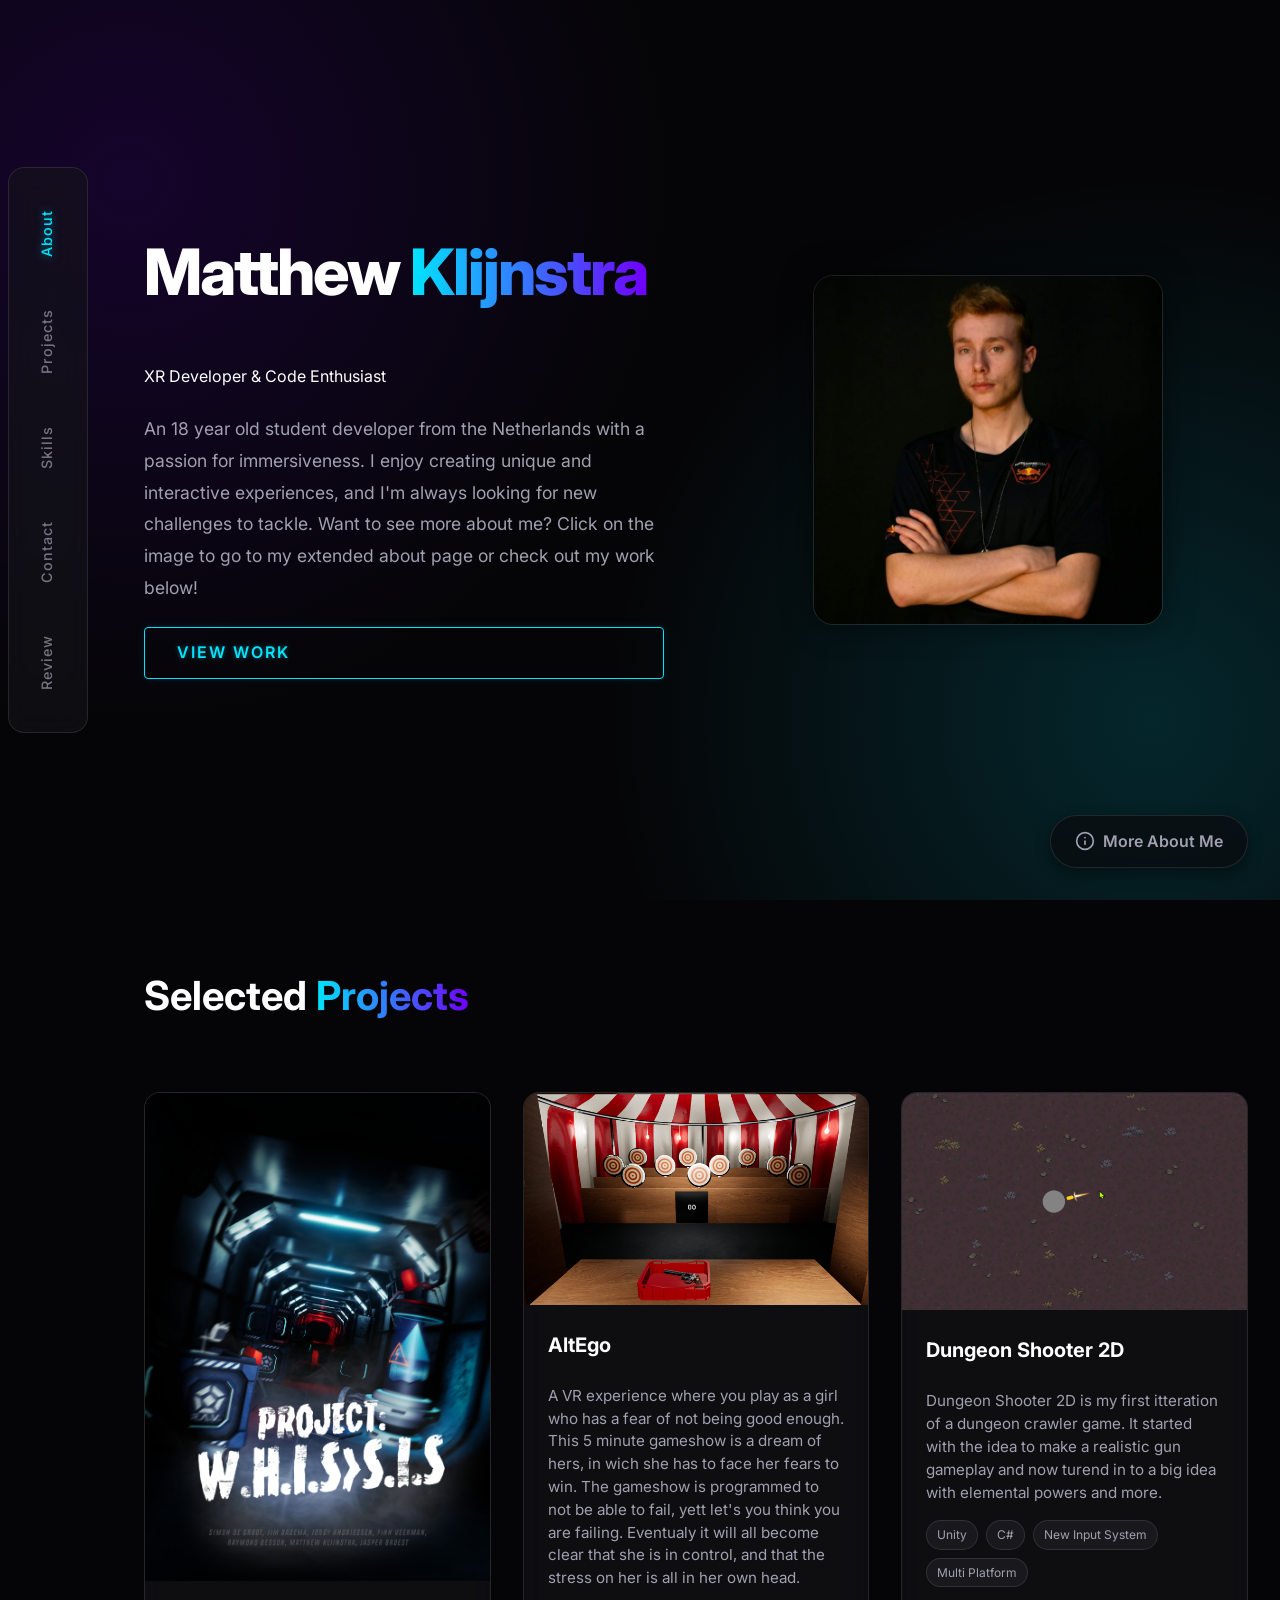
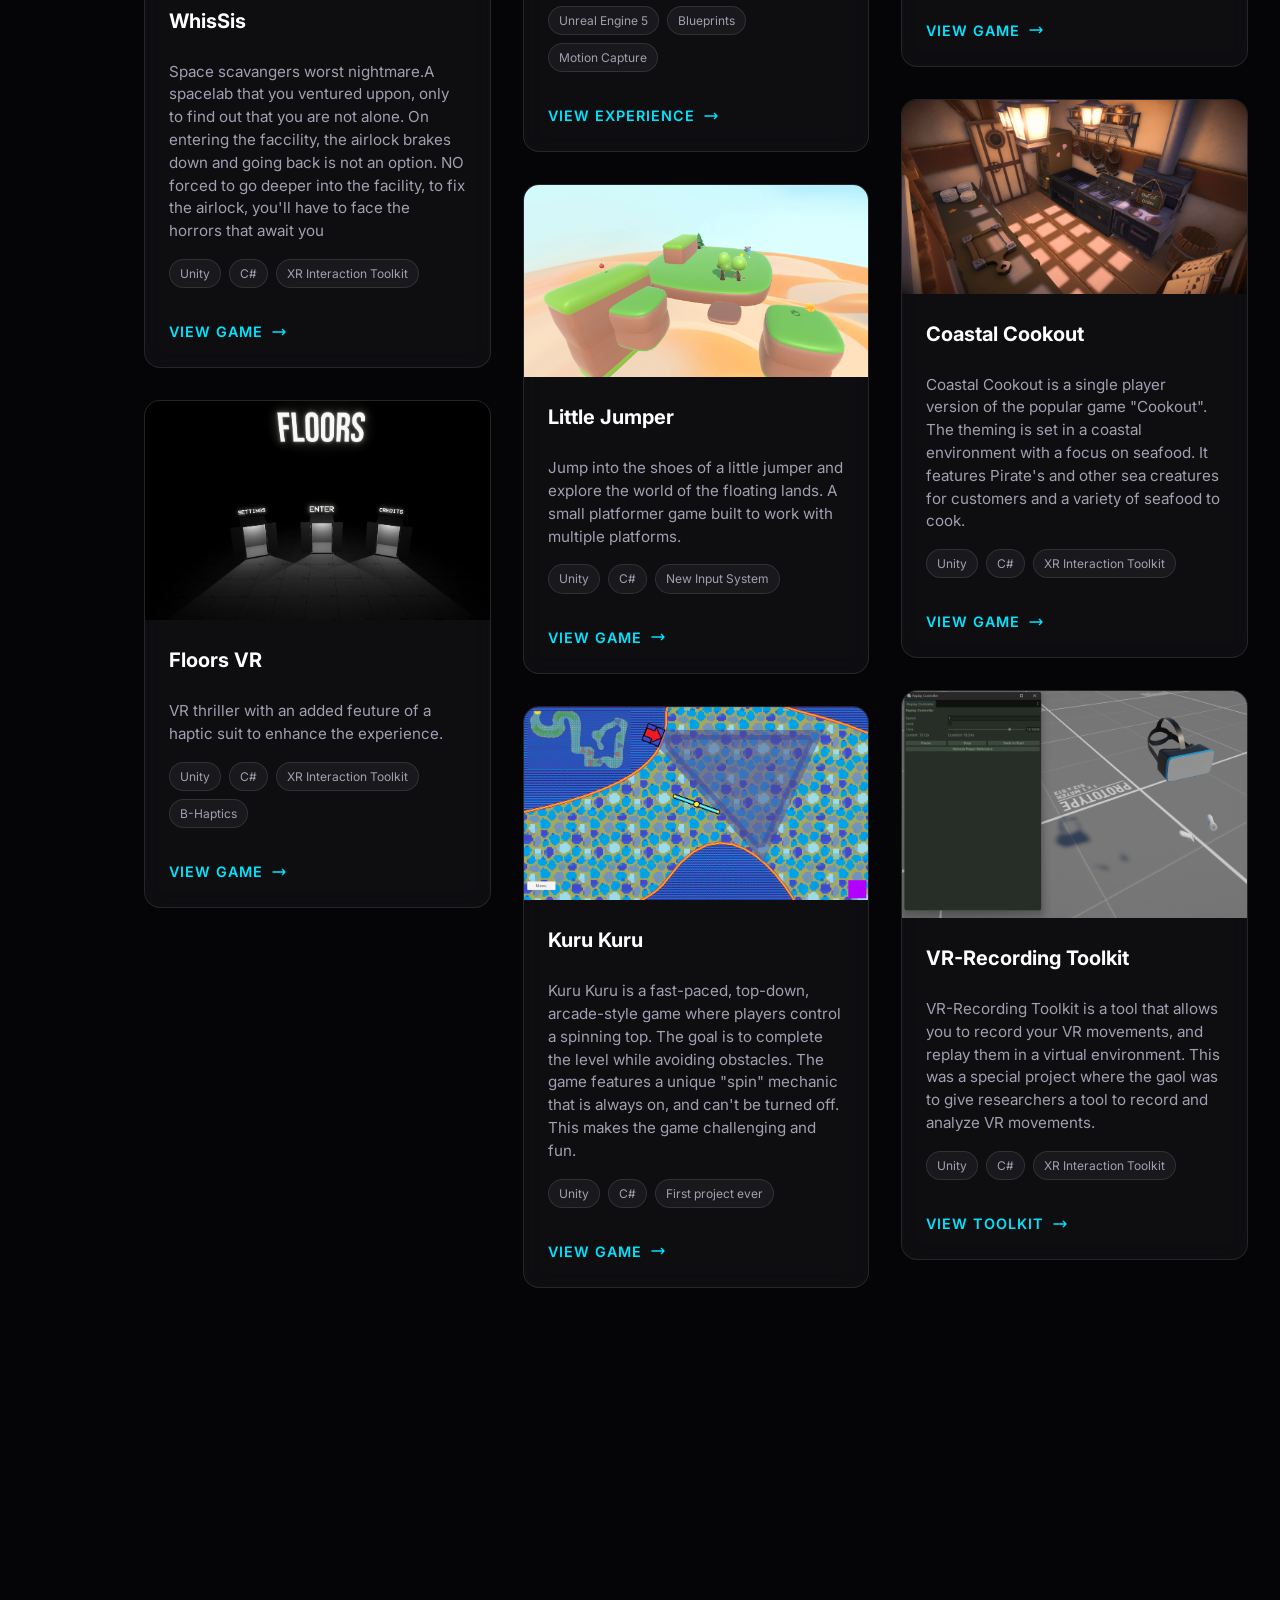
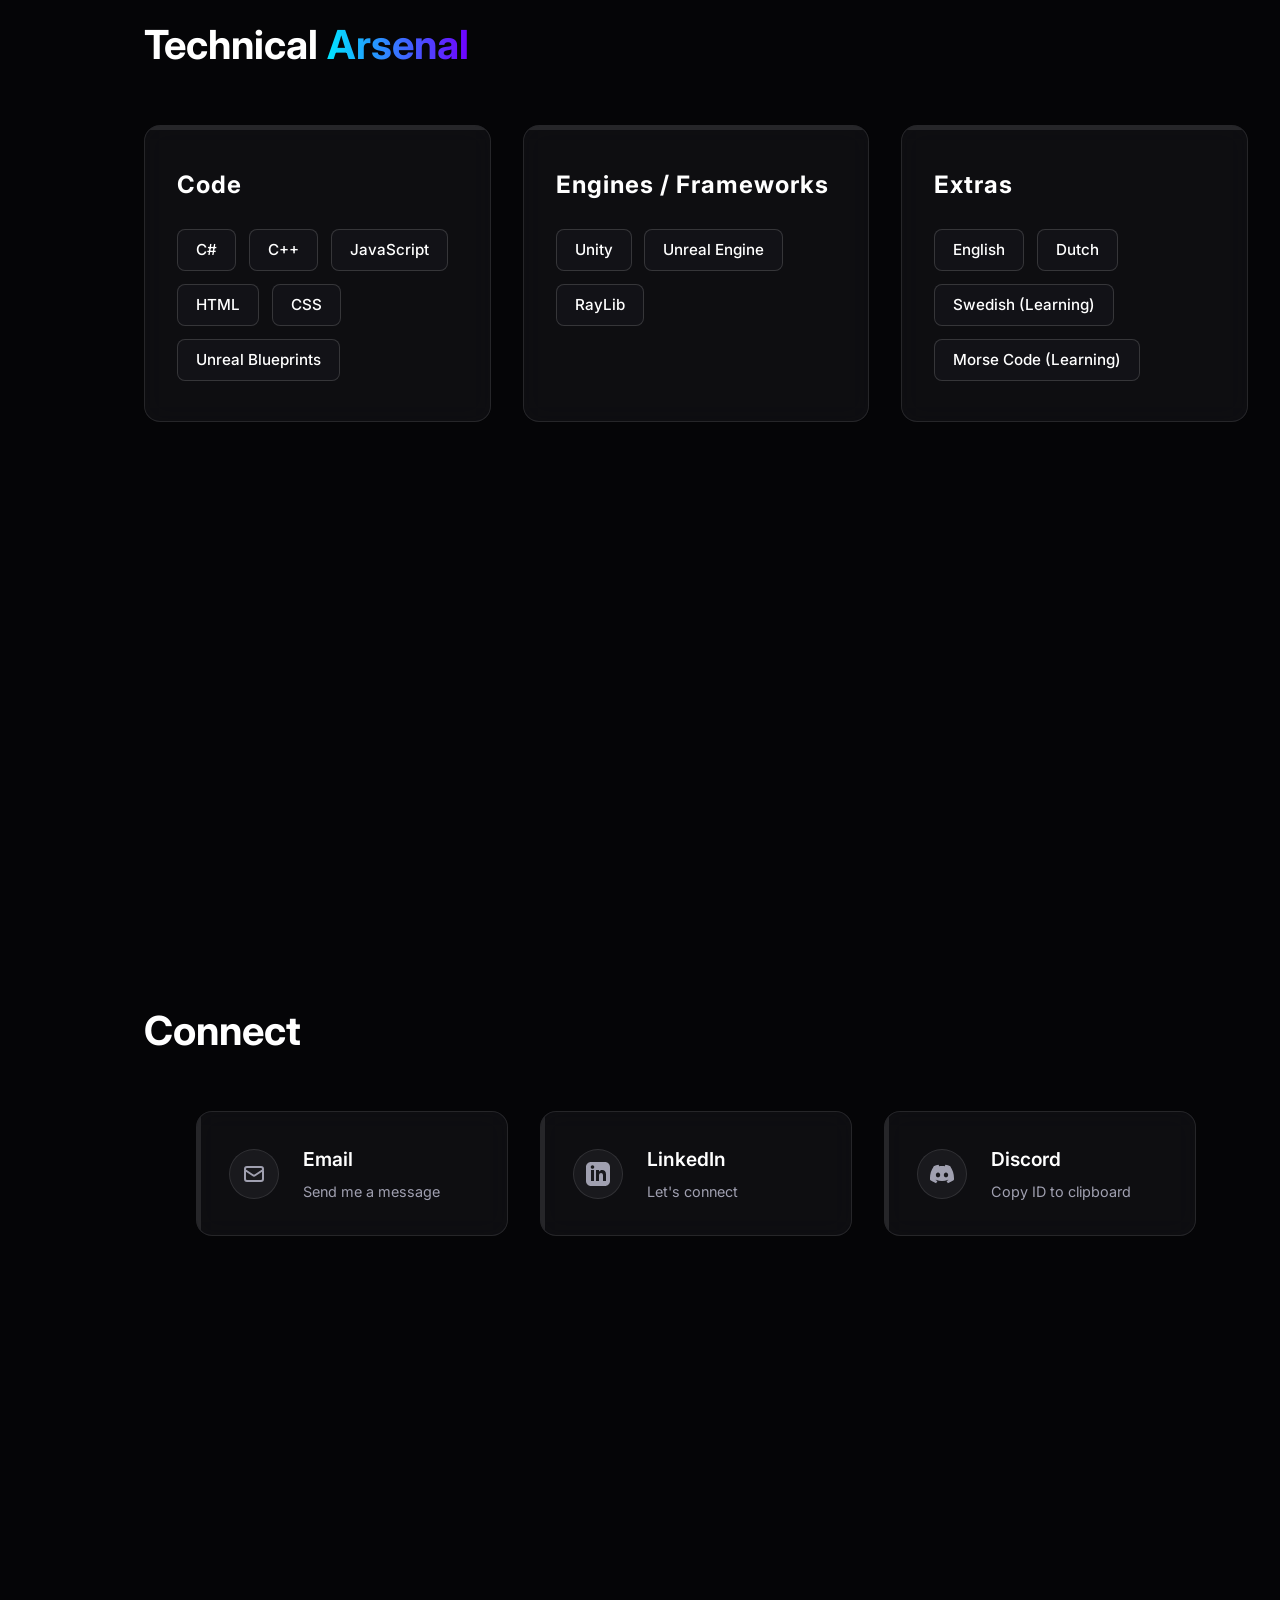
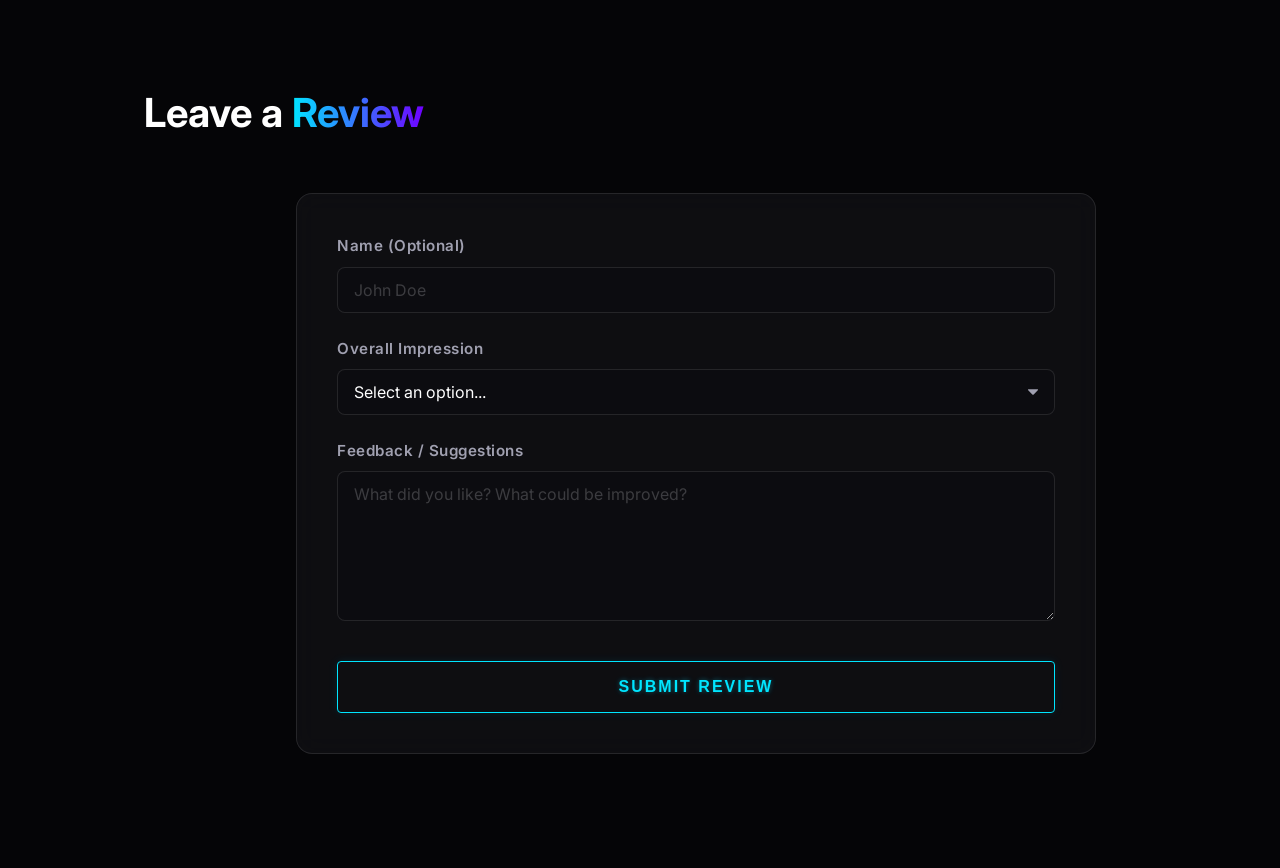
==== index.html @ 8e86050c "Selfdefense work and readme feature added Done:  - added some things for the more about me page  - a" ====
<!DOCTYPE html>
<html lang="en">

<head>
  <meta charset="UTF-8">
  <meta name="viewport" content="width=device-width, initial-scale=1.0">
  <title>Portfolio | XR Developer</title>
  <link rel="stylesheet" href="Assets/CSS/Global.CSS">
  <link rel="stylesheet" href="Assets/CSS/About.CSS">
  <link rel="stylesheet" href="Assets/CSS/Projects.CSS">
  <link rel="stylesheet" href="Assets/CSS/Skills.CSS">
  <link rel="stylesheet" href="Assets/CSS/Contact.CSS">
  <link rel="stylesheet" href="Assets/CSS/Review.CSS">
  <link rel="preconnect" href="https://fonts.googleapis.com">
  <link rel="preconnect" href="https://fonts.gstatic.com" crossorigin>
  <link href="https://fonts.googleapis.com/css2?family=Inter:wght@300;400;600;800&display=swap" rel="stylesheet">
</head>

<body>

  <!-- Side Navigation -->
  <nav id="side-nav" class="glass-panel">
    <ul class="nav-links">
      <li class="active"><a href="#about" data-section="about">About</a></li>
      <li><a href="#projects" data-section="projects">Projects</a></li>
      <li><a href="#skills" data-section="skills">Skills</a></li>
      <li><a href="#contact" data-section="contact">Contact</a></li>
      <li><a href="#review" data-section="review">Review</a></li>
    </ul>
    <div class="nav-indicator"></div>
  </nav>

  <!-- Main Content Wrapper -->
  <main id="main-content">

    <!-- Section: About Me -->
    <section id="about" class="section">
      <div class="content-container">
        <!-- Text Content -->
        <div class="about-content">
          <h1 class="hero-title">Matthew <span class="text-gradient">Klijnstra</span></h1>
          <p class="hero-subtitle">XR Developer & Code Enthusiast</p>
          <p class="about-description">
            An 18 year old student developer from the Netherlands with a passion for immersiveness.
            I enjoy creating unique and interactive experiences, and I'm always looking for new challenges to
            tackle. Want to see more about me? Click on the image to go to my extended about page or check out my work
            below!
          </p>
          <!-- Call to Action (Example) -->
          <a href="#projects" class="cta-button">View Work</a>
        </div>

        <!-- Visual Content (Profile Image with Hover Effect) -->
        <div class="about-visual">
          <a href="Assets/MoreAboutMe.html" class="profile-link" aria-label="Learn more about me">
            <div class="profile-wrapper">
              <img src="Assets/Images/profile-normal.png" alt="Professional Profile" class="profile-img normal-mode">
              <img src="Assets/Images/profile-xr.png" alt="XR Profile Version" class="profile-img xr-mode">
            </div>
          </a>
        </div>

      </div>
    </section>

    <!-- Section: Projects -->
    <section id="projects" class="section">
      <h2 class="section-title">Selected <span class="text-gradient">Projects</span></h2>

      <div class="projects-masonry">

        <!-- Project 1: WhisSis -->
        <article class="project-card">
          <div class="card-image-wrapper">
            <img src="Assets/Images/Projects/WhisSis/WhisSisMain.png" alt="WhisSis" class="card-image">
          </div>
          <div class="card-content">
            <div class="card-header">
              <h3 class="card-title">WhisSis</h3>
            </div>
            <p class="card-description">
              Space scavangers worst nightmare.A spacelab that you ventured uppon, only to find out that you
              are not alone. On entering the faccility, the airlock brakes down and going back is not an option.
              NO forced to go deeper into the facility, to fix the airlock, you'll have to face the horrors that
              await you
            </p>
            <div class="card-tags">
              <span class="tech-tag">Unity</span>
              <span class="tech-tag">C#</span>
              <span class="tech-tag">XR Interaction Toolkit</span>
            </div>
            <a href="Assets/SubPage.html?project=WhisSis" class="card-link">View Game
              <svg xmlns="http://www.w3.org/2000/svg" fill="none" viewBox="0 0 24 24" stroke="currentColor">
                <path stroke-linecap="round" stroke-linejoin="round" stroke-width="2" d="M17 8l4 4m0 0l-4 4m4-4H3" />
              </svg>
            </a>
          </div>
        </article>


        <!-- Project 2: Floors VR -->
        <article class="project-card">
          <div class="card-image-wrapper">
            <!-- Using the placeholder image -->
            <img src="Assets/Images/Projects/Floors/FloorsMain.png" alt="Floors VR" class="card-image">
          </div>
          <div class="card-content">
            <div class="card-header">
              <h3 class="card-title">Floors VR</h3>
            </div>
            <p class="card-description">
              VR thriller with an added feuture of a haptic suit to enhance the experience.
            </p>
            <div class="card-tags">
              <span class="tech-tag">Unity</span>
              <span class="tech-tag">C#</span>
              <span class="tech-tag">XR Interaction Toolkit</span>
              <span class="tech-tag">B-Haptics</span>
            </div>
            <a href="Assets/SubPage.html?project=FloorsVR" class="card-link">View Game
              <svg xmlns="http://www.w3.org/2000/svg" fill="none" viewBox="0 0 24 24" stroke="currentColor">
                <path stroke-linecap="round" stroke-linejoin="round" stroke-width="2" d="M17 8l4 4m0 0l-4 4m4-4H3" />
              </svg>
            </a>
          </div>
        </article>

        <!-- Project 3: AltEgo -->
        <article class="project-card">
          <div class="card-image-wrapper">
            <!-- Using the placeholder image -->
            <img src="Assets/Images/Projects/AltEgo/AltEgoMain.png" alt="AltEgo" class="card-image">
          </div>
          <div class="card-content">
            <div class="card-header">
              <h3 class="card-title">AltEgo</h3>
            </div>
            <p class="card-description">
              A VR experience where you play as a girl who has a fear of not being good enough. This 5 minute gameshow
              is a dream of hers, in wich she has to face her fears to win. The gameshow is programmed to not be able to
              fail, yett let's you think you are failing.
              Eventualy it will all become clear that she is in control, and that the stress on her is all in her own
              head.
            </p>
            <div class="card-tags">
              <span class="tech-tag">Unreal Engine 5</span>
              <span class="tech-tag">Blueprints</span>
              <span class="tech-tag">Motion Capture</span>
            </div>
            <a href="Assets/SubPage.html?project=AltEgo" class="card-link">View Experience
              <svg xmlns="http://www.w3.org/2000/svg" fill="none" viewBox="0 0 24 24" stroke="currentColor">
                <path stroke-linecap="round" stroke-linejoin="round" stroke-width="2" d="M17 8l4 4m0 0l-4 4m4-4H3" />
              </svg>
            </a>
          </div>
        </article>

        <!-- Project 4: Little Jumper -->
        <article class="project-card">
          <div class="card-image-wrapper">
            <img src="Assets/Images/Projects/LittleJumper/LittleJumperMain.png" alt="Little Jumper" class="card-image">
          </div>
          <div class="card-content">
            <div class="card-header">
              <h3 class="card-title">Little Jumper</h3>
            </div>
            <p class="card-description">
              Jump into the shoes of a little jumper and explore the world of the floating lands. A small platformer
              game built to work with multiple platforms.
            </p>
            <div class="card-tags">
              <span class="tech-tag">Unity</span>
              <span class="tech-tag">C#</span>
              <span class="tech-tag">New Input System</span>
            </div>
            <a href="Assets/SubPage.html?project=LittleJumper" class="card-link">View Game
              <svg xmlns="http://www.w3.org/2000/svg" fill="none" viewBox="0 0 24 24" stroke="currentColor">
                <path stroke-linecap="round" stroke-linejoin="round" stroke-width="2" d="M17 8l4 4m0 0l-4 4m4-4H3" />
              </svg>
            </a>
          </div>
        </article>

        <!-- Project 5: Kuru Kuru -->
        <article class="project-card">
          <div class="card-image-wrapper">
            <img src="Assets/Images/Projects/KuruKuru/KuruKuruMain.png" alt="Kuru Kuru" class="card-image">
          </div>
          <div class="card-content">
            <div class="card-header">
              <h3 class="card-title">Kuru Kuru</h3>
            </div>
            <p class="card-description">
              Kuru Kuru is a fast-paced, top-down, arcade-style game where players control a spinning top. The goal is
              to complete the level while avoiding obstacles. The game features a unique "spin" mechanic that is always
              on, and can't be turned off. This makes the game challenging and fun.
            </p>
            <div class="card-tags">
              <span class="tech-tag">Unity</span>
              <span class="tech-tag">C#</span>
              <span class="tech-tag">First project ever</span>
            </div>
            <a href="Assets/SubPage.html?project=KuruKuru" class="card-link">View Game
              <svg xmlns="http://www.w3.org/2000/svg" fill="none" viewBox="0 0 24 24" stroke="currentColor">
                <path stroke-linecap="round" stroke-linejoin="round" stroke-width="2" d="M17 8l4 4m0 0l-4 4m4-4H3" />
              </svg>
            </a>
          </div>
        </article>

        <!-- Project 6: Dungeon Shooter 2D -->
        <article class="project-card">
          <div class="card-image-wrapper">
            <img src="Assets/Images/Projects/DungeonShooter/DungeonShooterMain.png" alt="Dungeon Shooter 2D"
              class="card-image">
          </div>
          <div class="card-content">
            <div class="card-header">
              <h3 class="card-title">Dungeon Shooter 2D</h3>
            </div>
            <p class="card-description">
              Dungeon Shooter 2D is my first itteration of a dungeon crawler game. It started with the idea to make a
              realistic gun gameplay and now turend in to a big idea with elemental powers and more.
            </p>
            <div class="card-tags">
              <span class="tech-tag">Unity</span>
              <span class="tech-tag">C#</span>
              <span class="tech-tag">New Input System</span>
              <span class="tech-tag">Multi Platform</span>
            </div>
            <a href="Assets/SubPage.html?project=DungeonShooter" class="card-link">View Game
              <svg xmlns="http://www.w3.org/2000/svg" fill="none" viewBox="0 0 24 24" stroke="currentColor">
                <path stroke-linecap="round" stroke-linejoin="round" stroke-width="2" d="M17 8l4 4m0 0l-4 4m4-4H3" />
              </svg>
            </a>
          </div>
        </article>

        <!-- Project 7: Coastal Cookout -->
        <article class="project-card">
          <div class="card-image-wrapper">
            <img src="Assets/Images/Projects/CoastalCookout/CoastalCookoutMain.png" alt="Coastal Cookout"
              class="card-image">
          </div>
          <div class="card-content">
            <div class="card-header">
              <h3 class="card-title">Coastal Cookout</h3>
            </div>
            <p class="card-description">
              Coastal Cookout is a single player version of the popular game "Cookout". The theming is set in a
              coastal environment with a focus on seafood. It features Pirate's and other sea creatures for customers
              and a variety of seafood to cook.
            </p>
            <div class="card-tags">
              <span class="tech-tag">Unity</span>
              <span class="tech-tag">C#</span>
              <span class="tech-tag">XR Interaction Toolkit</span>
            </div>
            <a href="Assets/SubPage.html?project=CoastalCookout" class="card-link">View Game
              <svg xmlns="http://www.w3.org/2000/svg" fill="none" viewBox="0 0 24 24" stroke="currentColor">
                <path stroke-linecap="round" stroke-linejoin="round" stroke-width="2" d="M17 8l4 4m0 0l-4 4m4-4H3" />
              </svg>
            </a>
          </div>
        </article>

        <!-- Project 8: VR-Recording Toolkit -->
        <article class="project-card">
          <div class="card-image-wrapper">
            <img src="Assets/Images/Projects/VRRecording/VRRecordingMain.png" alt="VR-Recording Toolkit"
              class="card-image">
          </div>
          <div class="card-content">
            <div class="card-header">
              <h3 class="card-title">VR-Recording Toolkit</h3>
            </div>
            <p class="card-description">
              VR-Recording Toolkit is a tool that allows you to record your VR movements, and replay them in a
              virtual environment. This was a special project where the gaol was to give researchers a tool to record
              and analyze VR movements.
            </p>
            <div class="card-tags">
              <span class="tech-tag">Unity</span>
              <span class="tech-tag">C#</span>
              <span class="tech-tag">XR Interaction Toolkit</span>
            </div>
            <a href="Assets/SubPage.html?project=VRRecording" class="card-link">View Toolkit
              <svg xmlns="http://www.w3.org/2000/svg" fill="none" viewBox="0 0 24 24" stroke="currentColor">
                <path stroke-linecap="round" stroke-linejoin="round" stroke-width="2" d="M17 8l4 4m0 0l-4 4m4-4H3" />
              </svg>
            </a>
          </div>
        </article>

      </div>
    </section>

    <!-- Section: Skills -->
    <section id="skills" class="section">
      <h2 class="section-title">Technical <span class="text-gradient">Arsenal</span></h2>

      <div class="skills-grid">

        <!-- Category: Code -->
        <div class="skill-category glass-panel">
          <h3 class="category-title">Code</h3>
          <div class="skill-tags">
            <span class="tech-tag tag-code" data-skill-name="C#"
              data-skill-desc="Experienced with C# for game logic, data models, and tool development.">C#</span>
            <span class="tech-tag tag-code" data-skill-name="C++"
              data-skill-desc="Used C++ for a breath-first-search algorithm combined with RayLib.">C++</span>
            <span class="tech-tag tag-code" data-skill-name="JavaScript"
              data-skill-desc="A basic skill picked up for web development with a part from p5.js.">JavaScript</span>
            <span class="tech-tag tag-code" data-skill-name="HTML"
              data-skill-desc="A basic skill picked up for web development with AI.">HTML</span>
            <span class="tech-tag tag-code" data-skill-name="CSS"
              data-skill-desc="A basic skill picked up for web development with AI.">CSS</span>
            <span class="tech-tag tag-code" data-skill-name="Unreal Blueprints"
              data-skill-desc="Visual scripting, orginized and I understud it quickly.">Unreal
              Blueprints</span>
          </div>
        </div>

        <!-- Category: Engines & Frameworks -->
        <div class="skill-category glass-panel">
          <h3 class="category-title">Engines / Frameworks</h3>
          <div class="skill-tags">
            <span class="tech-tag tag-engine" data-skill-name="Unity"
              data-skill-desc="Primary engine of choice. Deep knowledge of the Unity ecosystem, C# scripting, and the XR Interaction Toolkit.">Unity</span>
            <span class="tech-tag tag-engine" data-skill-name="Unreal Engine"
              data-skill-desc="Experienced with Unreal Engine 5, focused on the basics with blueprints and VR optimization.">Unreal
              Engine</span>
            <span class="tech-tag tag-engine" data-skill-name="RayLib"
              data-skill-desc="Utilized RayLib for a simple c++ program learning AI behavior in the form of Breath First Search.">RayLib</span>
          </div>
        </div>

        <!-- Category: Extras -->
        <div class="skill-category glass-panel">
          <h3 class="category-title">Extras</h3>
          <div class="skill-tags">
            <span class="tech-tag tag-extra" data-skill-name="English"
              data-skill-desc="Fluent in spoken and written English, used extensively for technical documentation and communication.">English</span>
            <span class="tech-tag tag-extra" data-skill-name="Dutch" data-skill-desc="Native language.">Dutch</span>
            <span class="tech-tag tag-extra" data-skill-name="Swedish (Learning)"
              data-skill-desc="Currently learning Swedish in my free time to expand my linguistic abilities.">Swedish
              (Learning)</span>
            <span class="tech-tag tag-extra" data-skill-name="Morse Code (Learning)"
              data-skill-desc="Fascinated by communication methods, learning Morse Code as a hobby.">Morse Code
              (Learning)</span>
          </div>
        </div>

      </div>
    </section>

    <!-- Section: Contact -->
    <section id="contact" class="section">
      <h2 class="section-title">Connect</h2>

      <div class="contact-grid">

        <!-- Email -->
        <a href="mailto:matthewklijnstra@gmail.com" class="contact-card glass-panel">
          <div class="contact-icon">
            <svg xmlns="http://www.w3.org/2000/svg" fill="none" viewBox="0 0 24 24" stroke="currentColor">
              <path stroke-linecap="round" stroke-linejoin="round" stroke-width="2"
                d="M3 8l7.89 5.26a2 2 0 002.22 0L21 8M5 19h14a2 2 0 002-2V7a2 2 0 00-2-2H5a2 2 0 00-2 2v10a2 2 0 002 2z" />
            </svg>
          </div>
          <div class="contact-info">
            <h3>Email</h3>
            <p>Send me a message</p>
          </div>
        </a>

        <!-- LinkedIn -->
        <a href="https://www.linkedin.com/in/matthew-klijnstra-113734357/" target="_blank" rel="noopener noreferrer"
          class="contact-card glass-panel">
          <div class="contact-icon">
            <svg xmlns="http://www.w3.org/2000/svg" fill="currentColor" viewBox="0 0 24 24">
              <path
                d="M19 0h-14c-2.761 0-5 2.239-5 5v14c0 2.761 2.239 5 5 5h14c2.762 0 5-2.239 5-5v-14c0-2.761-2.238-5-5-5zm-11 19h-3v-11h3v11zm-1.5-12.268c-.966 0-1.75-.79-1.75-1.764s.784-1.764 1.75-1.764 1.75.79 1.75 1.764-.783 1.764-1.75 1.764zm13.5 12.268h-3v-5.604c0-3.368-4-3.113-4 0v5.604h-3v-11h3v1.765c1.396-2.586 7-2.777 7 2.476v6.759z" />
            </svg>
          </div>
          <div class="contact-info">
            <h3>LinkedIn</h3>
            <p>Let's connect</p>
          </div>
        </a>

        <!-- Discord -->
        <div class="contact-card glass-panel discord-card" data-discord-id="mattgames2667">
          <div class="contact-icon">
            <svg xmlns="http://www.w3.org/2000/svg" fill="currentColor" viewBox="0 0 24 24">
              <path
                d="M20.317 4.3698a19.7913 19.7913 0 00-4.8851-1.5152.0741.0741 0 00-.0785.0371c-.211.3753-.4447.8648-.6083 1.2495-1.8447-.2762-3.68-.2762-5.4868 0-.1636-.3933-.4058-.8742-.6177-1.2495a.077.077 0 00-.0785-.037 19.7363 19.7363 0 00-4.8852 1.515.0699.0699 0 00-.0321.0277C.5334 9.0458-.319 13.5799.0992 18.0578a.0824.0824 0 00.0312.0561c2.0528 1.5076 4.0413 2.4228 5.9929 3.0294a.0777.0777 0 00.0842-.0276c.4616-.6304.8731-1.2952 1.226-1.9942a.076.076 0 00-.0416-.1057c-.6528-.2476-1.2743-.5495-1.8722-.8923a.077.077 0 01-.0076-.1277c.1258-.0943.2517-.1923.3718-.2914a.0743.0743 0 01.0776-.0105c3.9278 1.7933 8.18 1.7933 12.0614 0a.0739.0739 0 01.0785.0095c.1202.099.246.1981.3728.2924a.077.077 0 01-.0066.1276 12.2986 12.2986 0 01-1.873.8914.0766.0766 0 00-.0407.1067c.3604.698.7719 1.3628 1.225 1.9932a.076.076 0 00.0842.0286c1.961-.6067 3.9495-1.5219 6.0023-3.0294a.077.077 0 00.0313-.0552c.5004-5.177-.8382-9.6739-3.5485-13.6604a.061.061 0 00-.0312-.0286zM8.02 15.3312c-1.1825 0-2.1569-1.0857-2.1569-2.419 0-1.3332.9555-2.4189 2.157-2.4189 1.2108 0 2.1757 1.0952 2.1568 2.419 0 1.3332-.9555 2.4189-2.1569 2.4189zm7.9748 0c-1.1825 0-2.1569-1.0857-2.1569-2.419 0-1.3332.9554-2.4189 2.1569-2.4189 1.2108 0 2.1757 1.0952 2.1568 2.419 0 1.3332-.946 2.4189-2.1568 2.4189z" />
            </svg>
          </div>
          <div class="contact-info">
            <h3>Discord</h3>
            <p class="discord-tag">Copy ID to clipboard</p>
          </div>
        </div>

      </div>
    </section>

    <!-- Section: Review -->
    <section id="review" class="section">
      <h2 class="section-title">Leave a <span class="text-gradient">Review</span></h2>

      <div class="review-container">
        <form action="https://formspree.io/f/xreylwgn" method="POST" class="review-form glass-panel">

          <div class="form-group">
            <label for="review-name">Name (Optional)</label>
            <input type="text" id="review-name" name="name" class="form-control" placeholder="John Doe">
          </div>

          <div class="form-group">
            <label for="review-rating">Overall Impression</label>
            <select id="review-rating" name="rating" class="form-control" required>
              <option value="" disabled selected>Select an option...</option>
              <option value="5">⭐⭐⭐⭐⭐ - Exceptional</option>
              <option value="4">⭐⭐⭐⭐ - Great</option>
              <option value="3">⭐⭐⭐ - Good, but needs work</option>
              <option value="2">⭐⭐ - Not quite there</option>
              <option value="1">⭐ - Poor</option>
            </select>
          </div>

          <div class="form-group">
            <label for="review-message">Feedback / Suggestions</label>
            <textarea id="review-message" name="message" class="form-control"
              placeholder="What did you like? What could be improved?" required></textarea>
          </div>

          <button type="submit" class="cta-button">Submit Review</button>
        </form>
      </div>
    </section>

  </main>

  <!-- Floating 'More About Me' Button -->
  <a href="Assets/MoreAboutMe.html" class="floating-btn" aria-label="More About Me">
    <svg xmlns="http://www.w3.org/2000/svg" viewBox="0 0 24 24" fill="none" stroke="currentColor" stroke-width="2"
      stroke-linecap="round" stroke-linejoin="round">
      <circle cx="12" cy="12" r="10"></circle>
      <path d="M12 16v-4"></path>
      <path d="M12 8h.01"></path>
    </svg>
    <span class="btn-text">More About Me</span>
  </a>

  <!-- Skill Info Modal -->
  <div id="skill-modal" class="skill-modal-overlay">
    <div class="skill-modal-content glass-panel">
      <button class="skill-modal-close" aria-label="Close Modal">
        <svg xmlns="http://www.w3.org/2000/svg" fill="none" viewBox="0 0 24 24" stroke="currentColor">
          <path stroke-linecap="round" stroke-linejoin="round" stroke-width="2" d="M6 18L18 6M6 6l12 12" />
        </svg>
      </button>
      <div class="skill-modal-header">
        <h3 id="skill-modal-title" class="text-gradient">Skill Name</h3>
      </div>
      <div class="skill-modal-body">
        <p id="skill-modal-desc">Skill description goes here.</p>
      </div>
    </div>
  </div>

  <script src="Assets/JS/Global.JS" defer></script>
</body>

</html>
---- Assets/CSS/Global.CSS ----
/* Global.CSS - Design System & Base Styles */
/* Core Identity: Modern, Sleek, Tech-forward, XR-inspired */

:root {
    /* -- Color Palette -- */
    /* Base Colors */
    --color-bg-deep: #050507;
    /* Deepest black/navy */
    --color-bg-panel: rgba(20, 20, 25, 0.6);
    /* Glassy panel background */

    /* Text Colors */
    --color-text-primary: #ffffff;
    --color-text-secondary: #a0a0b0;
    --color-text-muted: #505060;

    /* Accents - Neon Gradients */
    --color-accent-primary: #7000ff;
    /* Electric Purple */
    --color-accent-secondary: #00e5ff;
    /* Cyan */
    --color-accent-tertiary: #ff0055;
    /* Neon Pink */

    /* Gradients */
    --gradient-main: linear-gradient(135deg, var(--color-bg-deep) 0%, #0a0a12 100%);
    --gradient-neon-mesh: radial-gradient(circle at 10% 20%, rgba(112, 0, 255, 0.15) 0%, transparent 40%),
        radial-gradient(circle at 90% 80%, rgba(0, 229, 255, 0.15) 0%, transparent 40%);
    --gradient-glass: linear-gradient(180deg, rgba(255, 255, 255, 0.05) 0%, rgba(255, 255, 255, 0.01) 100%);

    /* -- Typography -- */
    --font-family-main: 'Inter', system-ui, -apple-system, sans-serif;
    --font-size-base: 16px;
    --font-size-h1: 4rem;
    --font-size-h2: 2.5rem;
    --font-size-h3: 1.5rem;

    /* -- Spacing & Layout -- */
    --spacing-unit: 8px;
    --nav-width: 80px;
    /* Minimal side nav width */

    /* -- Effects -- */
    --blur-glass: 12px;
    --border-glass: 1px solid rgba(255, 255, 255, 0.1);
    --shadow-glow: 0 0 20px rgba(112, 0, 255, 0.2);
    --transition-smooth: all 0.4s cubic-bezier(0.16, 1, 0.3, 1);
}

/* -- Reset & Base -- */
* {
    box-sizing: border-box;
    margin: 0;
    padding: 0;
}

html {
    scroll-behavior: smooth;
}

body {
    font-family: var(--font-family-main);
    background-color: var(--color-bg-deep);
    background-image: var(--gradient-neon-mesh);
    background-attachment: fixed;
    /* Parallax-like fixed background */
    color: var(--color-text-primary);
    line-height: 1.6;
    font-size: var(--font-size-base);
    overflow-x: hidden;
    min-height: 100vh;
}

a {
    text-decoration: none;
    color: inherit;
    transition: var(--transition-smooth);
}

ul {
    list-style: none;
}

/* -- Utilities -- */
.glass-panel {
    background: var(--color-bg-panel);
    backdrop-filter: blur(var(--blur-glass));
    -webkit-backdrop-filter: blur(var(--blur-glass));
    border: var(--border-glass);
    border-radius: 16px;
}

.text-gradient {
    background: linear-gradient(90deg, var(--color-accent-secondary), var(--color-accent-primary));
    -webkit-background-clip: text;
    -webkit-text-fill-color: transparent;
    background-clip: text;
}

/* -- Layout & Navigation -- */
#side-nav {
    position: fixed;
    top: 50%;
    left: var(--spacing-unit);
    transform: translateY(-50%);
    width: var(--nav-width);
    height: auto;
    padding: 2rem 0;
    display: flex;
    flex-direction: column;
    align-items: center;
    z-index: 100;
}

.nav-links {
    display: flex;
    flex-direction: column;
    gap: 2rem;
    position: relative;
}

.nav-links li {
    writing-mode: vertical-rl;
    text-orientation: mixed;
    transform: rotate(180deg);
}

.nav-links a {
    font-size: 0.9rem;
    color: var(--color-text-secondary);
    font-weight: 500;
    padding: 10px 5px;
    letter-spacing: 1px;
    opacity: 0.7;
    transition: all 0.3s ease;
}

.nav-links a:hover,
.nav-links li.active a {
    color: var(--color-accent-secondary);
    opacity: 1;
    text-shadow: 0 0 10px rgba(0, 229, 255, 0.5);
}

#main-content {
    margin-left: calc(var(--nav-width) + 2rem);
    padding: 0 2rem;
    min-height: 100vh;
}

.section {
    min-height: 100vh;
    display: flex;
    flex-direction: column;
    justify-content: center;
    padding: 4rem 0;
}

.hero-title {
    font-size: var(--font-size-h1);
    font-weight: 800;
    letter-spacing: -2px;
    margin-bottom: 1rem;
}

.section-title {
    font-size: var(--font-size-h2);
    font-weight: 700;
    margin-bottom: 3rem;
}

/* -- Buttons & Interactive Elements -- */
.cta-button {
    display: inline-block;
    padding: 12px 32px;
    background: transparent;
    border: 1px solid var(--color-accent-secondary);
    color: var(--color-accent-secondary);
    font-weight: 600;
    text-transform: uppercase;
    letter-spacing: 2px;
    border-radius: 4px;
    position: relative;
    overflow: hidden;
    transition: all 0.3s ease;
    text-shadow: 0 0 5px rgba(0, 229, 255, 0.4);
    box-shadow: 0 0 10px rgba(0, 229, 255, 0.1);
    text-decoration: none;
}

.cta-button:hover {
    background: rgba(0, 229, 255, 0.1);
    box-shadow: 0 0 20px rgba(0, 229, 255, 0.4);
    border-color: var(--color-accent-secondary);
    color: #fff;
    text-shadow: 0 0 8px rgba(255, 255, 255, 0.8);
    transform: translateY(-2px);
}

/* -- Minimal Back Nav (Shared) -- */
#back-nav {
    position: fixed;
    top: 2rem;
    left: 2rem;
    padding: 10px 20px;
    z-index: 100;
    transition: var(--transition-smooth);
}

.back-link {
    display: inline-flex;
    align-items: center;
    gap: 0.5rem;
    font-size: 0.9rem;
    font-weight: 600;
    color: var(--color-text-secondary);
    text-transform: uppercase;
    letter-spacing: 1px;
}

.back-link svg {
    width: 20px;
    height: 20px;
    transition: transform 0.3s ease;
}

#back-nav:hover {
    border-color: rgba(112, 0, 255, 0.4);
    box-shadow: 0 0 15px rgba(112, 0, 255, 0.2);
}

.back-link:hover {
    color: var(--color-accent-secondary);
    text-shadow: 0 0 8px rgba(0, 229, 255, 0.5);
}

.back-link:hover svg {
    transform: translateX(-4px);
}

/* -- Floating Action Button -- */
.floating-btn {
    position: fixed;
    bottom: 2rem;
    right: 2rem;
    background: rgba(10, 10, 15, 0.7);
    backdrop-filter: blur(10px);
    -webkit-backdrop-filter: blur(10px);
    border: 1px solid rgba(255, 255, 255, 0.1);
    border-radius: 50px;
    padding: 0.8rem 1.5rem;
    display: flex;
    align-items: center;
    gap: 0.5rem;
    color: var(--color-text-secondary);
    font-weight: 600;
    text-decoration: none;
    z-index: 900;
    box-shadow: 0 5px 15px rgba(0, 0, 0, 0.4);
    transition: all 0.3s cubic-bezier(0.175, 0.885, 0.32, 1.275);
}

.floating-btn svg {
    width: 20px;
    height: 20px;
    transition: transform 0.3s ease;
}

.floating-btn:hover {
    background: rgba(112, 0, 255, 0.1);
    border-color: rgba(112, 0, 255, 0.5);
    color: #fff;
    transform: translateY(-5px);
    box-shadow: 0 10px 25px rgba(112, 0, 255, 0.3);
}

.floating-btn:hover svg {
    color: var(--color-accent-primary);
    transform: rotate(360deg);
}
---- Assets/CSS/About.CSS ----
/* About.CSS - Specific Styles for the About Section */

/* Container for split layout */
#about .content-container {
    display: grid;
    grid-template-columns: 1fr 1fr;
    gap: 4rem;
    align-items: center;
    max-width: 1200px;
    margin: 0 auto;
    position: relative;
    z-index: 1;
    /* Ensure content is above background */
}

/* Text Content Area */
.about-content {
    display: flex;
    flex-direction: column;
    gap: 1.5rem;
}

.about-description {
    font-size: 1.1rem;
    color: var(--color-text-secondary);
    line-height: 1.8;
    max-width: 600px;
}

/* Visual Area (Profile Picture) */
.about-visual {
    display: flex;
    justify-content: center;
    align-items: center;
    position: relative;
}

/* Profile Picture Wrapper */
.profile-wrapper {
    position: relative;
    width: 350px;
    height: 350px;
    border-radius: 20px;
    /* Slight rounded corners for modern look, or 50% for circle */
    overflow: hidden;
    box-shadow: 0 0 30px rgba(0, 0, 0, 0.5);
    border: 1px solid rgba(255, 255, 255, 0.1);
    transition: all 0.5s ease;
    cursor: pointer;
    /* Indicate interaction */
}

/* Hover Effect on Wrapper - Enhance Glow */
.profile-wrapper:hover {
    box-shadow: 0 0 40px rgba(112, 0, 255, 0.4), 0 0 80px rgba(0, 229, 255, 0.2);
    border-color: var(--color-accent-secondary);
    transform: scale(1.02);
}

/* Profile Images */
.profile-img {
    position: absolute;
    top: 0;
    left: 0;
    width: 100%;
    height: 100%;
    object-fit: cover;
    transition: opacity 0.6s cubic-bezier(0.4, 0, 0.2, 1);
}

/* Default Image (Professional) */
.profile-img.normal-mode {
    z-index: 1;
    opacity: 1;
}

/* XR Mode Image (Hidden by default) */
.profile-img.xr-mode {
    z-index: 2;
    opacity: 0;
    filter: contrast(1.1) brightness(1.1);
    /* Slight pop for the XR version */
}

/* Reveal XR Mode on Hover */
.profile-wrapper:hover .profile-img.xr-mode {
    opacity: 1;
}

/* Responsive Adjustments */
@media (max-width: 900px) {
    #about .content-container {
        grid-template-columns: 1fr;
        text-align: center;
        gap: 3rem;
    }

    .about-content {
        align-items: center;
        order: 2;
        /* Image on top on mobile? If desired. Let's keep text top for now or follow standard stacking. Usually image first is nice for personal branding. */
    }

    .about-visual {
        order: 1;
        margin-bottom: 1rem;
    }

    .profile-wrapper {
        width: 280px;
        height: 280px;
    }

    .hero-title {
        font-size: 2.5rem;
        /* Adjust specific to this section if needed, though global h1 is 4rem */
    }
}
---- Assets/CSS/Projects.CSS ----
/* Projects.CSS - Styles for Variable Height Project Cards */

/* -- Masonry Layout Wrapper -- */
.projects-masonry {
    column-count: 3;
    column-gap: 2rem;
    padding: 1rem 0;
    width: 100%;
    max-width: 1400px;
    /* Allow wider spread */
    margin: 0 auto;
}

/* -- Project Card Component -- */
.project-card {
    background: var(--color-bg-panel);
    backdrop-filter: blur(var(--blur-glass));
    -webkit-backdrop-filter: blur(var(--blur-glass));
    border: var(--border-glass);
    border-radius: 16px;
    overflow: hidden;
    margin-bottom: 2rem;
    /* Spacing between vertical items */
    break-inside: avoid;
    /* Prevent card from splitting across columns */
    transition: all 0.4s cubic-bezier(0.175, 0.885, 0.32, 1.275);
    position: relative;
    display: flex;
    /* Ensure internal layout is solid */
    flex-direction: column;
}

.project-card:hover {
    transform: translateY(-8px);
    box-shadow: 0 15px 30px rgba(0, 0, 0, 0.5), 0 0 20px rgba(112, 0, 255, 0.15);
    border-color: rgba(112, 0, 255, 0.5);
}

/* -- Card Image -- */
.card-image-wrapper {
    width: 100%;
    position: relative;
    overflow: hidden;
    /* Height is determined by the image content (variable) */
}

.card-image {
    width: 100%;
    height: auto;
    display: block;
    transition: transform 0.6s ease;
}

.project-card:hover .card-image {
    transform: scale(1.05);
}

/* -- Card Content -- */
.card-content {
    padding: 1.5rem;
    display: flex;
    flex-direction: column;
    gap: 1rem;
}

.card-header {
    display: flex;
    justify-content: space-between;
    align-items: flex-start;
}

.card-title {
    font-size: 1.25rem;
    font-weight: 700;
    color: #fff;
    margin-bottom: 0.5rem;
}

.card-description {
    font-size: 0.95rem;
    color: var(--color-text-secondary);
    line-height: 1.5;
}

/* -- Tags -- */
.card-tags {
    display: flex;
    flex-wrap: wrap;
    gap: 0.5rem;
    margin-top: auto;
    /* Push to bottom if content varies */
}

.tech-tag {
    font-size: 0.75rem;
    padding: 4px 10px;
    border-radius: 20px;
    background: rgba(255, 255, 255, 0.05);
    color: var(--color-text-secondary);
    border: 1px solid rgba(255, 255, 255, 0.1);
    transition: var(--transition-smooth);
}

.project-card:hover .tech-tag {
    background: rgba(112, 0, 255, 0.1);
    color: var(--color-accent-secondary);
    border-color: rgba(112, 0, 255, 0.3);
}

/* -- Links/Overlay -- */
/* Optional: Make the whole card clickable or add a button */
.card-link {
    display: inline-flex;
    align-items: center;
    gap: 0.5rem;
    margin-top: 1rem;
    font-size: 0.9rem;
    font-weight: 600;
    color: var(--color-accent-secondary);
    text-transform: uppercase;
    letter-spacing: 1px;
}

.card-link svg {
    width: 16px;
    height: 16px;
    transition: transform 0.3s ease;
}

.card-link:hover svg {
    transform: translateX(4px);
}

/* -- Responsive Breakpoints -- */
@media (max-width: 1100px) {
    .projects-masonry {
        column-count: 2;
    }
}

@media (max-width: 700px) {
    .projects-masonry {
        column-count: 1;
    }
}
---- Assets/CSS/Skills.CSS ----
/* Skills.CSS - Styles for the Skills Section */

.skills-grid {
    display: grid;
    grid-template-columns: repeat(auto-fit, minmax(300px, 1fr));
    gap: 2rem;
    width: 100%;
    max-width: 1200px;
    margin: 0 auto;
}

.skill-category {
    padding: 2.5rem 2rem;
    display: flex;
    flex-direction: column;
    gap: 1rem;
    transition: var(--transition-smooth);
    position: relative;
    overflow: hidden;
}

.skill-category::before {
    content: '';
    position: absolute;
    top: 0;
    left: 0;
    width: 100%;
    height: 4px;
    background: rgba(255, 255, 255, 0.1);
    transition: var(--transition-smooth);
}

.skill-category:hover {
    transform: translateY(-5px);
    box-shadow: 0 15px 30px rgba(0, 0, 0, 0.5), 0 0 20px rgba(112, 0, 255, 0.15);
    border-color: rgba(112, 0, 255, 0.4);
}

.skill-category:hover::before {
    background: linear-gradient(90deg, var(--color-accent-secondary), var(--color-accent-primary));
    box-shadow: 0 0 15px var(--color-accent-secondary);
}

.category-title {
    font-size: 1.5rem;
    font-weight: 700;
    color: #fff;
    margin-bottom: 0.5rem;
    letter-spacing: 1px;
}

.skill-tags {
    display: flex;
    flex-wrap: wrap;
    gap: 0.8rem;
}

/* Overriding global tech-tag for the skills grid */
.skills-grid .tech-tag {
    font-size: 0.95rem;
    /* Slightly larger */
    padding: 8px 18px;
    background: rgba(20, 20, 25, 0.8);
    border: 1px solid rgba(255, 255, 255, 0.15);
    border-radius: 8px;
    /* Slightly squarer than pill shape for a more sturdy look */
    cursor: pointer;
    transition: all 0.3s cubic-bezier(0.175, 0.885, 0.32, 1.275);
    font-weight: 500;
    color: var(--color-text-primary);
}

/* Custom Hover Colors for Different Categories */

/* Code - Cyan/Blue tint */
.skills-grid .tag-code:hover {
    background: rgba(0, 229, 255, 0.1);
    color: #fff;
    border-color: var(--color-accent-secondary);
    box-shadow: 0 5px 15px rgba(0, 229, 255, 0.3);
    transform: translateY(-3px);
}

/* Engines & Frameworks - Purple tint */
.skills-grid .tag-engine:hover {
    background: rgba(112, 0, 255, 0.15);
    color: #fff;
    border-color: #9d4edd;
    /* Lighter Purple */
    box-shadow: 0 5px 15px rgba(112, 0, 255, 0.4);
    transform: translateY(-3px);
}

/* Extras - Pink tint */
.skills-grid .tag-extra:hover {
    background: rgba(255, 0, 85, 0.1);
    color: #fff;
    border-color: var(--color-accent-tertiary);
    box-shadow: 0 5px 15px rgba(255, 0, 85, 0.3);
    transform: translateY(-3px);
}

/* Responsive */
@media (max-width: 768px) {
    .skills-grid {
        grid-template-columns: 1fr;
    }
}

/* -- Skill Info Modal -- */
.skill-modal-overlay {
    position: fixed;
    top: 0;
    left: 0;
    width: 100vw;
    height: 100vh;
    background: rgba(5, 5, 7, 0.8);
    backdrop-filter: blur(8px);
    -webkit-backdrop-filter: blur(8px);
    display: flex;
    justify-content: center;
    align-items: center;
    z-index: 1000;
    opacity: 0;
    visibility: hidden;
    transition: opacity 0.3s ease, visibility 0.3s ease;
}

.skill-modal-overlay.active {
    opacity: 1;
    visibility: visible;
}

.skill-modal-content {
    width: 90%;
    max-width: 500px;
    padding: 2.5rem;
    position: relative;
    transform: scale(0.9) translateY(20px);
    transition: transform 0.4s cubic-bezier(0.175, 0.885, 0.32, 1.275);
    border: 1px solid rgba(255, 255, 255, 0.2);
    box-shadow: 0 20px 50px rgba(0, 0, 0, 0.6), 0 0 30px rgba(112, 0, 255, 0.2);
}

.skill-modal-overlay.active .skill-modal-content {
    transform: scale(1) translateY(0);
}

.skill-modal-close {
    position: absolute;
    top: 1rem;
    right: 1rem;
    background: transparent;
    border: none;
    color: var(--color-text-secondary);
    cursor: pointer;
    transition: var(--transition-smooth);
    display: flex;
    justify-content: center;
    align-items: center;
    padding: 0.5rem;
    border-radius: 50%;
}

.skill-modal-close svg {
    width: 24px;
    height: 24px;
}

.skill-modal-close:hover {
    color: var(--color-accent-tertiary);
    background: rgba(255, 0, 85, 0.1);
    transform: rotate(90deg);
}

.skill-modal-header {
    margin-bottom: 1.5rem;
}

.skill-modal-header h3 {
    font-size: 1.8rem;
    font-weight: 700;
    margin: 0;
}

.skill-modal-body p {
    color: var(--color-text-primary);
    line-height: 1.6;
    font-size: 1.05rem;
    margin: 0;
}
---- Assets/CSS/Contact.CSS ----
/* Contact.CSS - Styles for the Connect Section */

.contact-grid {
    display: grid;
    grid-template-columns: repeat(auto-fit, minmax(280px, 1fr));
    gap: 2rem;
    width: 100%;
    max-width: 1000px;
    margin: 0 auto;
}

.contact-card {
    display: flex;
    align-items: center;
    gap: 1.5rem;
    padding: 2rem;
    text-decoration: none;
    color: var(--color-text-primary);
    transition: var(--transition-smooth);
    position: relative;
    overflow: hidden;
    cursor: pointer;
}

.contact-card::before {
    content: '';
    position: absolute;
    top: 0;
    left: 0;
    width: 4px;
    height: 100%;
    background: rgba(255, 255, 255, 0.1);
    transition: var(--transition-smooth);
}

.contact-card:hover {
    transform: translateY(-5px);
    box-shadow: 0 15px 30px rgba(0, 0, 0, 0.4), 0 0 20px rgba(112, 0, 255, 0.15);
    border-color: rgba(112, 0, 255, 0.4);
}

.contact-card:hover::before {
    background: linear-gradient(180deg, var(--color-accent-secondary), var(--color-accent-primary));
    box-shadow: 0 0 15px var(--color-accent-secondary);
}

.contact-icon {
    display: flex;
    justify-content: center;
    align-items: center;
    width: 50px;
    height: 50px;
    background: rgba(255, 255, 255, 0.05);
    border-radius: 50%;
    border: 1px solid rgba(255, 255, 255, 0.1);
    transition: var(--transition-smooth);
    color: var(--color-text-secondary);
}

.contact-card:hover .contact-icon {
    background: rgba(112, 0, 255, 0.1);
    color: var(--color-accent-secondary);
    border-color: var(--color-accent-secondary);
    box-shadow: 0 0 15px rgba(0, 229, 255, 0.3);
}

.contact-icon svg {
    width: 24px;
    height: 24px;
}

.contact-info {
    display: flex;
    flex-direction: column;
    gap: 0.3rem;
}

.contact-info h3 {
    font-size: 1.2rem;
    font-weight: 600;
    margin: 0;
}

.contact-info p {
    font-size: 0.9rem;
    color: var(--color-text-secondary);
    margin: 0;
    transition: color 0.3s ease;
}

.contact-card:hover .contact-info p {
    color: var(--color-text-primary);
}

/* Specific styling for Discord interaction */
.discord-card.copied .contact-icon {
    background: rgba(0, 255, 136, 0.1);
    color: #00ff88;
    border-color: #00ff88;
}

.discord-card.copied::before {
    background: #00ff88;
    box-shadow: 0 0 15px #00ff88;
}

@media (max-width: 768px) {
    .contact-grid {
        grid-template-columns: 1fr;
    }
}
---- Assets/CSS/Review.CSS ----
/* Review.CSS - Styles for the Review Form Section */

.review-container {
    max-width: 800px;
    margin: 0 auto;
    width: 100%;
}

.review-form {
    display: flex;
    flex-direction: column;
    gap: 1.5rem;
    padding: 2.5rem;
}

.form-group {
    display: flex;
    flex-direction: column;
    gap: 0.5rem;
}

.form-group label {
    font-size: 0.95rem;
    font-weight: 600;
    color: var(--color-text-secondary);
    letter-spacing: 0.5px;
}

.form-control {
    width: 100%;
    background: rgba(10, 10, 15, 0.4);
    border: 1px solid rgba(255, 255, 255, 0.1);
    border-radius: 8px;
    padding: 12px 16px;
    color: var(--color-text-primary);
    font-family: inherit;
    font-size: 1rem;
    transition: var(--transition-smooth);
}

.form-control:focus {
    outline: none;
    background: rgba(20, 20, 25, 0.6);
    border-color: var(--color-accent-secondary);
    box-shadow: 0 0 15px rgba(0, 229, 255, 0.2);
}

.form-control::placeholder {
    color: rgba(255, 255, 255, 0.2);
}

textarea.form-control {
    resize: vertical;
    min-height: 150px;
}

/* Custom Select Dropdown Styling */
select.form-control {
    appearance: none;
    -webkit-appearance: none;
    -moz-appearance: none;
    background-image: url("data:image/svg+xml;charset=US-ASCII,%3Csvg%20xmlns%3D%22http%3A%2F%2Fwww.w3.org%2F2000%2Fsvg%22%20width%3D%22292.4%22%20height%3D%22292.4%22%3E%3Cpath%20fill%3D%22%23a0a0b0%22%20d%3D%22M287%2069.4a17.6%2017.6%200%200%200-13-5.4H18.4c-5%200-9.3%201.8-12.9%205.4A17.6%2017.6%200%200%200%200%2082.2c0%205%201.8%209.3%205.4%2012.9l128%20127.9c3.6%203.6%207.8%205.4%2012.8%205.4s9.2-1.8%2012.8-5.4L287%2095c3.5-3.5%205.4-7.8%205.4-12.8%200-5-1.9-9.2-5.5-12.8z%22%2F%3E%3C%2Fsvg%3E");
    background-repeat: no-repeat;
    background-position: right 1rem top 50%;
    background-size: 0.65em auto;
    cursor: pointer;
}

select.form-control option {
    background-color: var(--color-bg-deep);
    color: var(--color-text-primary);
}

/* Submit Button Override */
.review-form .cta-button {
    margin-top: 1rem;
    width: 100%;
    text-align: center;
    cursor: pointer;
    font-size: 1rem;
    padding: 16px 32px;
}

.review-form .cta-button:active {
    transform: translateY(0);
}

@media (max-width: 768px) {
    .review-form {
        padding: 1.5rem;
    }
}
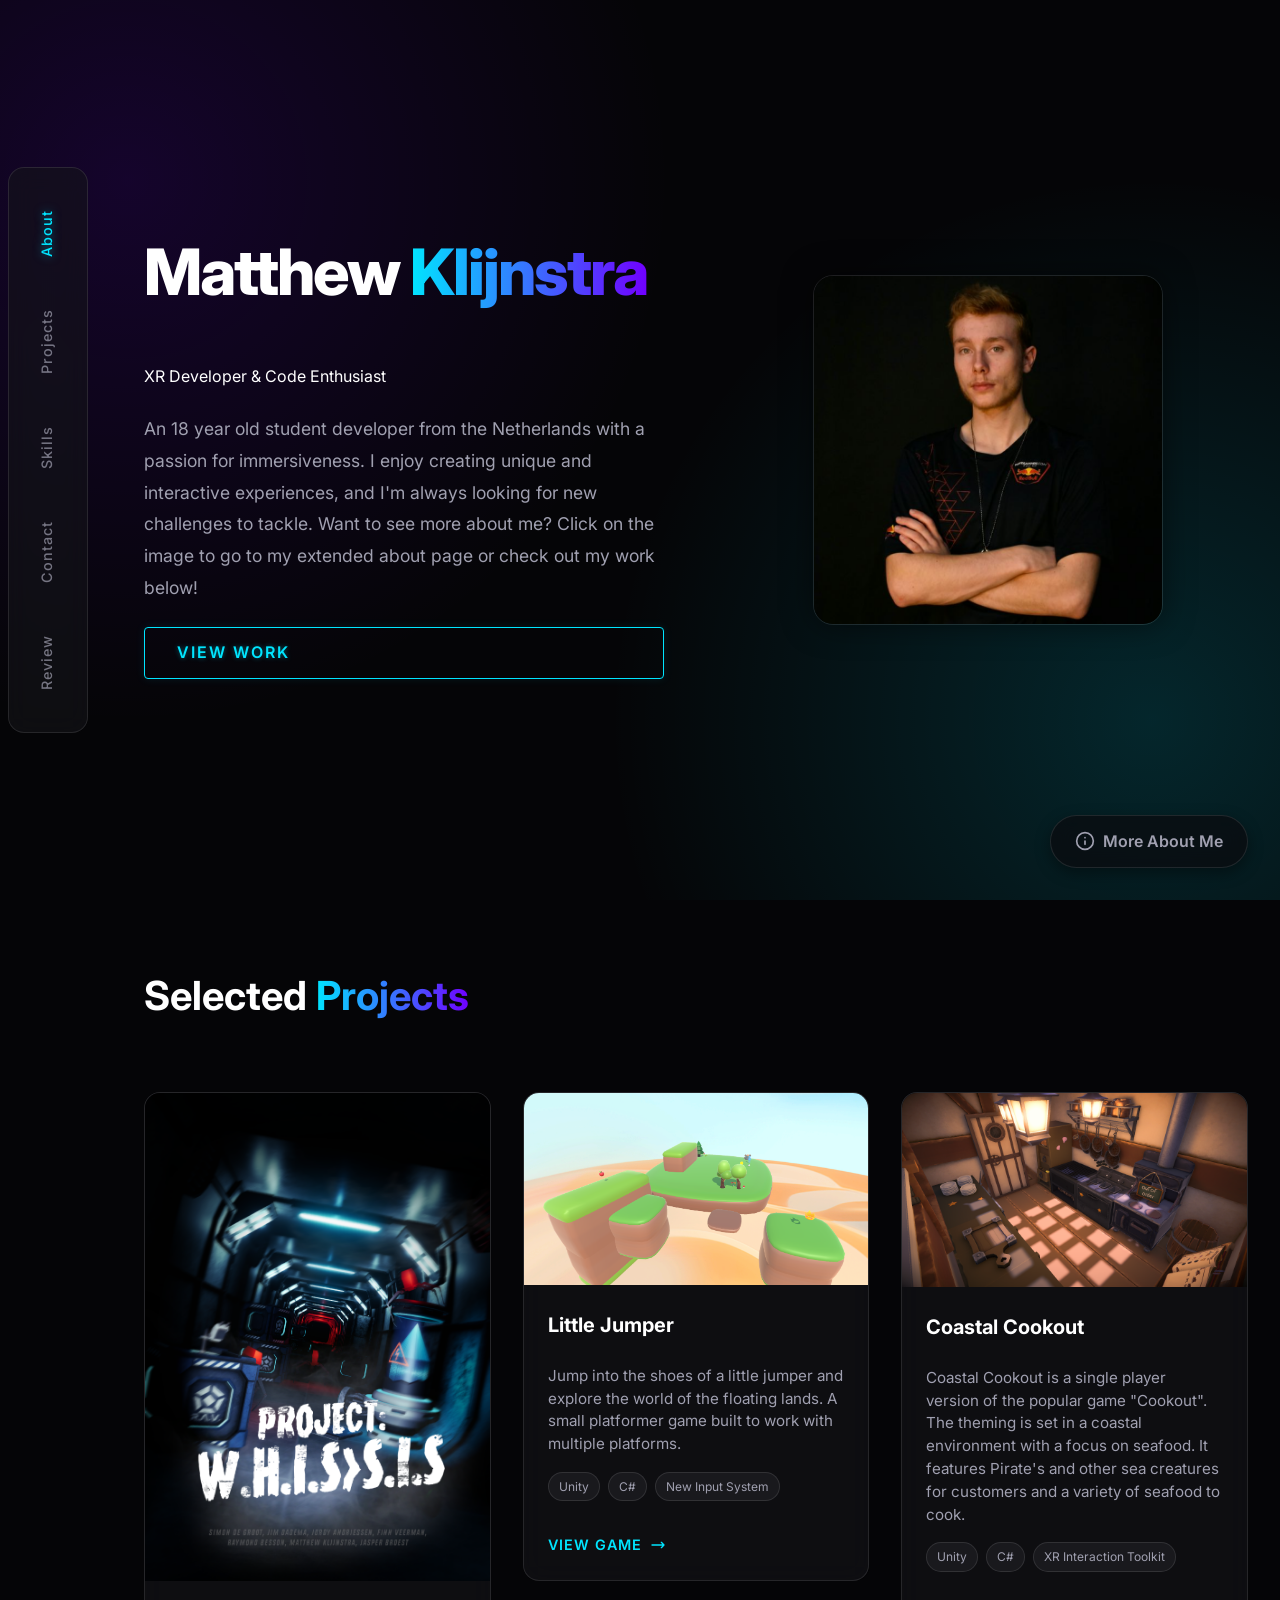
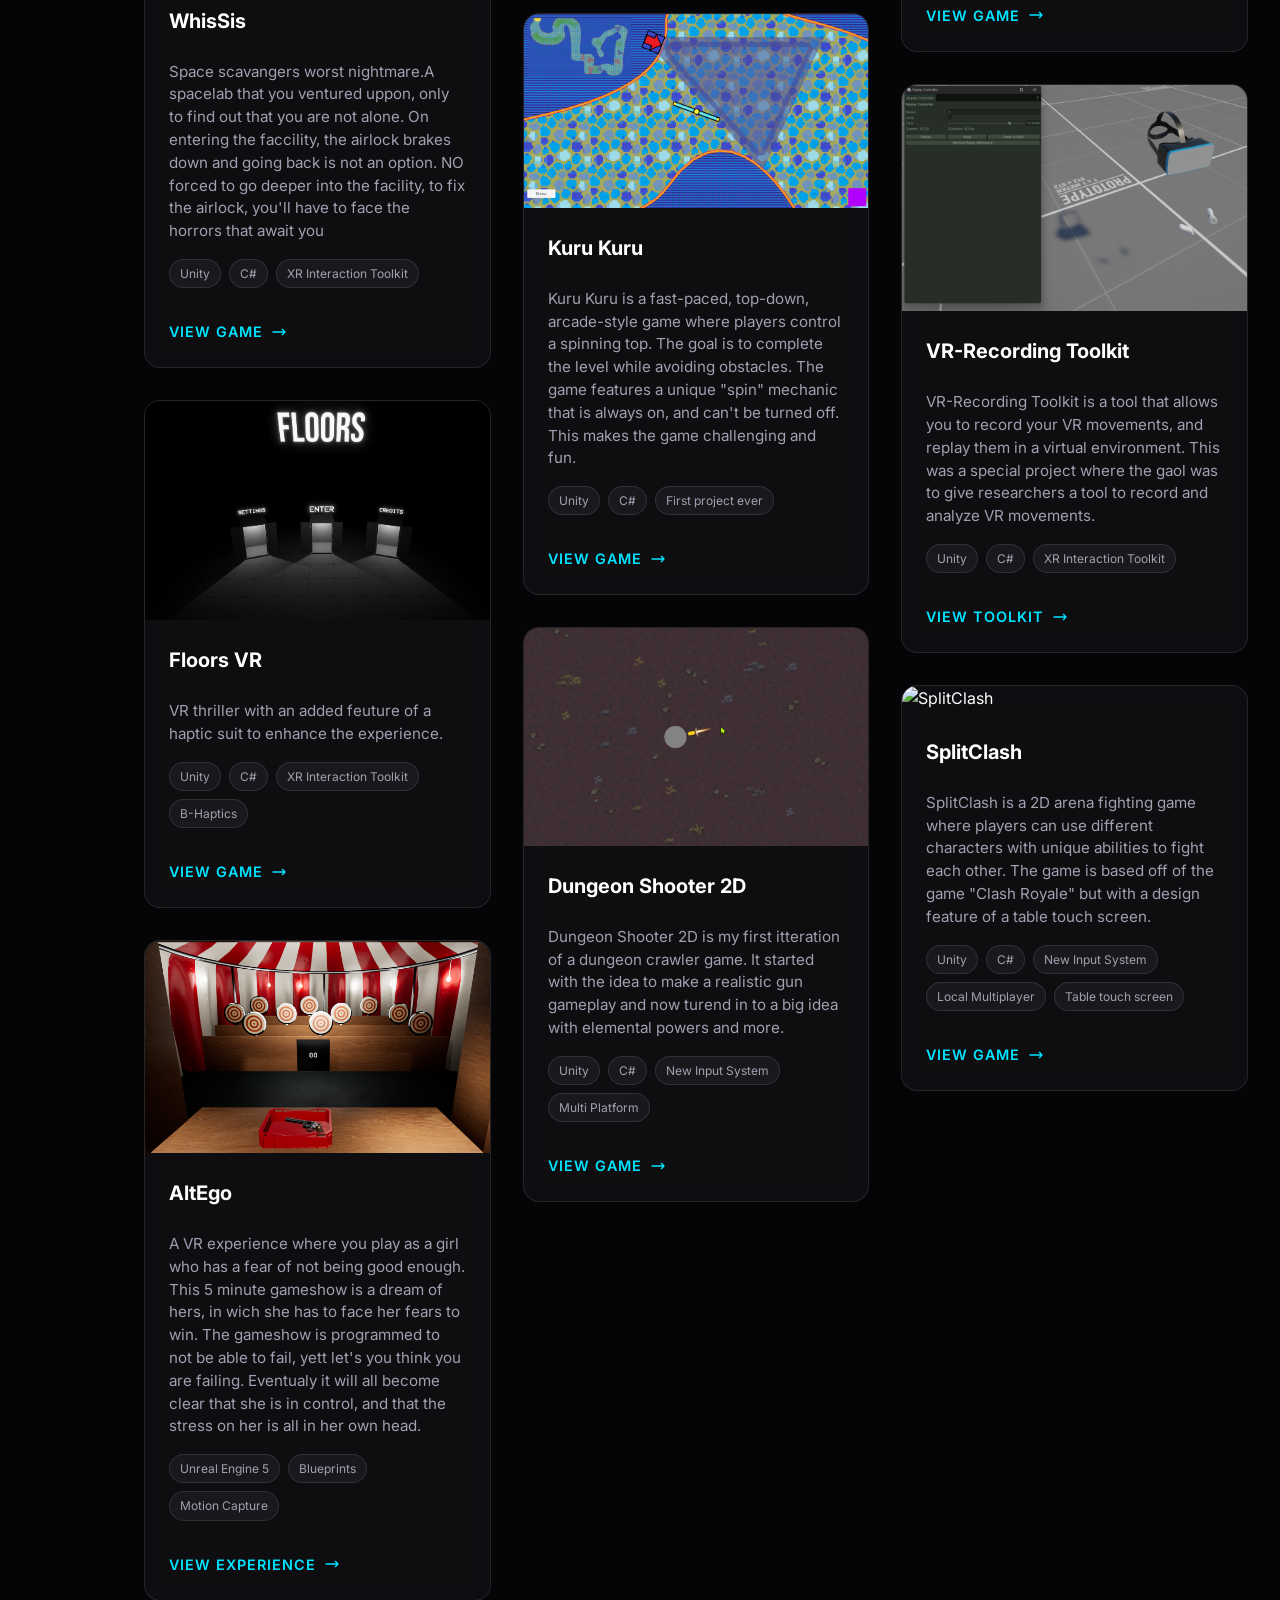
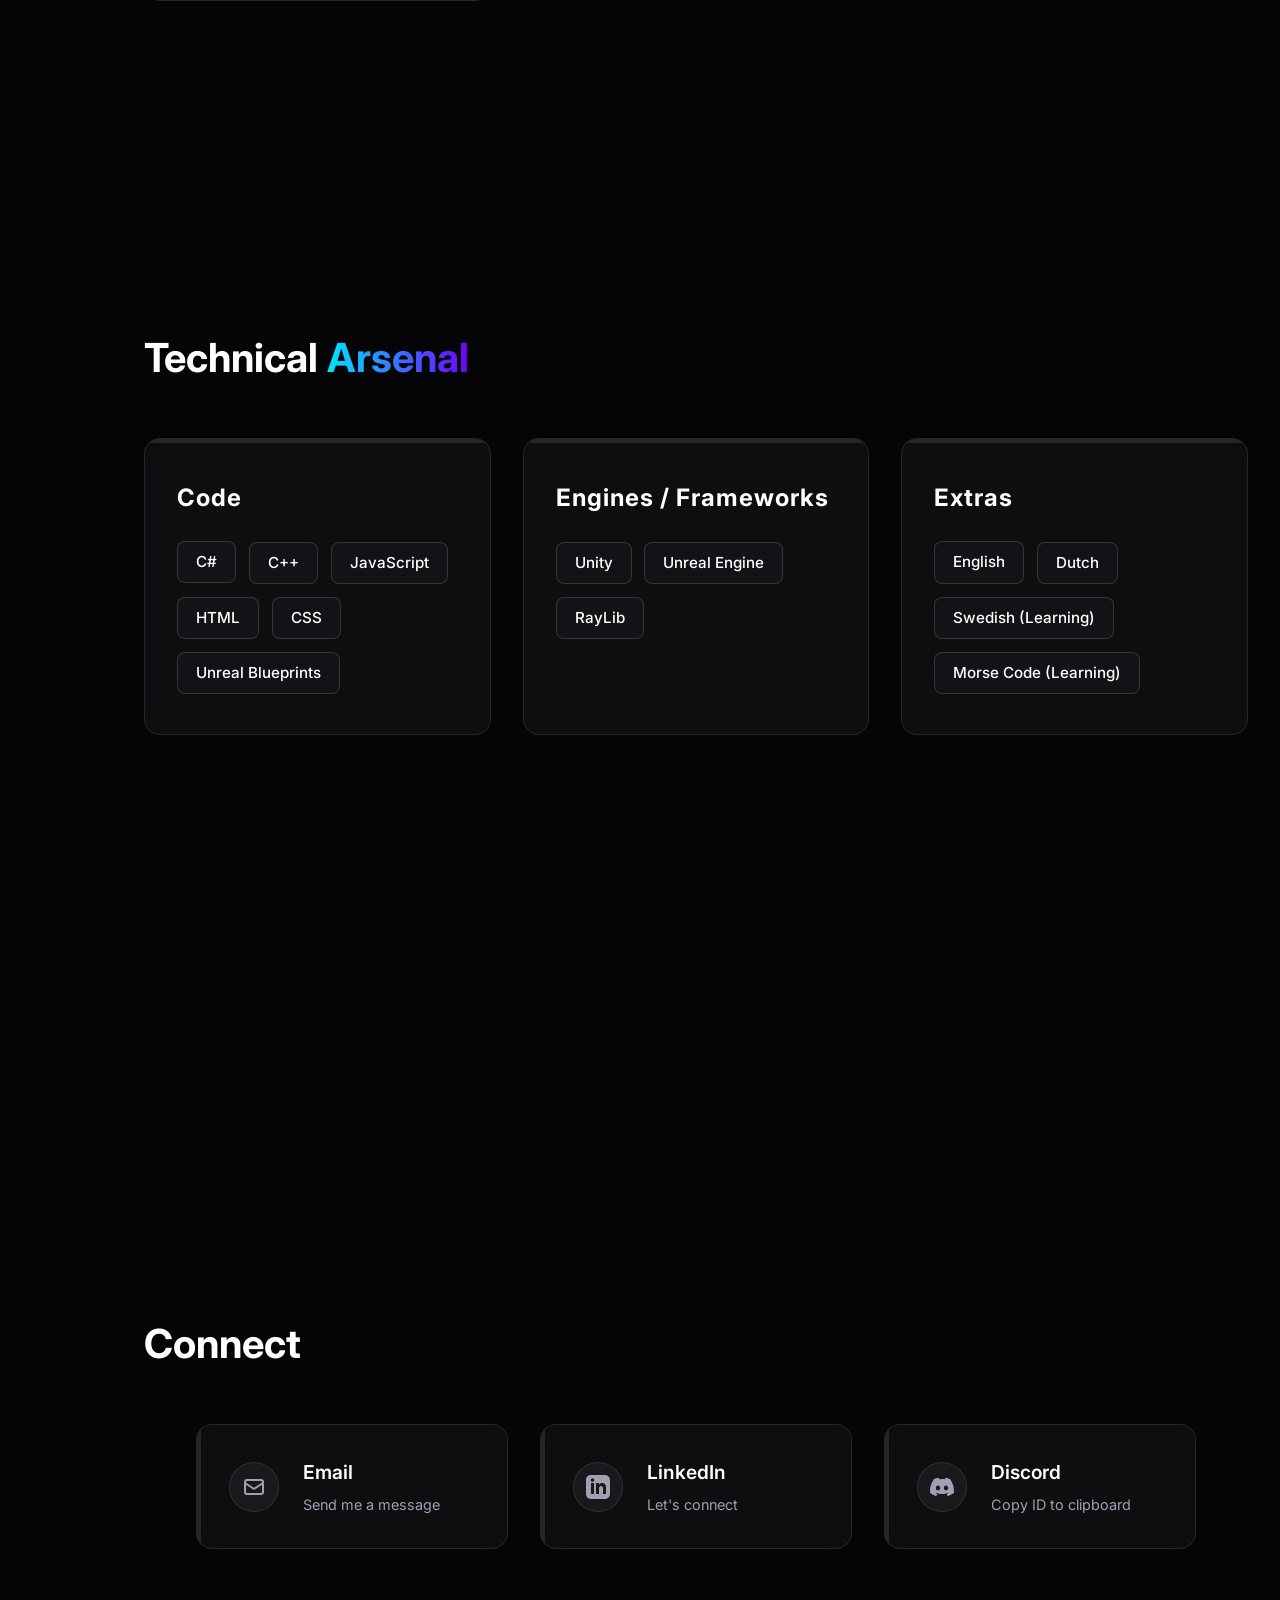
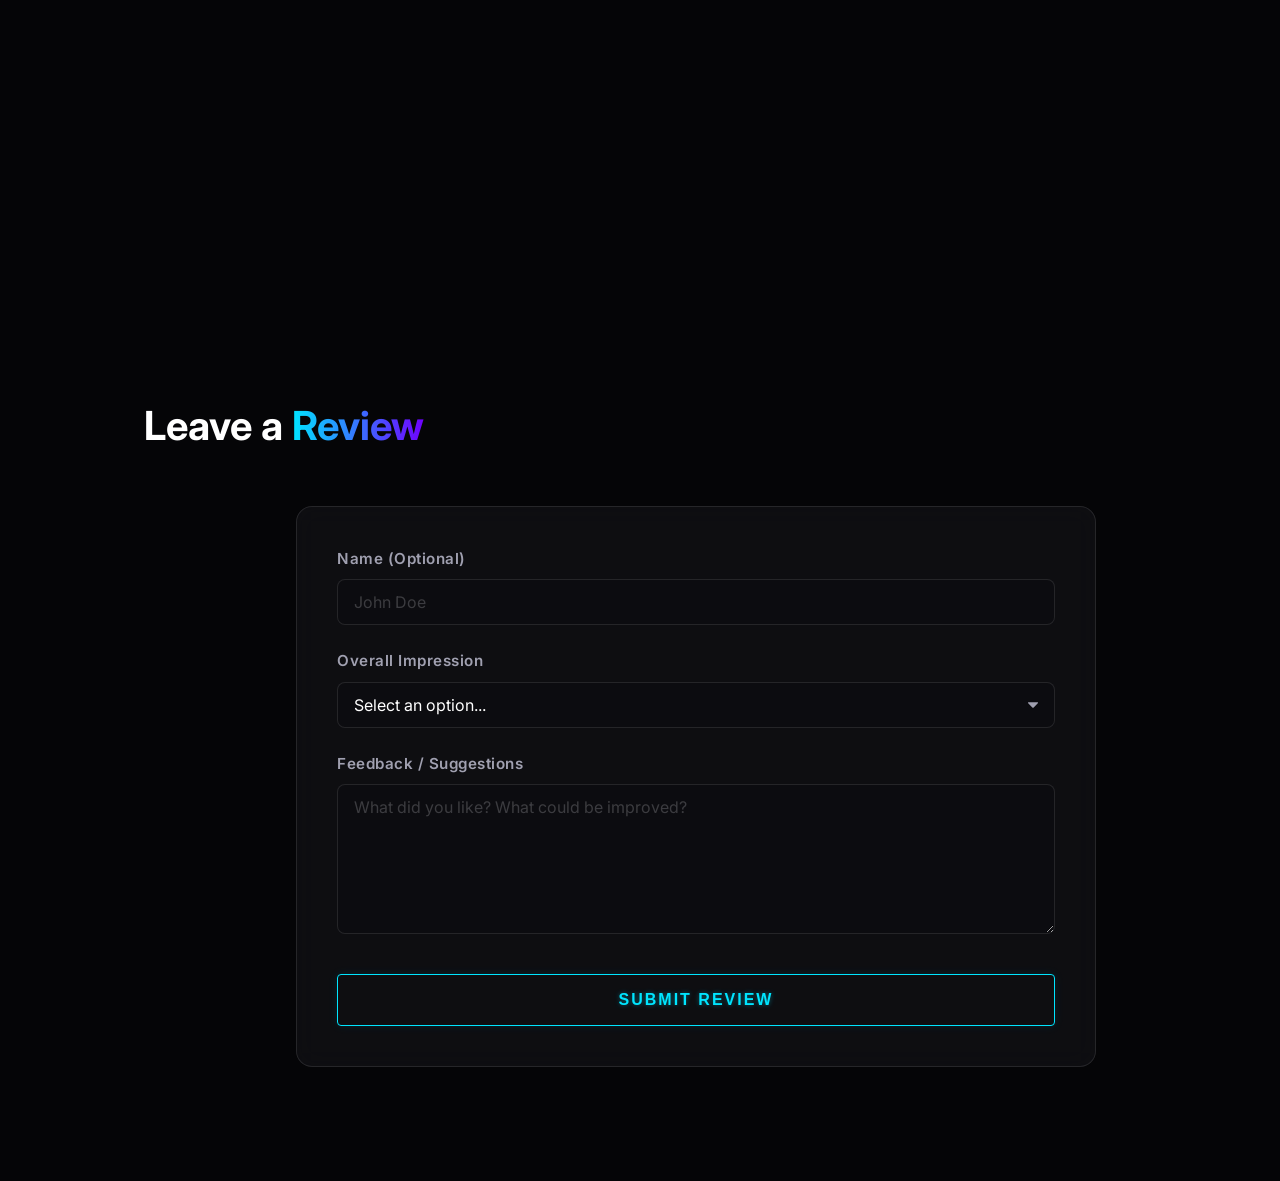
==== commit 25158a27: "More content and page work Done:  - got images for every project (not for splitclsh yett)  - got som" ====
--- a/index.html
+++ b/index.html
@@ -285,6 +285,35 @@
               <span class="tech-tag">XR Interaction Toolkit</span>
             </div>
             <a href="Assets/SubPage.html?project=VRRecording" class="card-link">View Toolkit
+              <svg xmlns="http://www.w3.org/2000/svg" fill="none" viewBox="0 0 24 24" stroke="currentColor">
+                <path stroke-linecap="round" stroke-linejoin="round" stroke-width="2" d="M17 8l4 4m0 0l-4 4m4-4H3" />
+              </svg>
+            </a>
+          </div>
+        </article>
+
+        <!-- Project 9: SplitClash -->
+        <article class="project-card">
+          <div class="card-image-wrapper">
+            <img src="Assets/Images/Projects/SplitClash/SplitClashMain.png" alt="SplitClash" class="card-image">
+          </div>
+          <div class="card-content">
+            <div class="card-header">
+              <h3 class="card-title">SplitClash</h3>
+            </div>
+            <p class="card-description">
+              SplitClash is a 2D arena fighting game where players can use different characters with unique abilities to
+              fight each other. The game is based off of the game "Clash Royale" but with a design feature of a table
+              touch screen.
+            </p>
+            <div class="card-tags">
+              <span class="tech-tag">Unity</span>
+              <span class="tech-tag">C#</span>
+              <span class="tech-tag">New Input System</span>
+              <span class="tech-tag">Local Multiplayer</span>
+              <span class="tech-tag">Table touch screen</span>
+            </div>
+            <a href="Assets/SubPage.html?project=SplitClash" class="card-link">View Game
               <svg xmlns="http://www.w3.org/2000/svg" fill="none" viewBox="0 0 24 24" stroke="currentColor">
                 <path stroke-linecap="round" stroke-linejoin="round" stroke-width="2" d="M17 8l4 4m0 0l-4 4m4-4H3" />
               </svg>
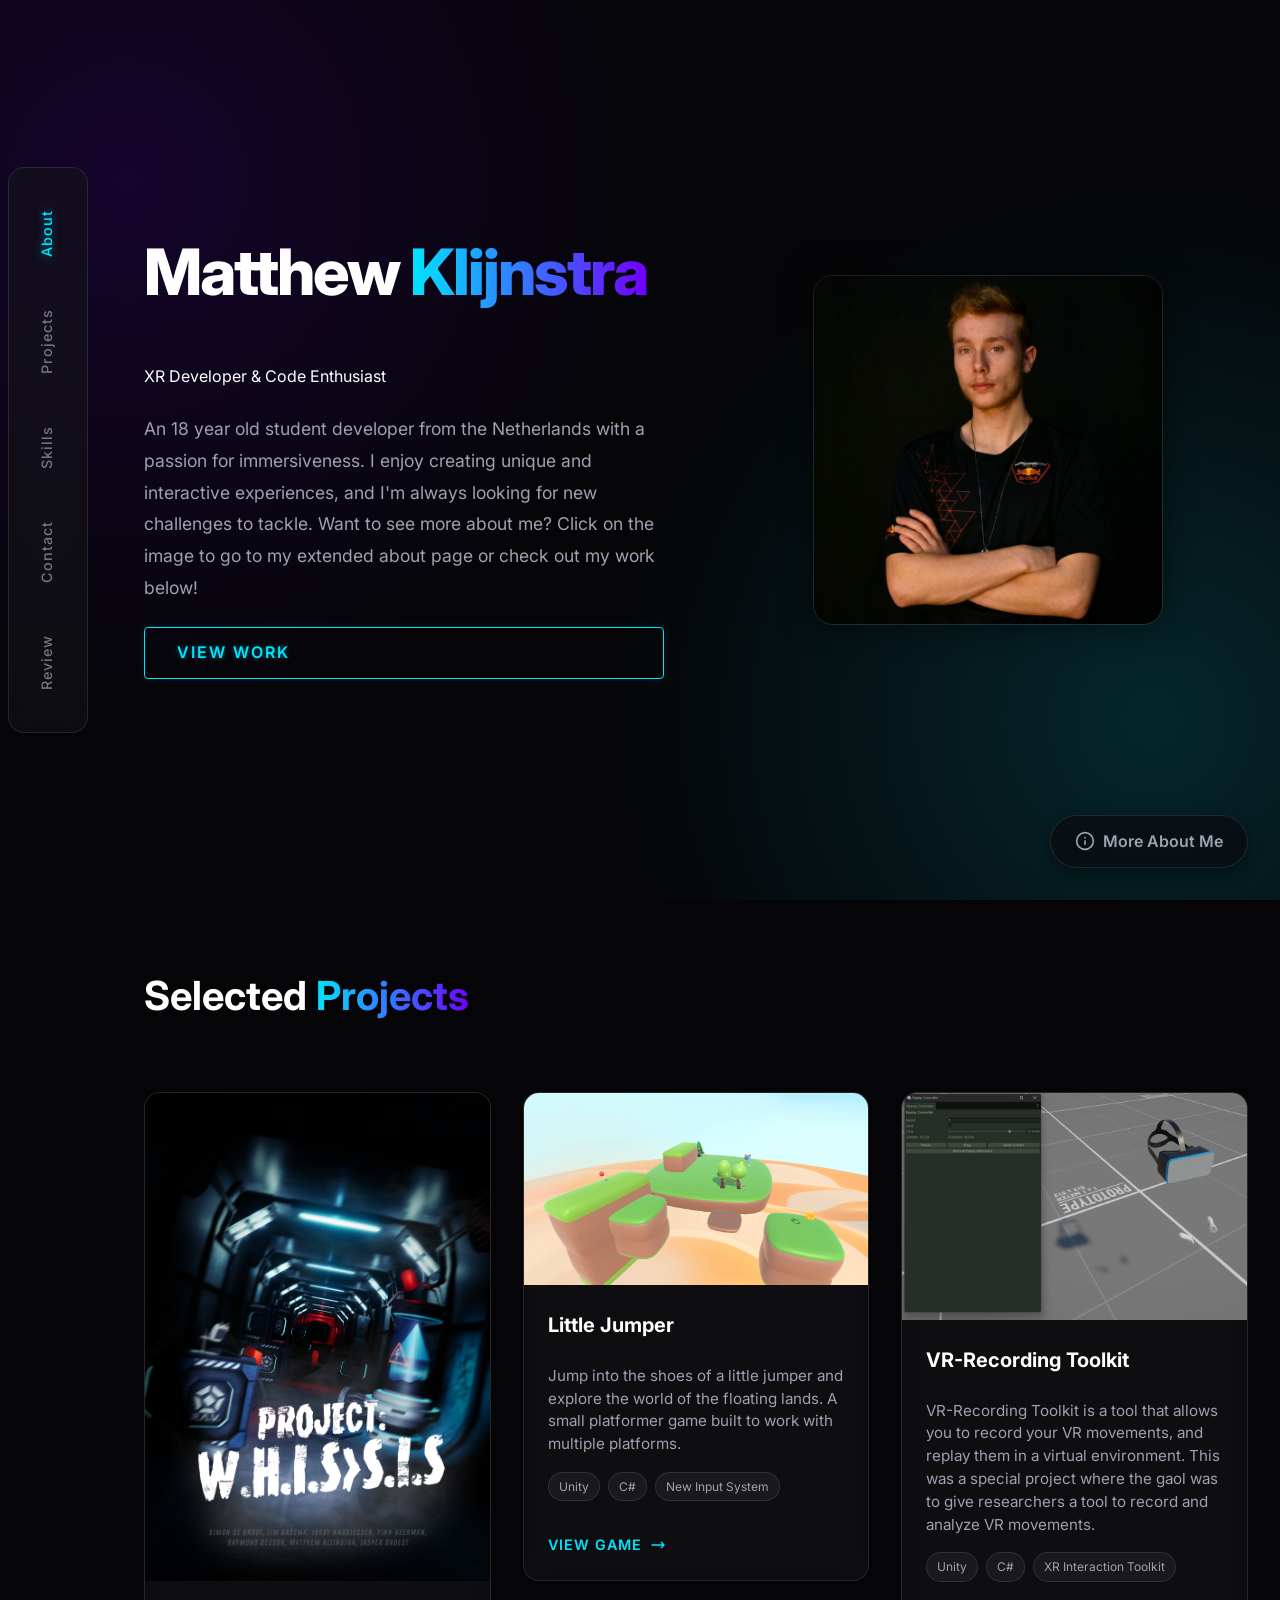
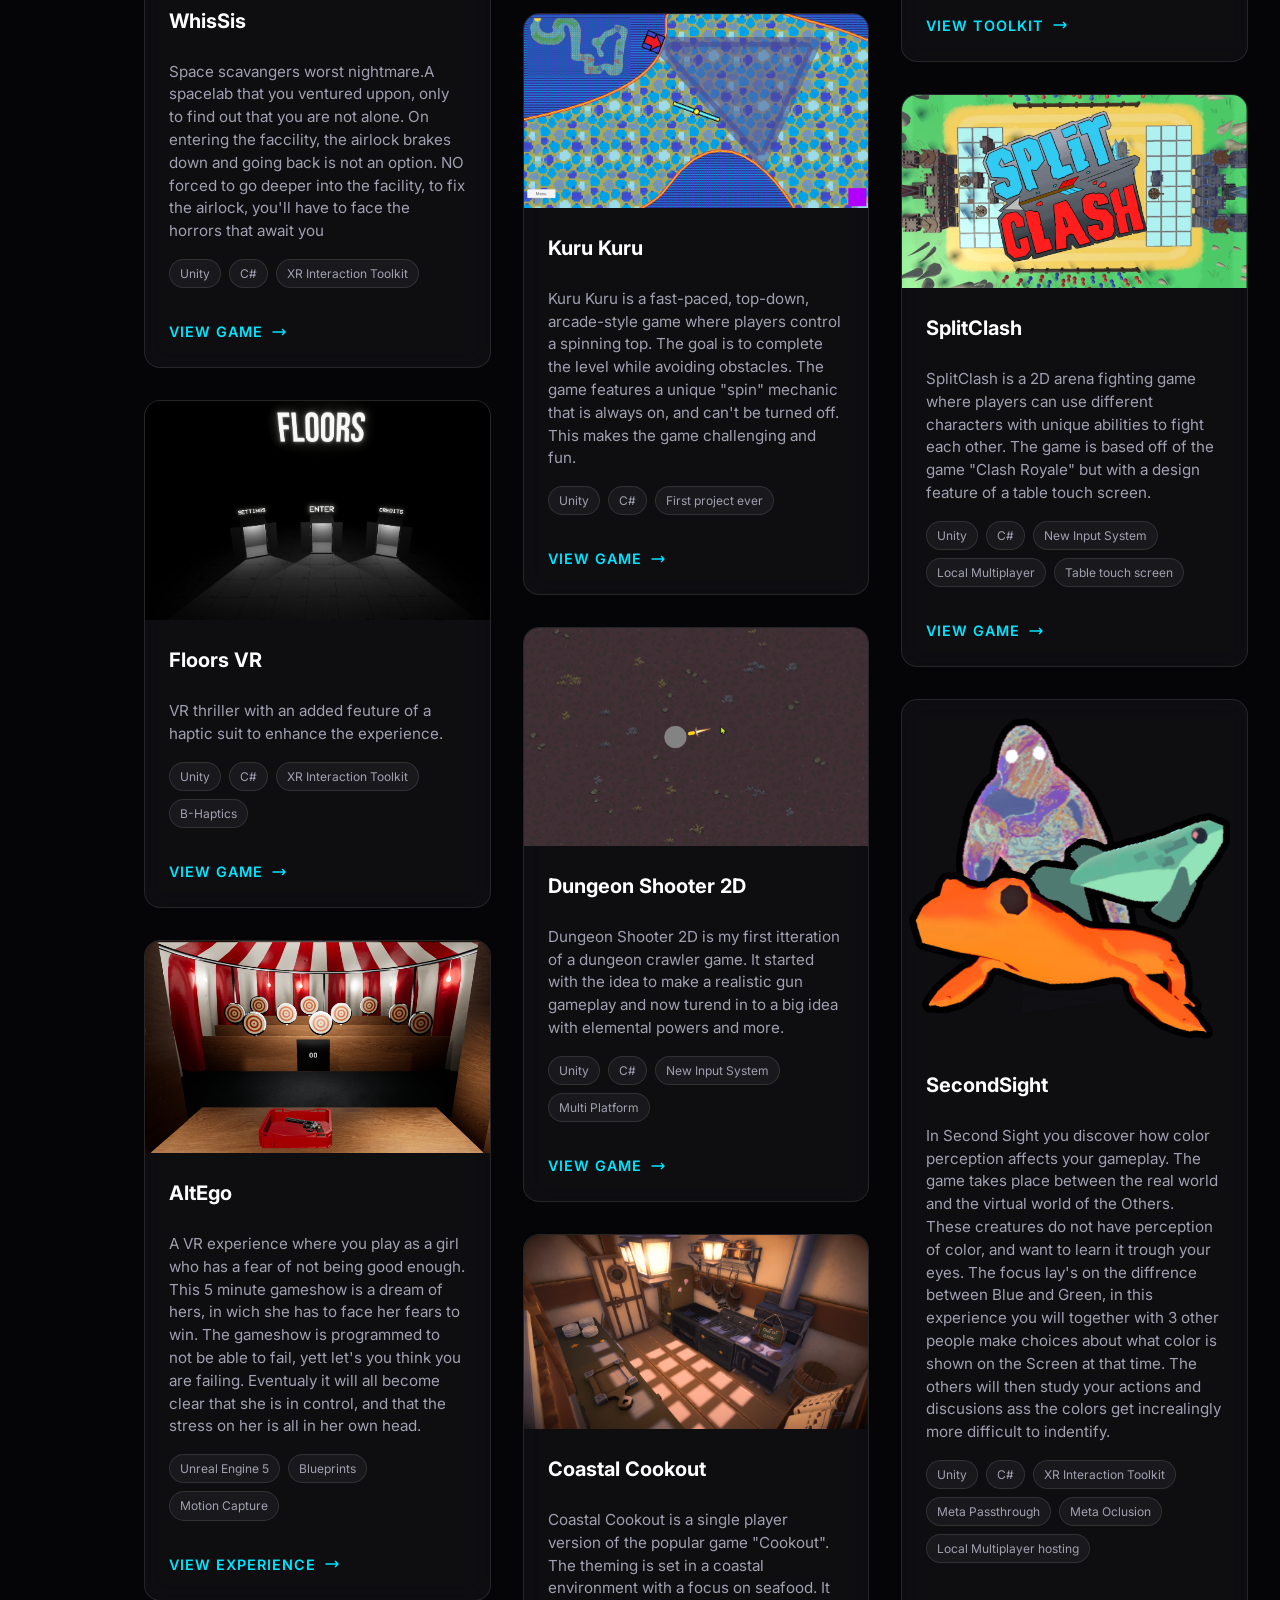
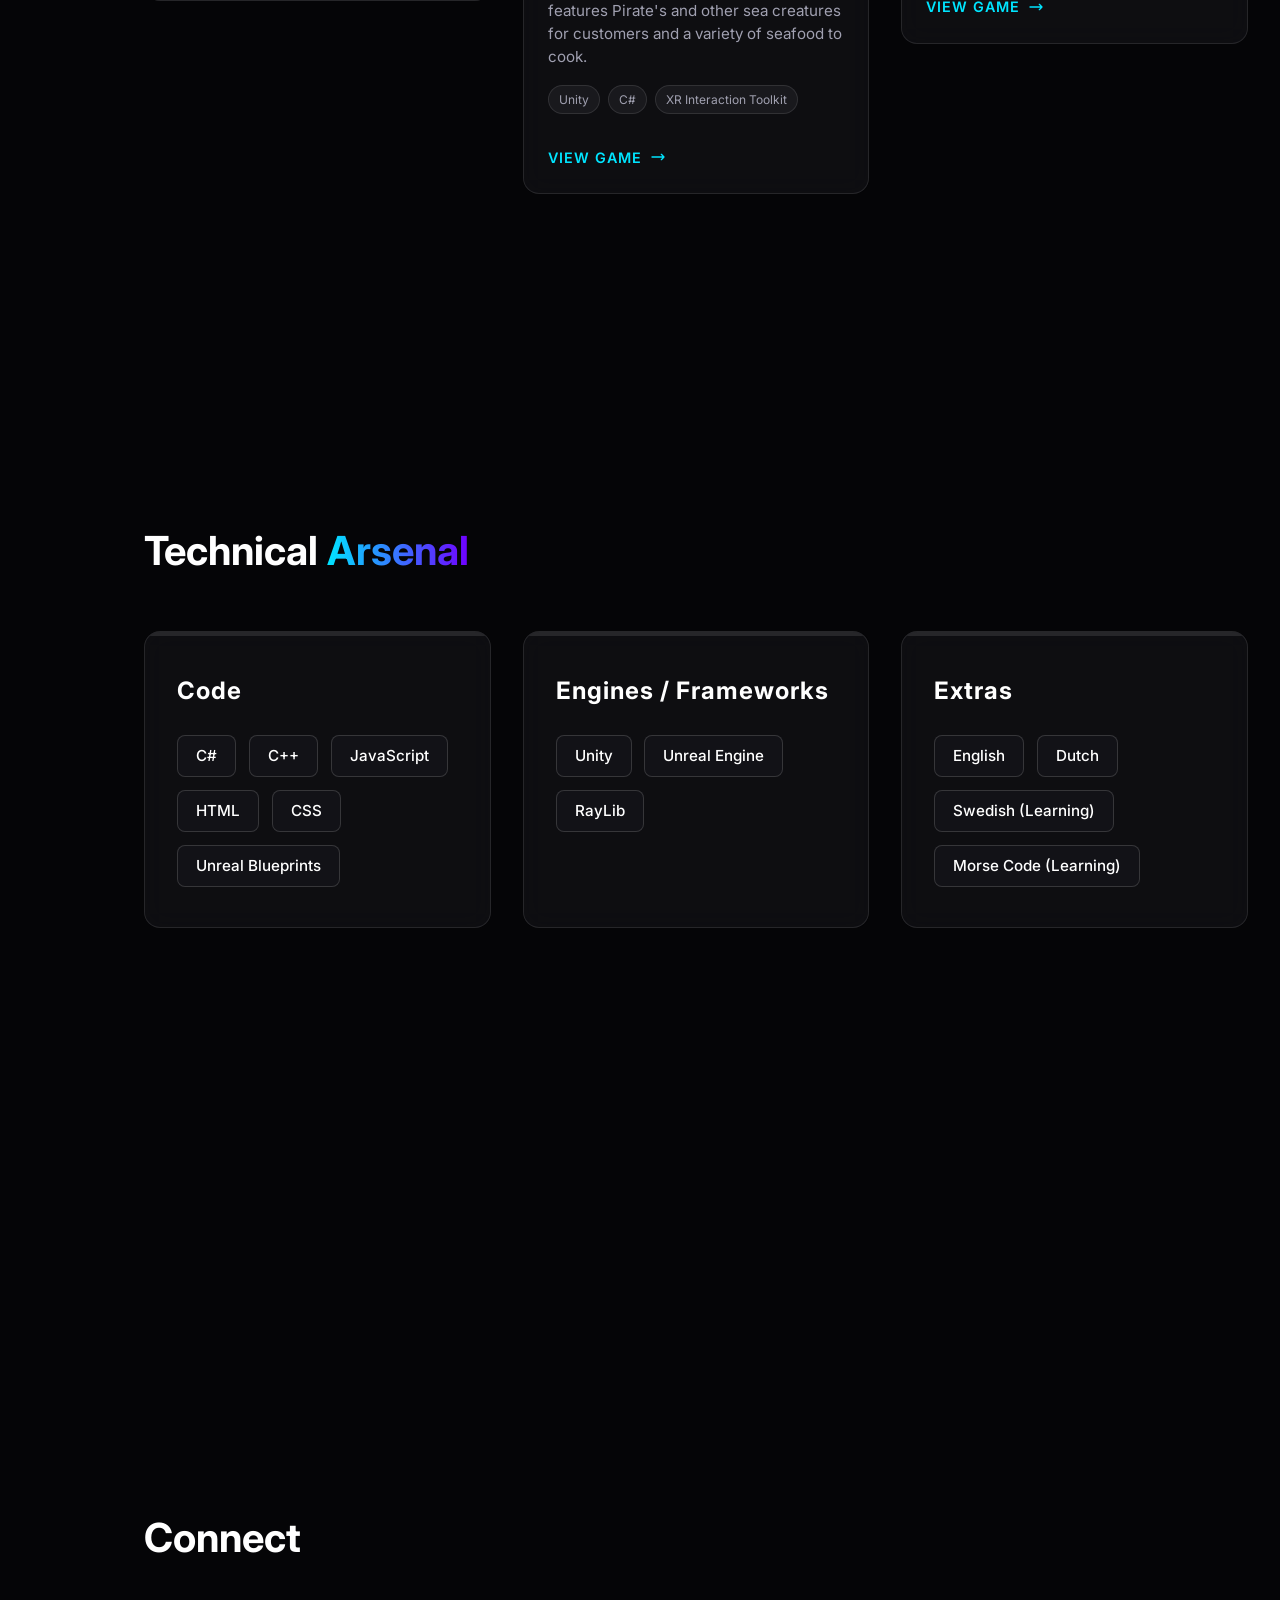
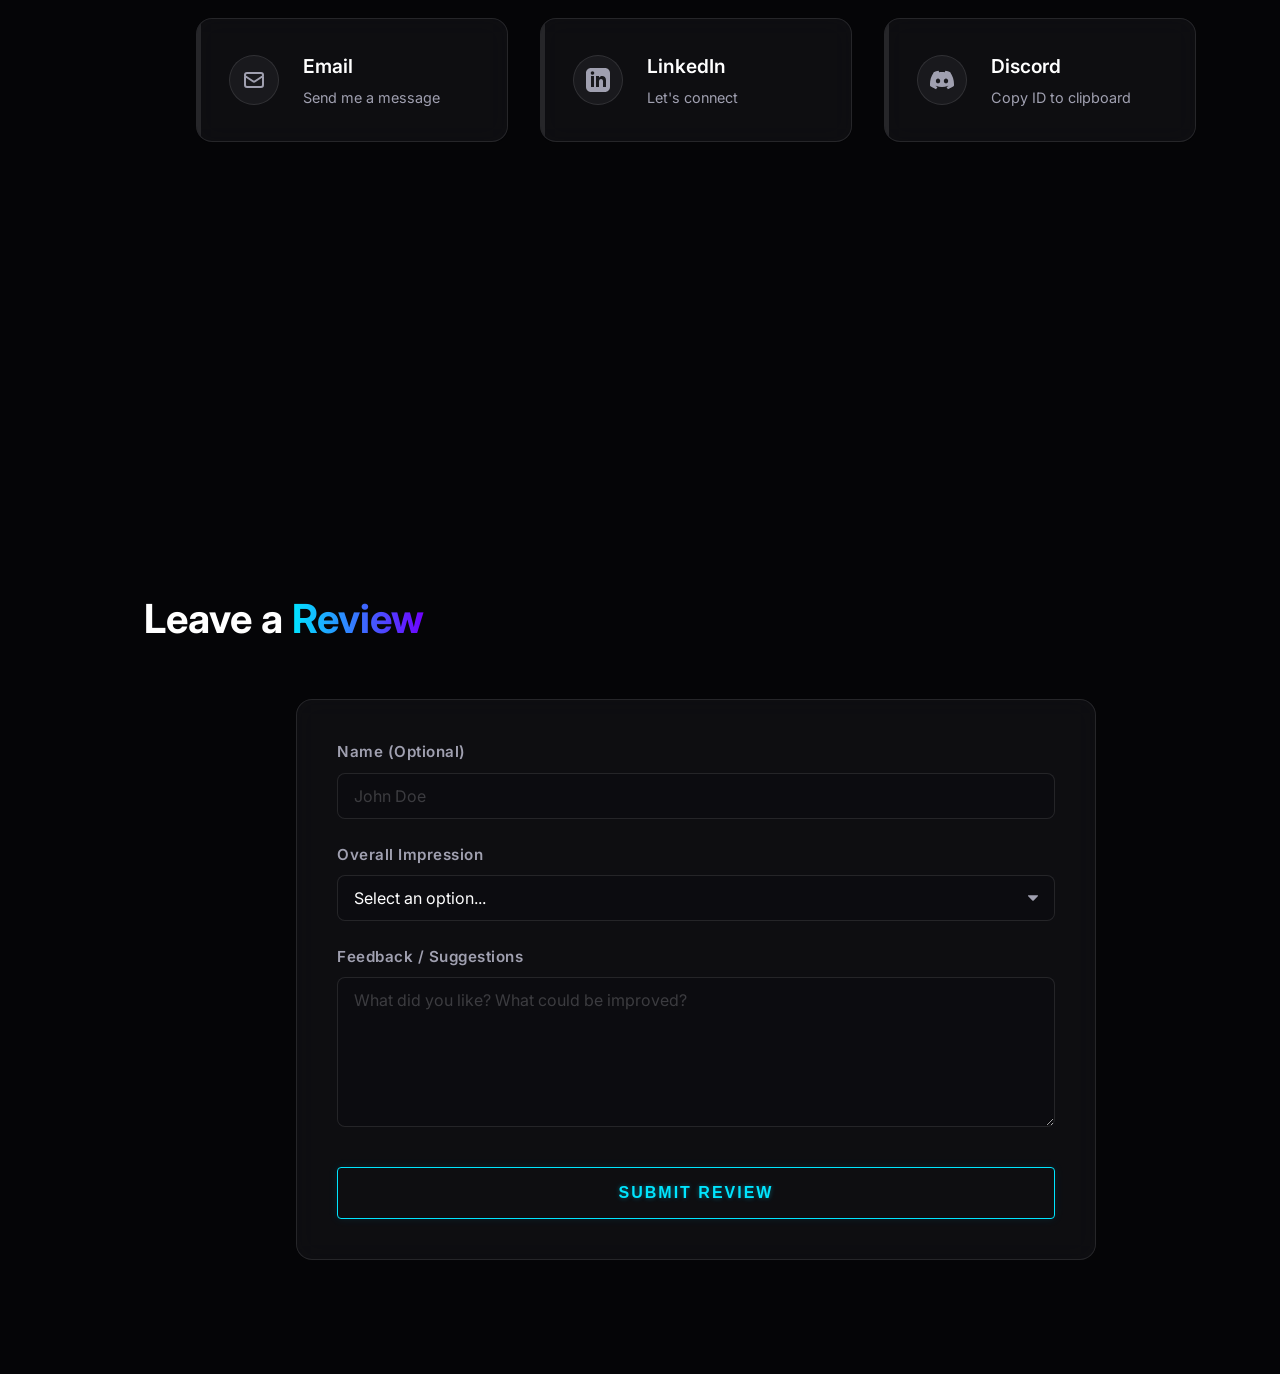
==== commit 8fced217: "New Project pages Done:  - SceondSight pages preps  - Splitclash pages preps" ====
--- a/index.html
+++ b/index.html
@@ -314,6 +314,39 @@
               <span class="tech-tag">Table touch screen</span>
             </div>
             <a href="Assets/SubPage.html?project=SplitClash" class="card-link">View Game
+              <svg xmlns="http://www.w3.org/2000/svg" fill="none" viewBox="0 0 24 24" stroke="currentColor">
+                <path stroke-linecap="round" stroke-linejoin="round" stroke-width="2" d="M17 8l4 4m0 0l-4 4m4-4H3" />
+              </svg>
+            </a>
+          </div>
+        </article>
+
+        <!-- Project 10: SecondSight -->
+        <article class="project-card">
+          <div class="card-image-wrapper">
+            <img src="Assets/Images/Projects/SecondSight/SecondSightMain.png" alt="SecondSight" class="card-image">
+          </div>
+          <div class="card-content">
+            <div class="card-header">
+              <h3 class="card-title">SecondSight</h3>
+            </div>
+            <p class="card-description">
+              In Second Sight you discover how color perception affects your gameplay. The game takes place between the
+              real world and the virtual world of the Others. These creatures do not have perception of color, and want
+              to learn it trough your eyes.
+              The focus lay's on the diffrence between Blue and Green, in this experience you will together with 3 other
+              people make choices about what color is shown on the Screen at that time. The others will then study your
+              actions and discusions ass the colors get increalingly more difficult to indentify.
+            </p>
+            <div class="card-tags">
+              <span class="tech-tag">Unity</span>
+              <span class="tech-tag">C#</span>
+              <span class="tech-tag">XR Interaction Toolkit</span>
+              <span class="tech-tag">Meta Passthrough</span>
+              <span class="tech-tag">Meta Oclusion</span>
+              <span class="tech-tag">Local Multiplayer hosting</span>
+            </div>
+            <a href="Assets/SubPage.html?project=SecondSight" class="card-link">View Game
               <svg xmlns="http://www.w3.org/2000/svg" fill="none" viewBox="0 0 24 24" stroke="currentColor">
                 <path stroke-linecap="round" stroke-linejoin="round" stroke-width="2" d="M17 8l4 4m0 0l-4 4m4-4H3" />
               </svg>
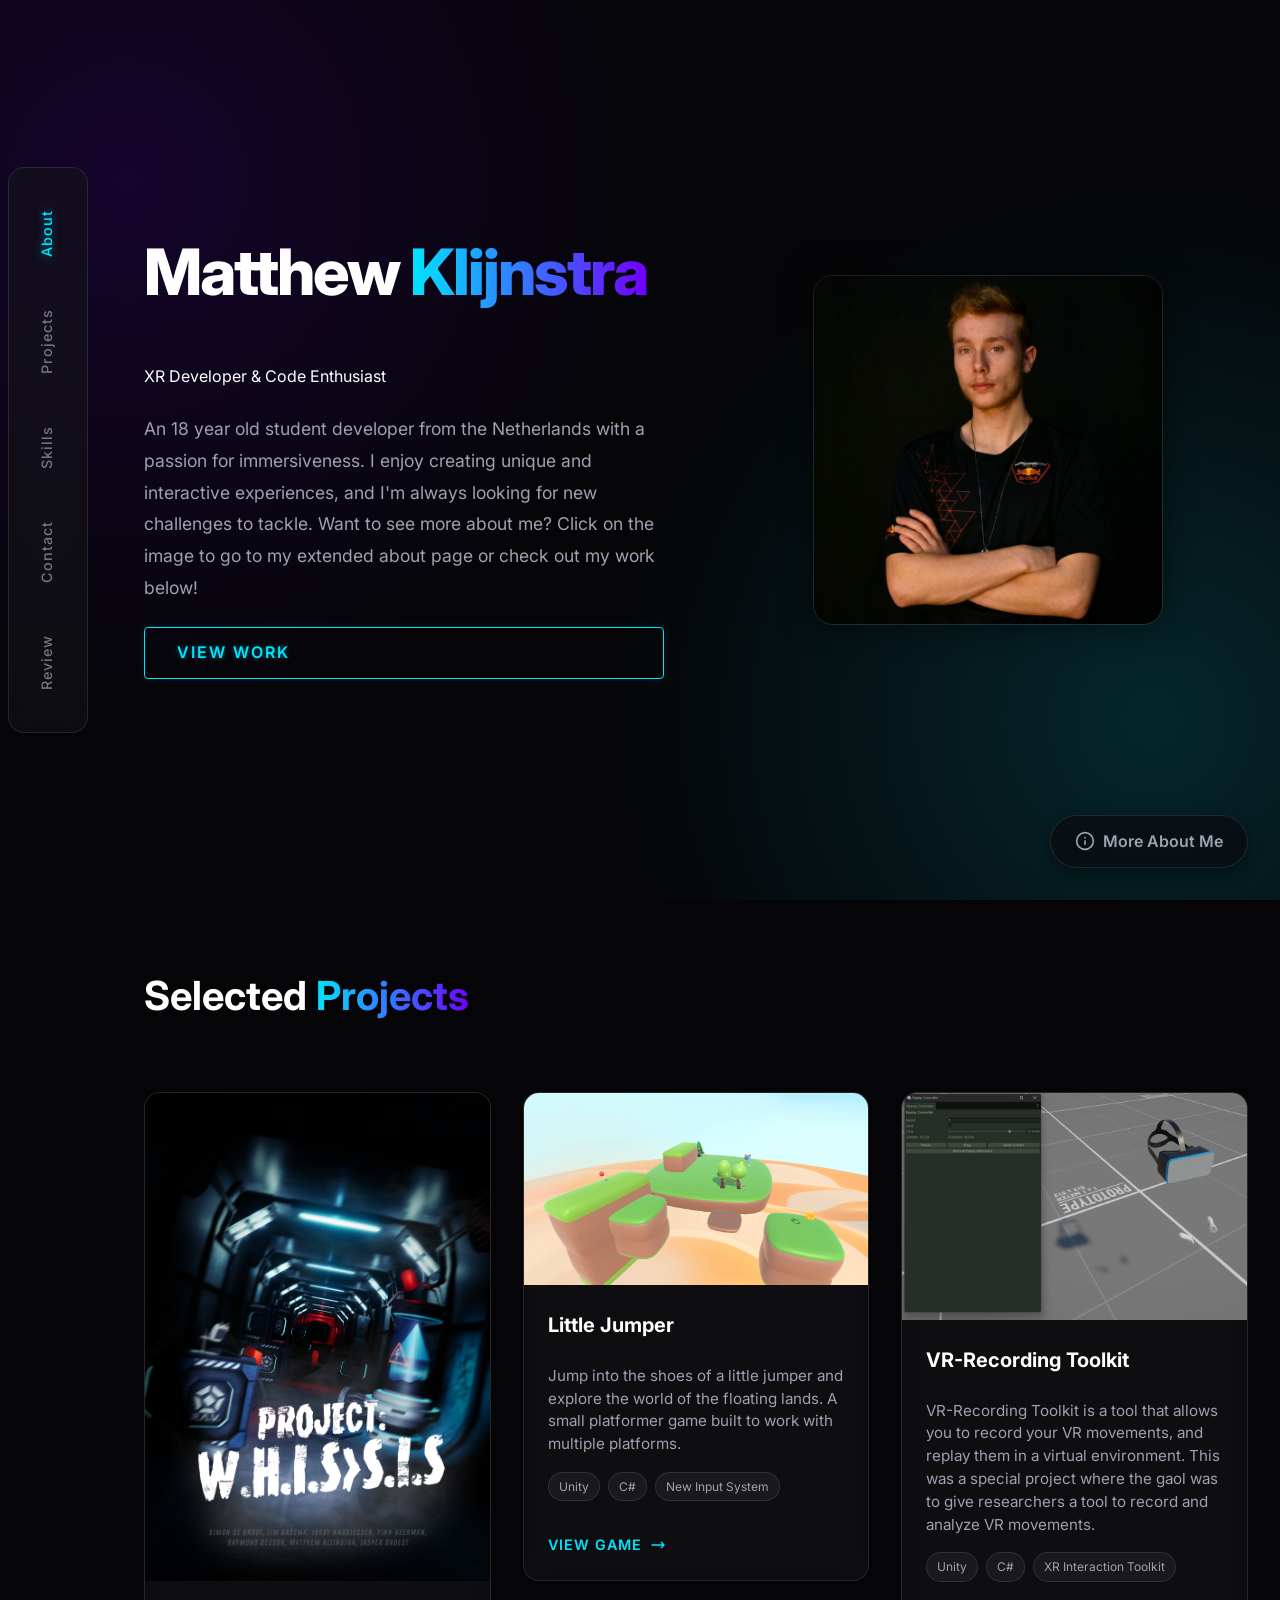
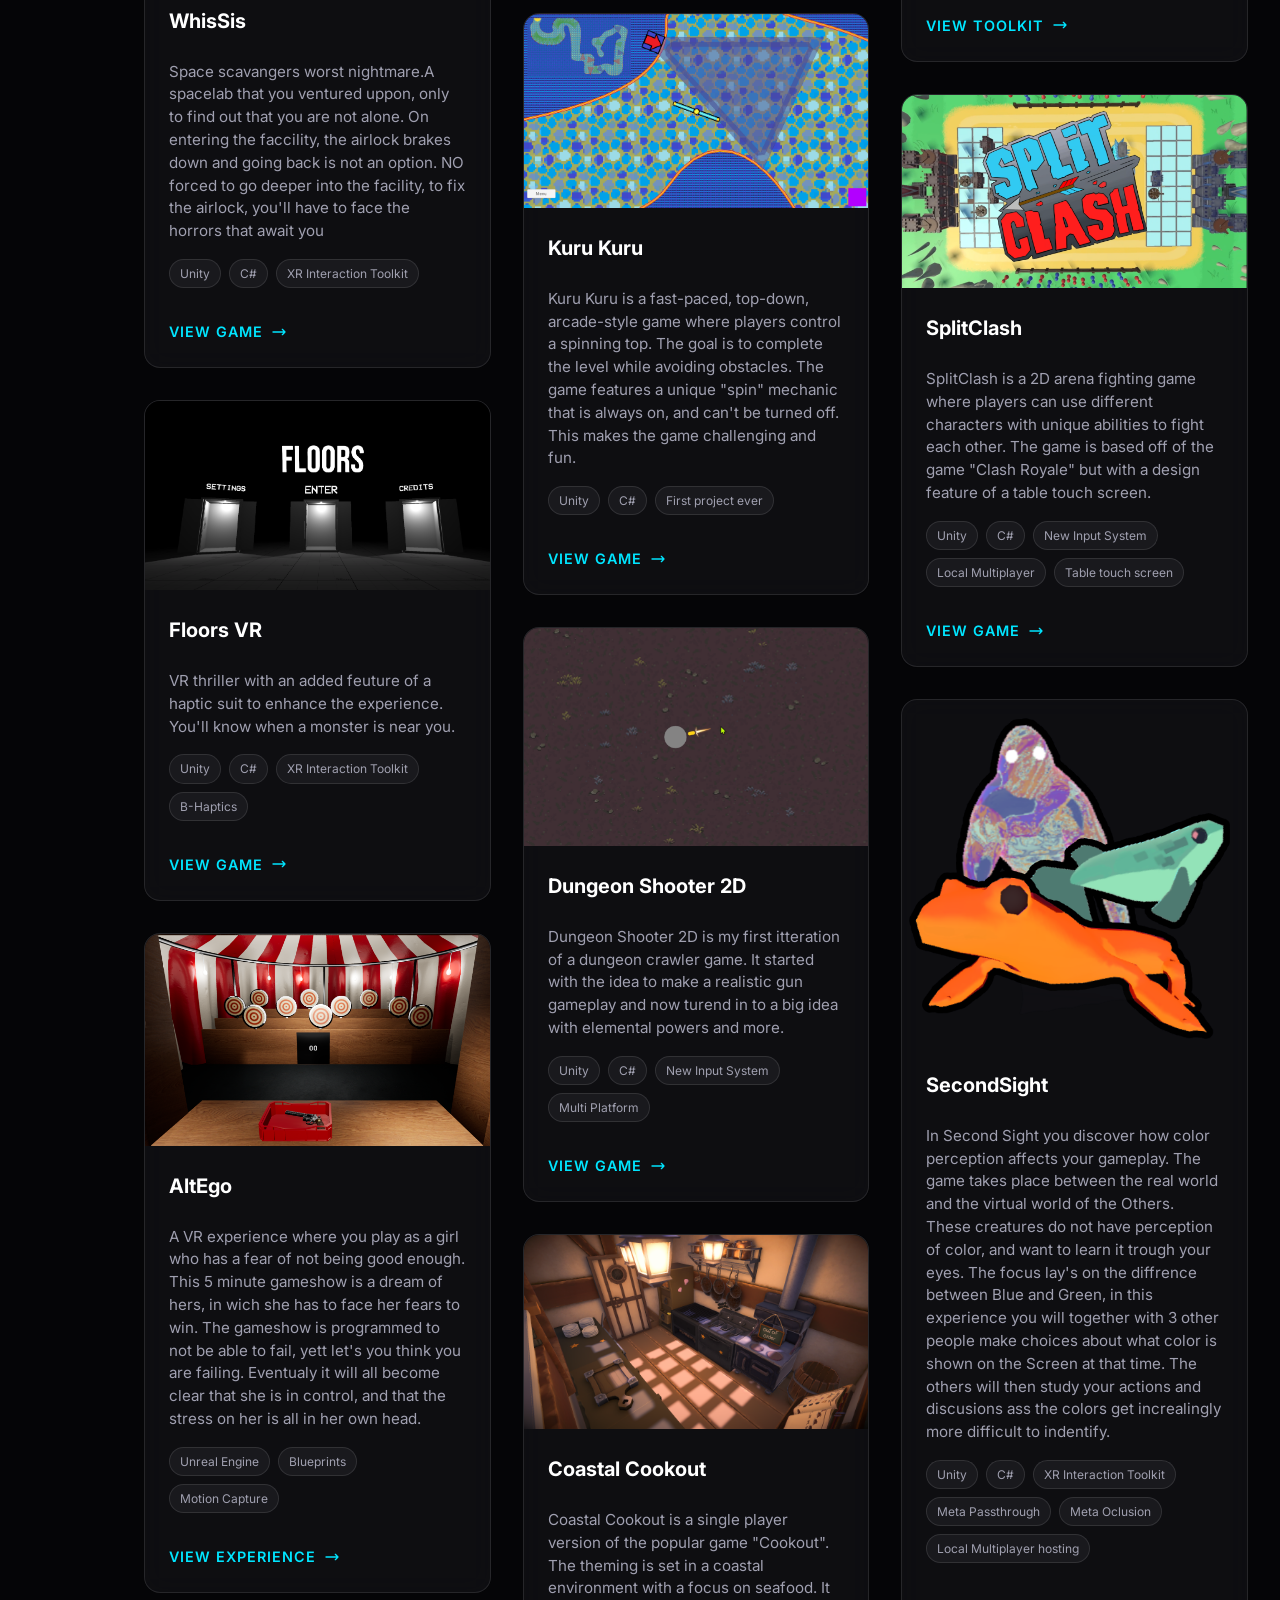
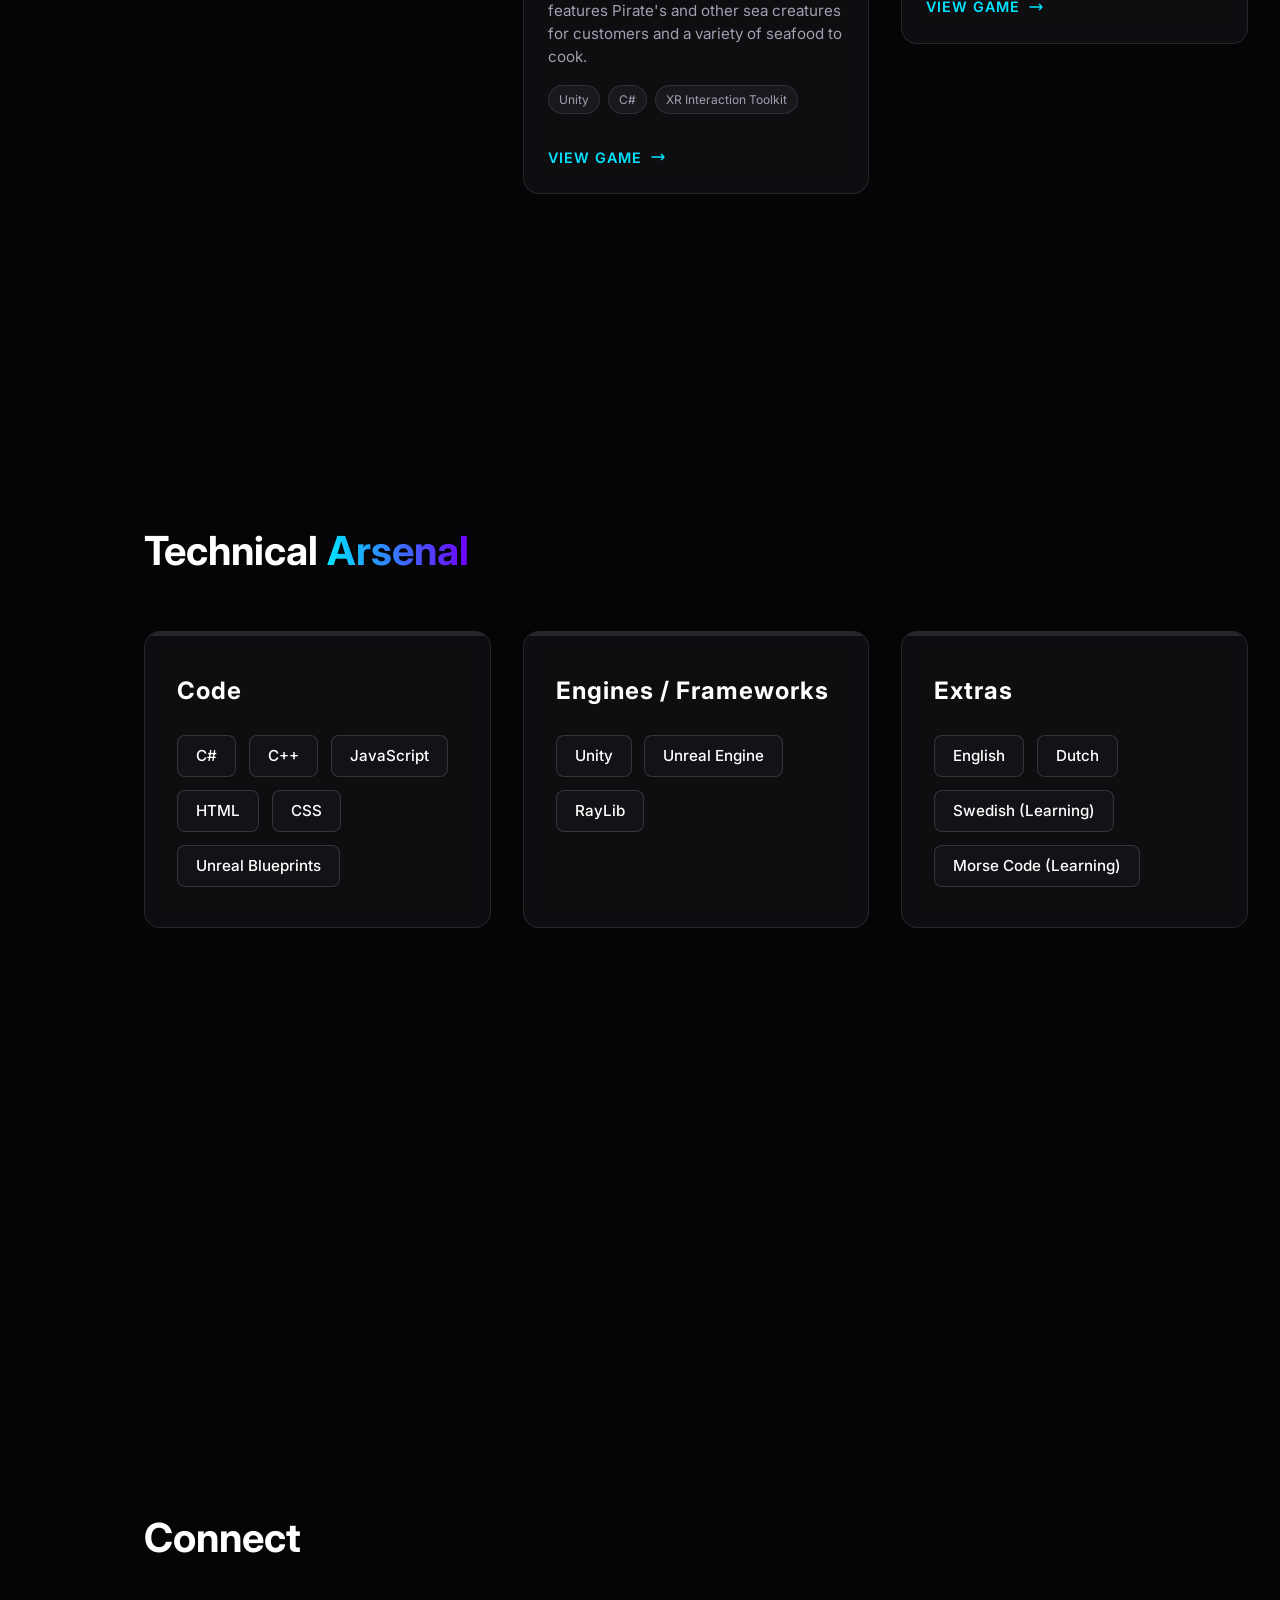
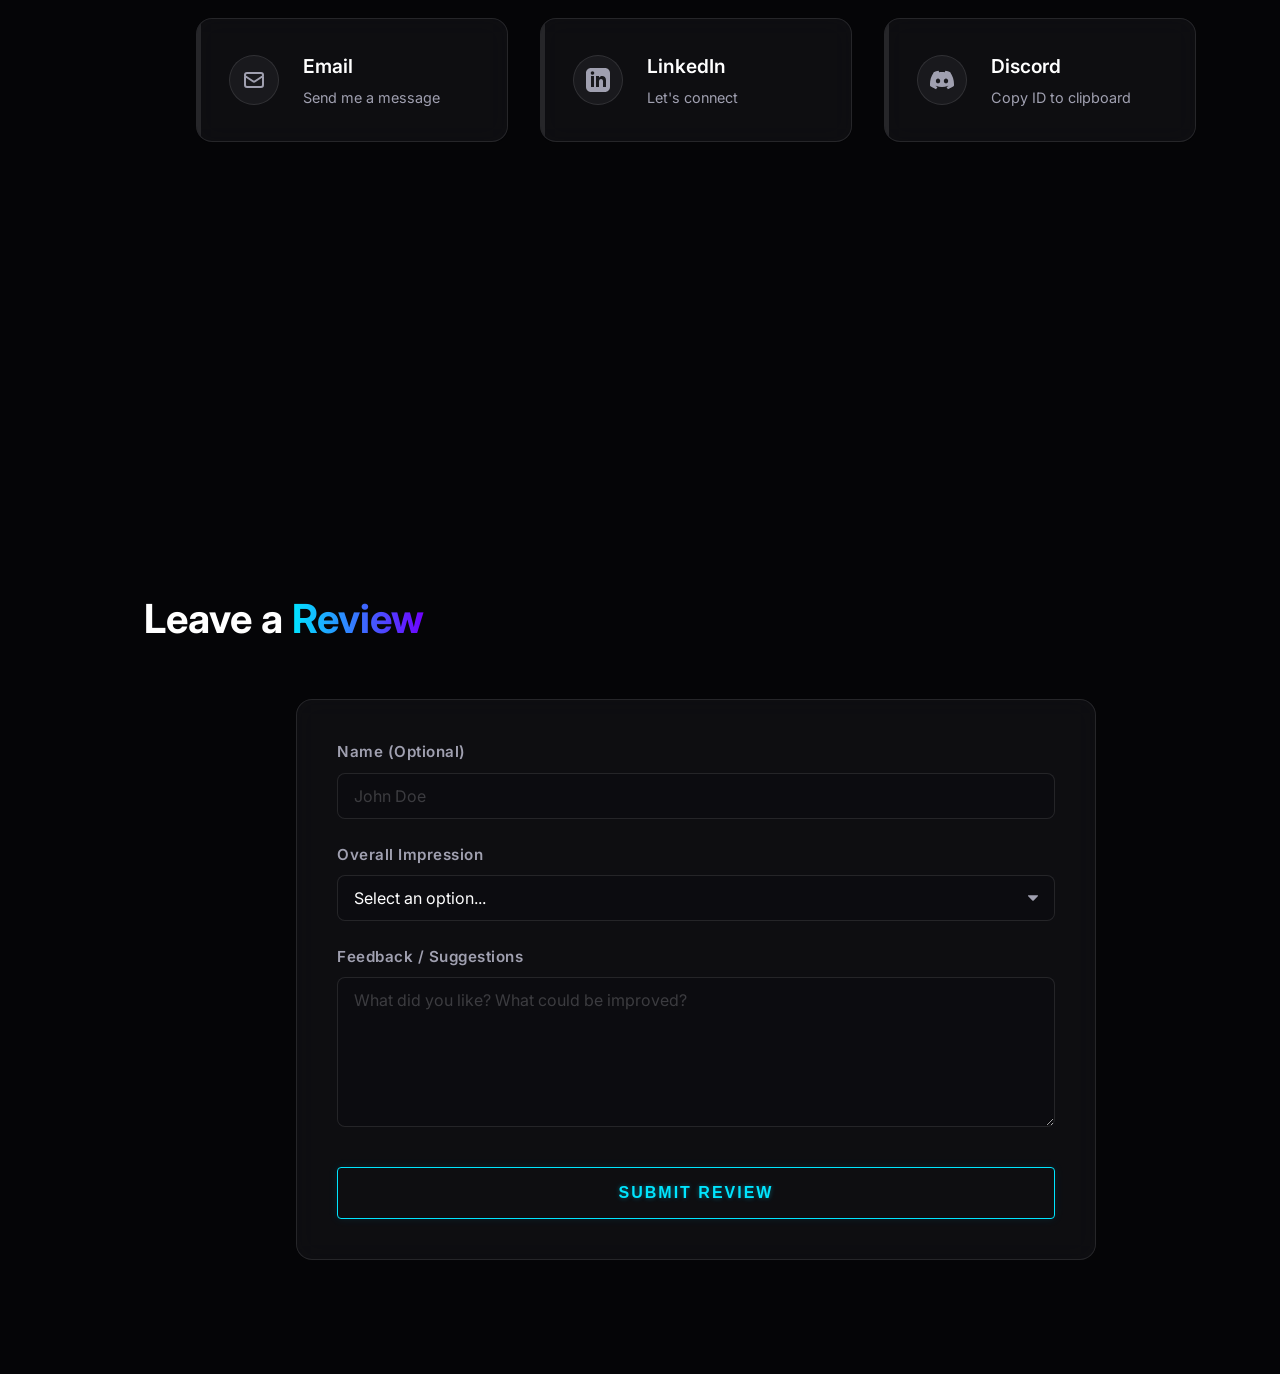
==== commit 971cfafd: "Project info Done:  - AltEgo, CoastalCookout, DungeonShooter, Floors info made.  - Littlejumper, spl" ====
--- a/index.html
+++ b/index.html
@@ -109,7 +109,9 @@
               <h3 class="card-title">Floors VR</h3>
             </div>
             <p class="card-description">
-              VR thriller with an added feuture of a haptic suit to enhance the experience.
+              VR thriller with an added feuture of a haptic suit to enhance the experience. You'll know when a monster
+              is
+              near you.
             </p>
             <div class="card-tags">
               <span class="tech-tag">Unity</span>
@@ -143,7 +145,7 @@
               head.
             </p>
             <div class="card-tags">
-              <span class="tech-tag">Unreal Engine 5</span>
+              <span class="tech-tag">Unreal Engine</span>
               <span class="tech-tag">Blueprints</span>
               <span class="tech-tag">Motion Capture</span>
             </div>
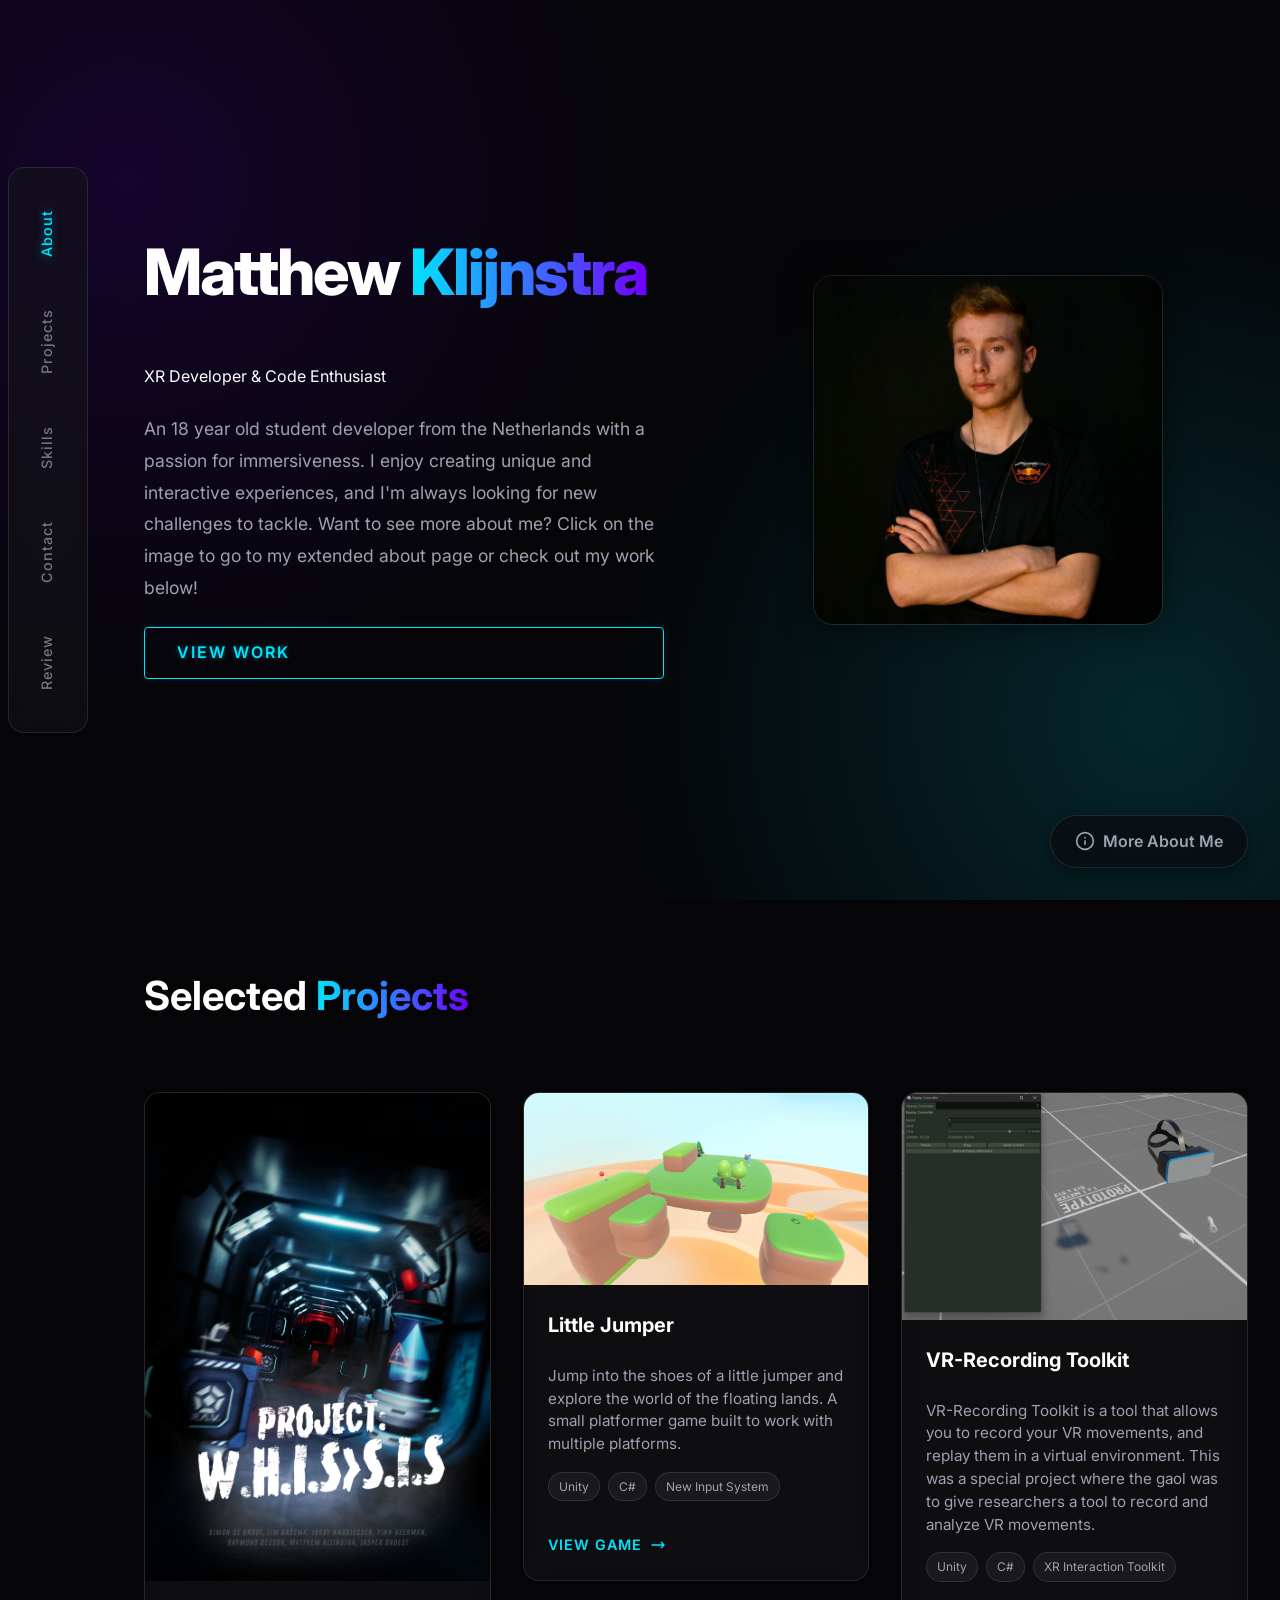
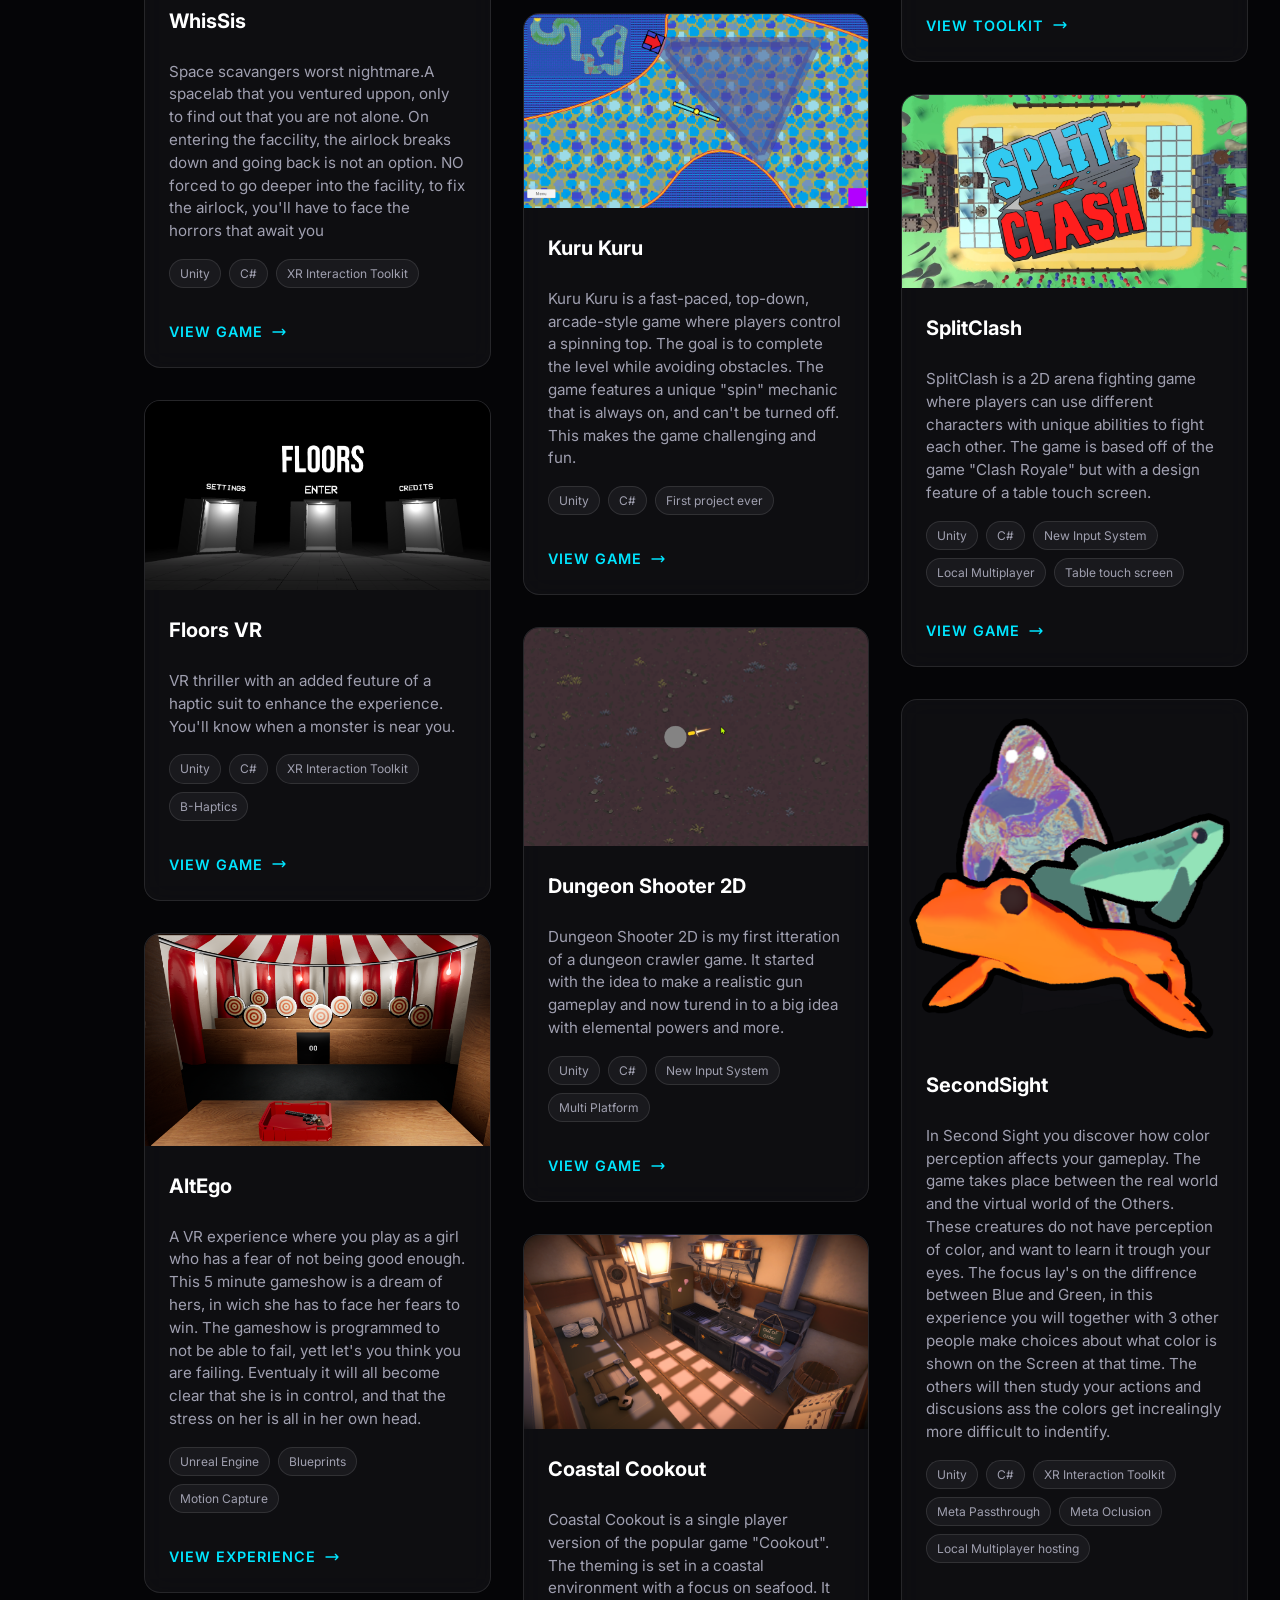
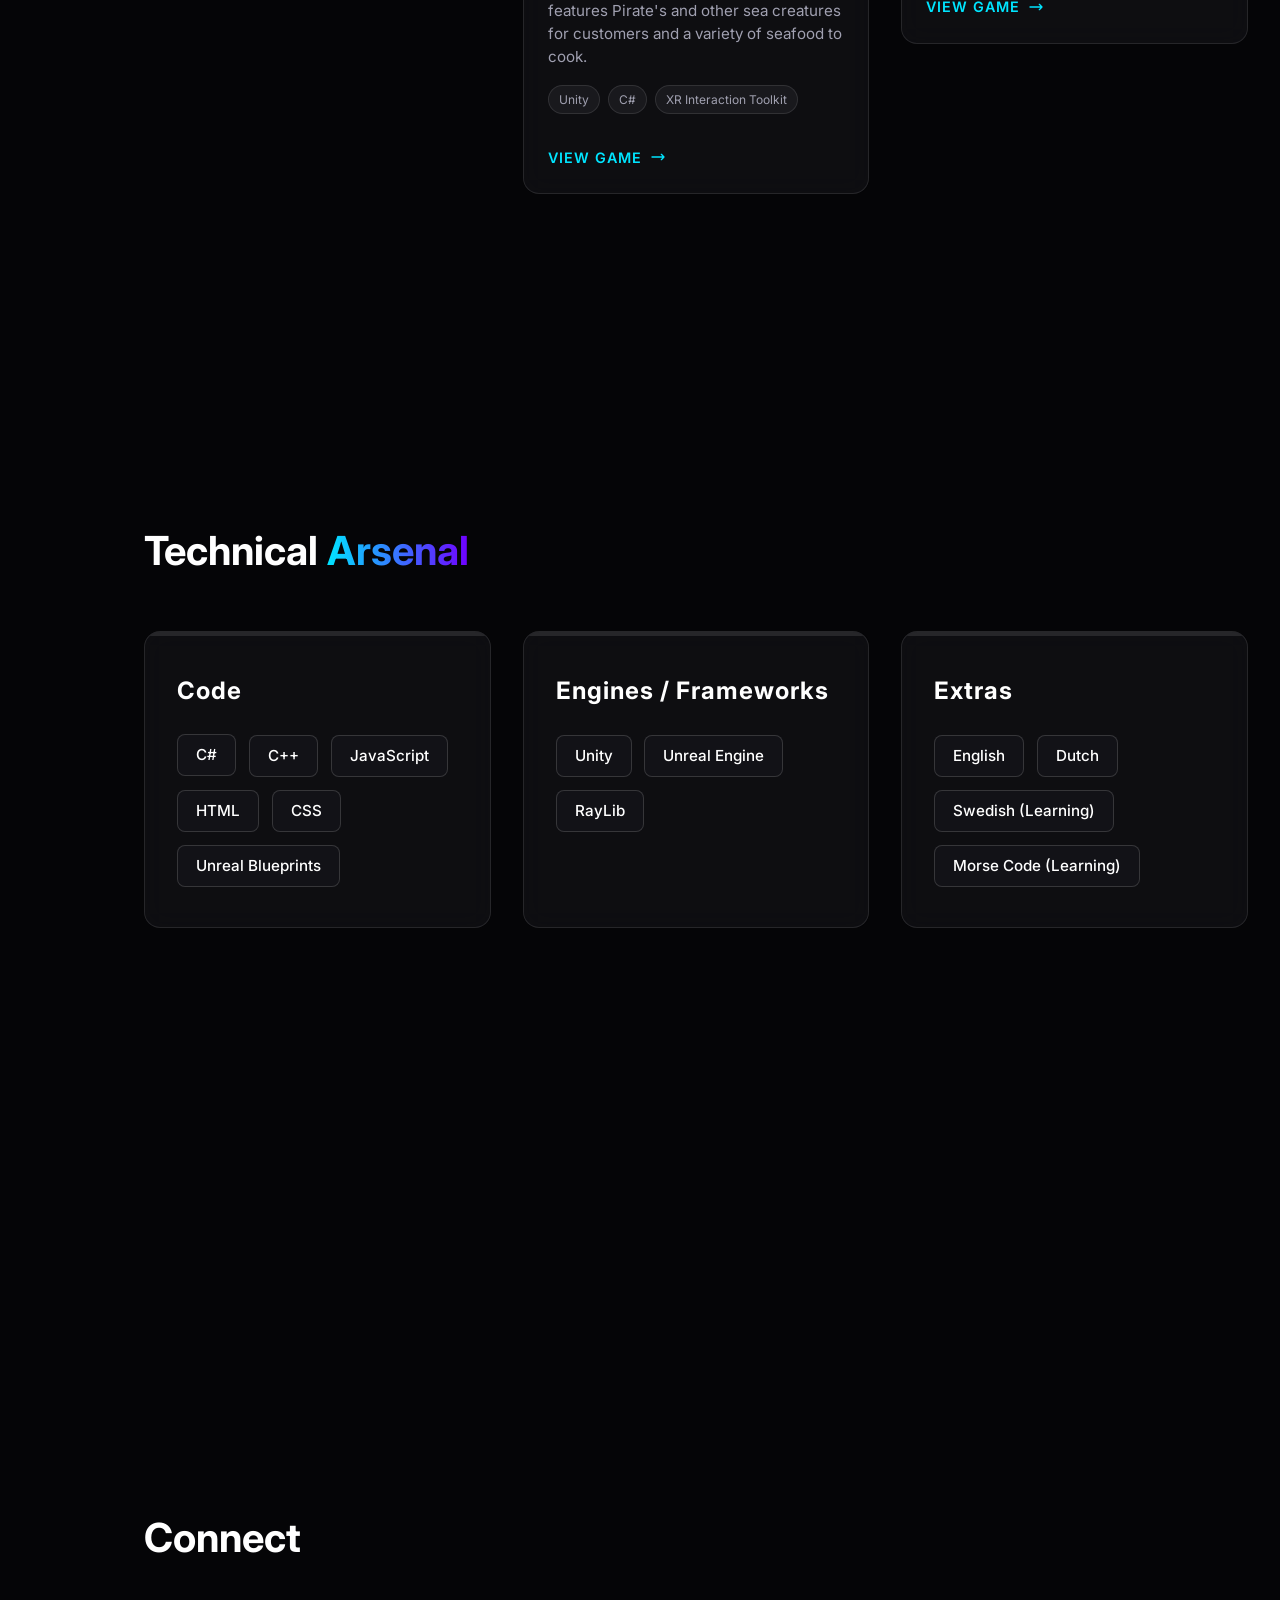
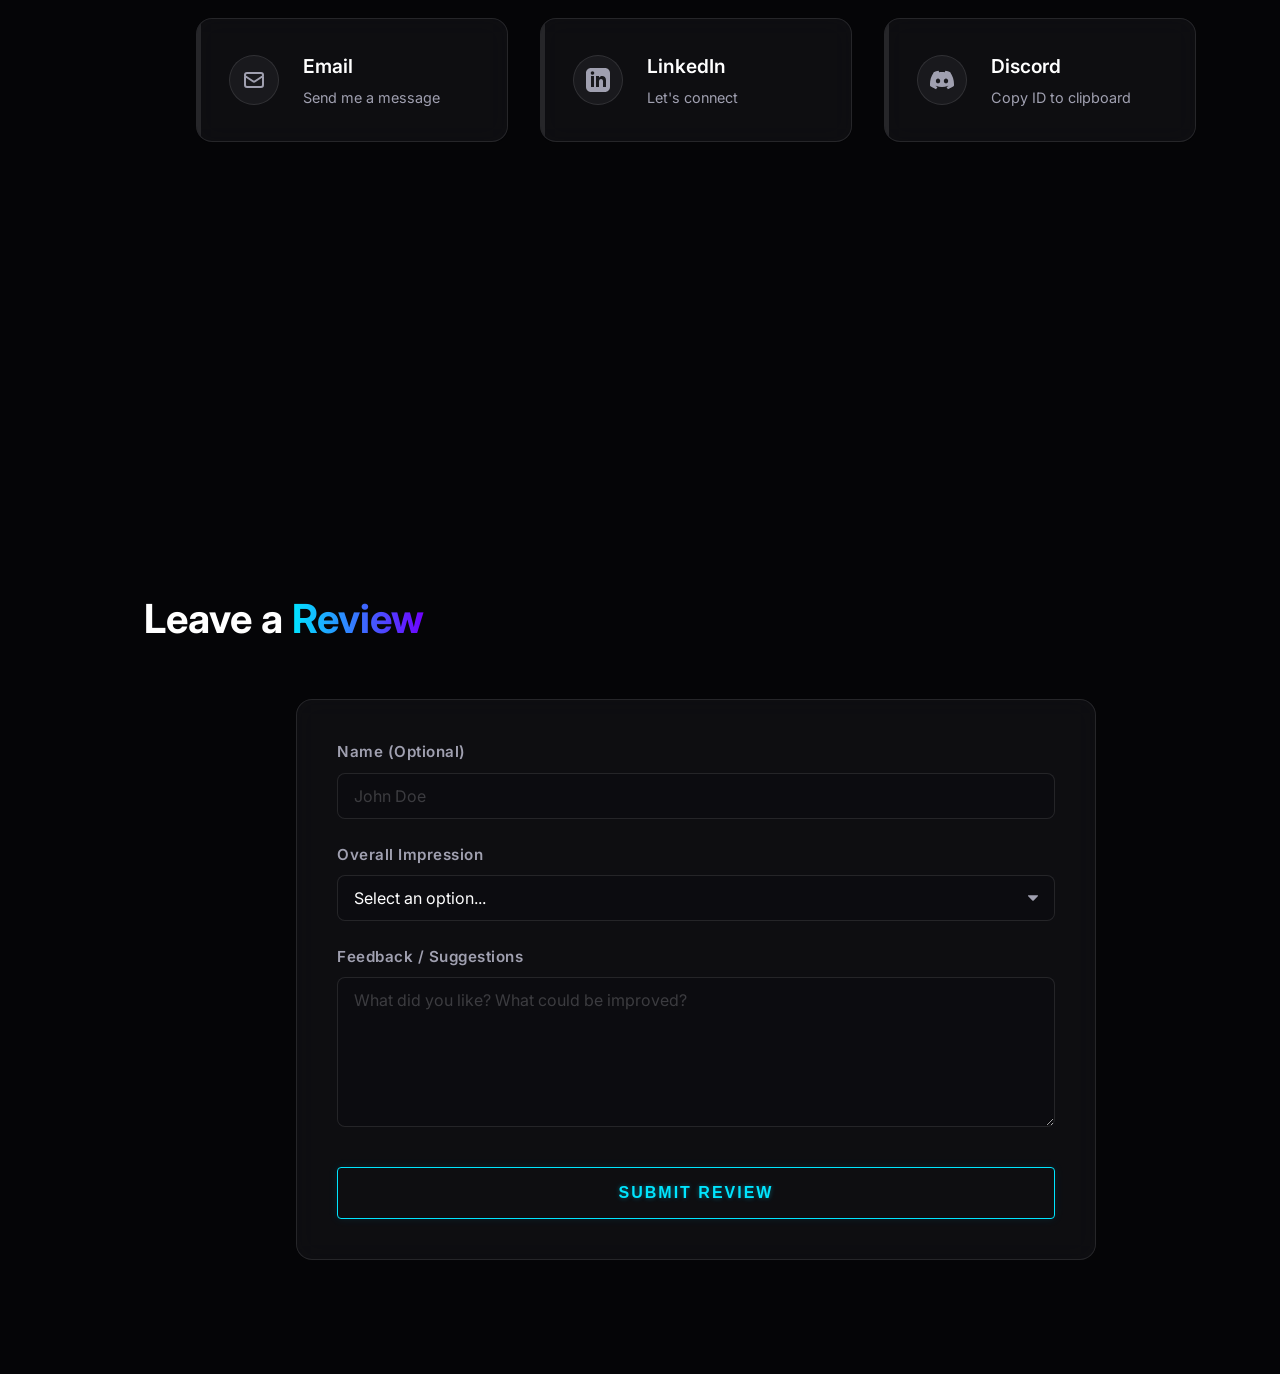
==== commit 63a8d1e9: "More project page work Done:  - added titles to code snippits  - first add to coastal cookout code s" ====
--- a/index.html
+++ b/index.html
@@ -80,7 +80,7 @@
             </div>
             <p class="card-description">
               Space scavangers worst nightmare.A spacelab that you ventured uppon, only to find out that you
-              are not alone. On entering the faccility, the airlock brakes down and going back is not an option.
+              are not alone. On entering the faccility, the airlock breaks down and going back is not an option.
               NO forced to go deeper into the facility, to fix the airlock, you'll have to face the horrors that
               await you
             </p>
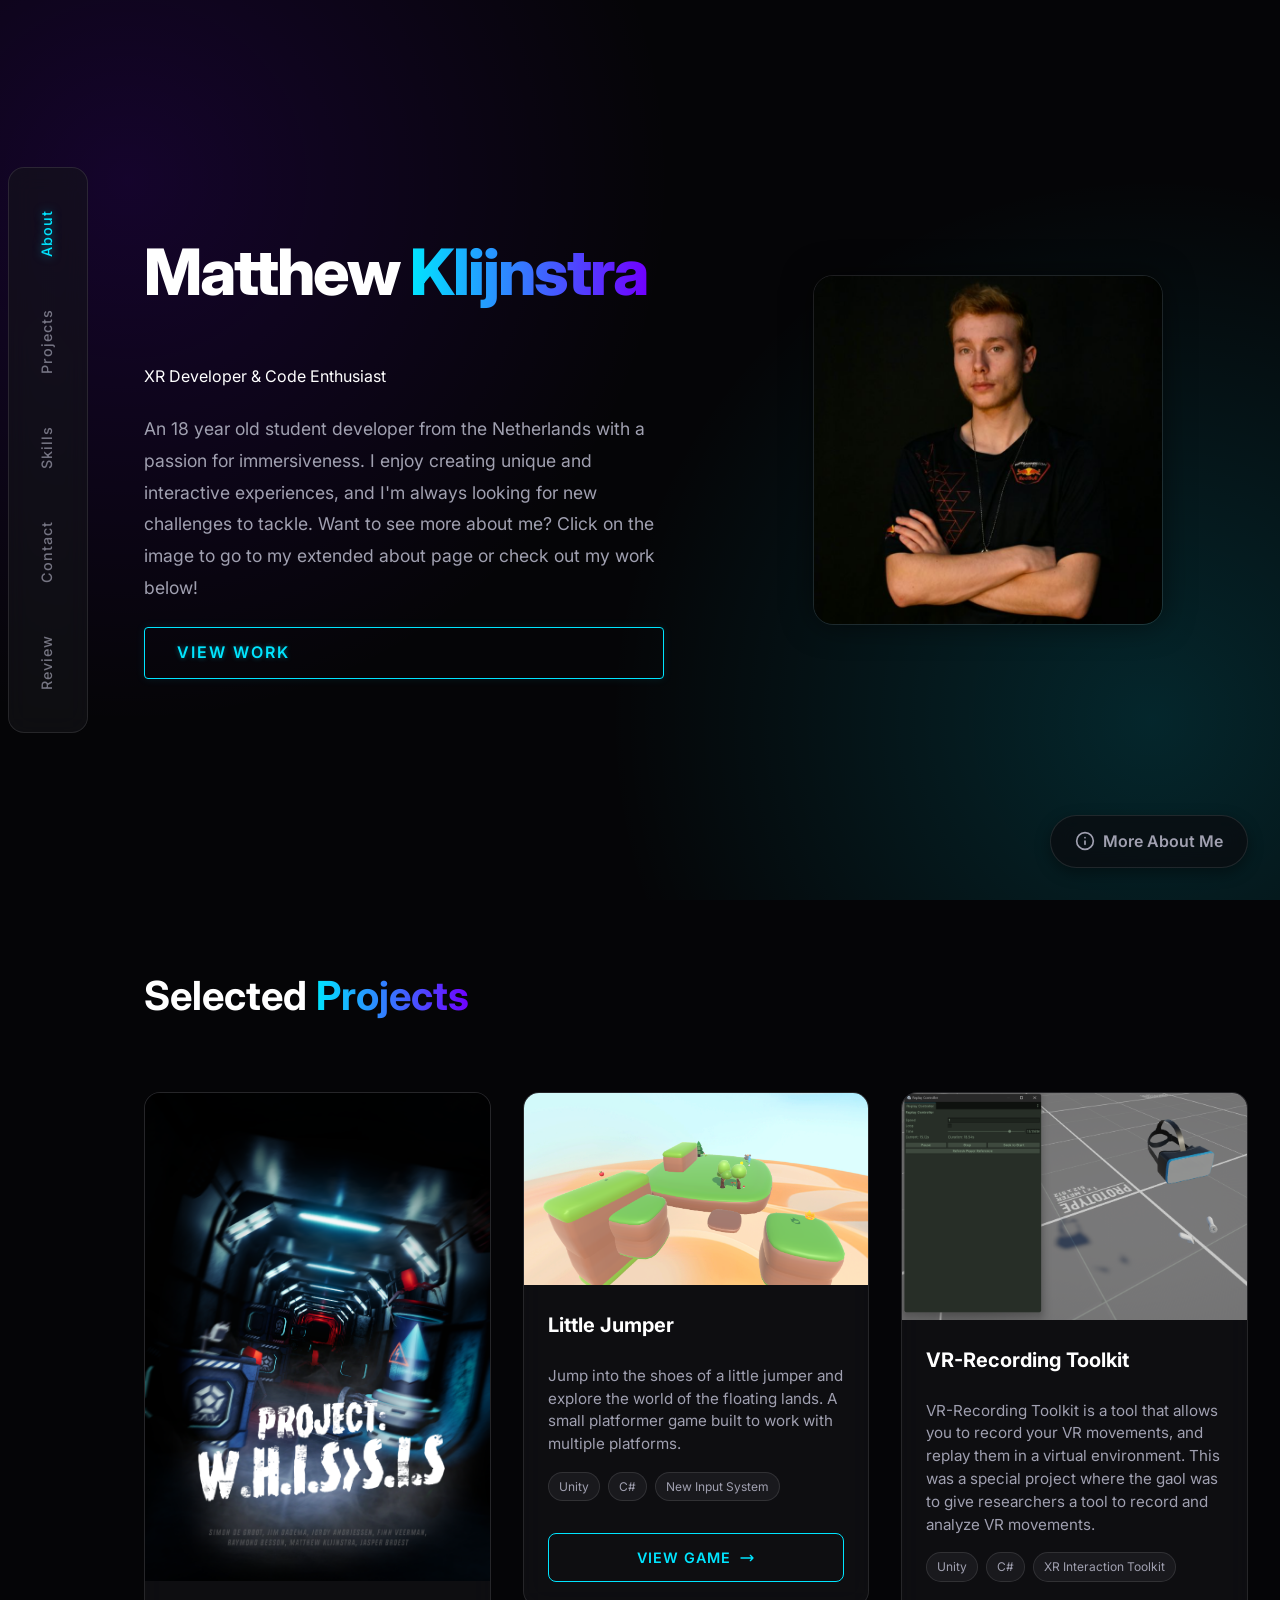
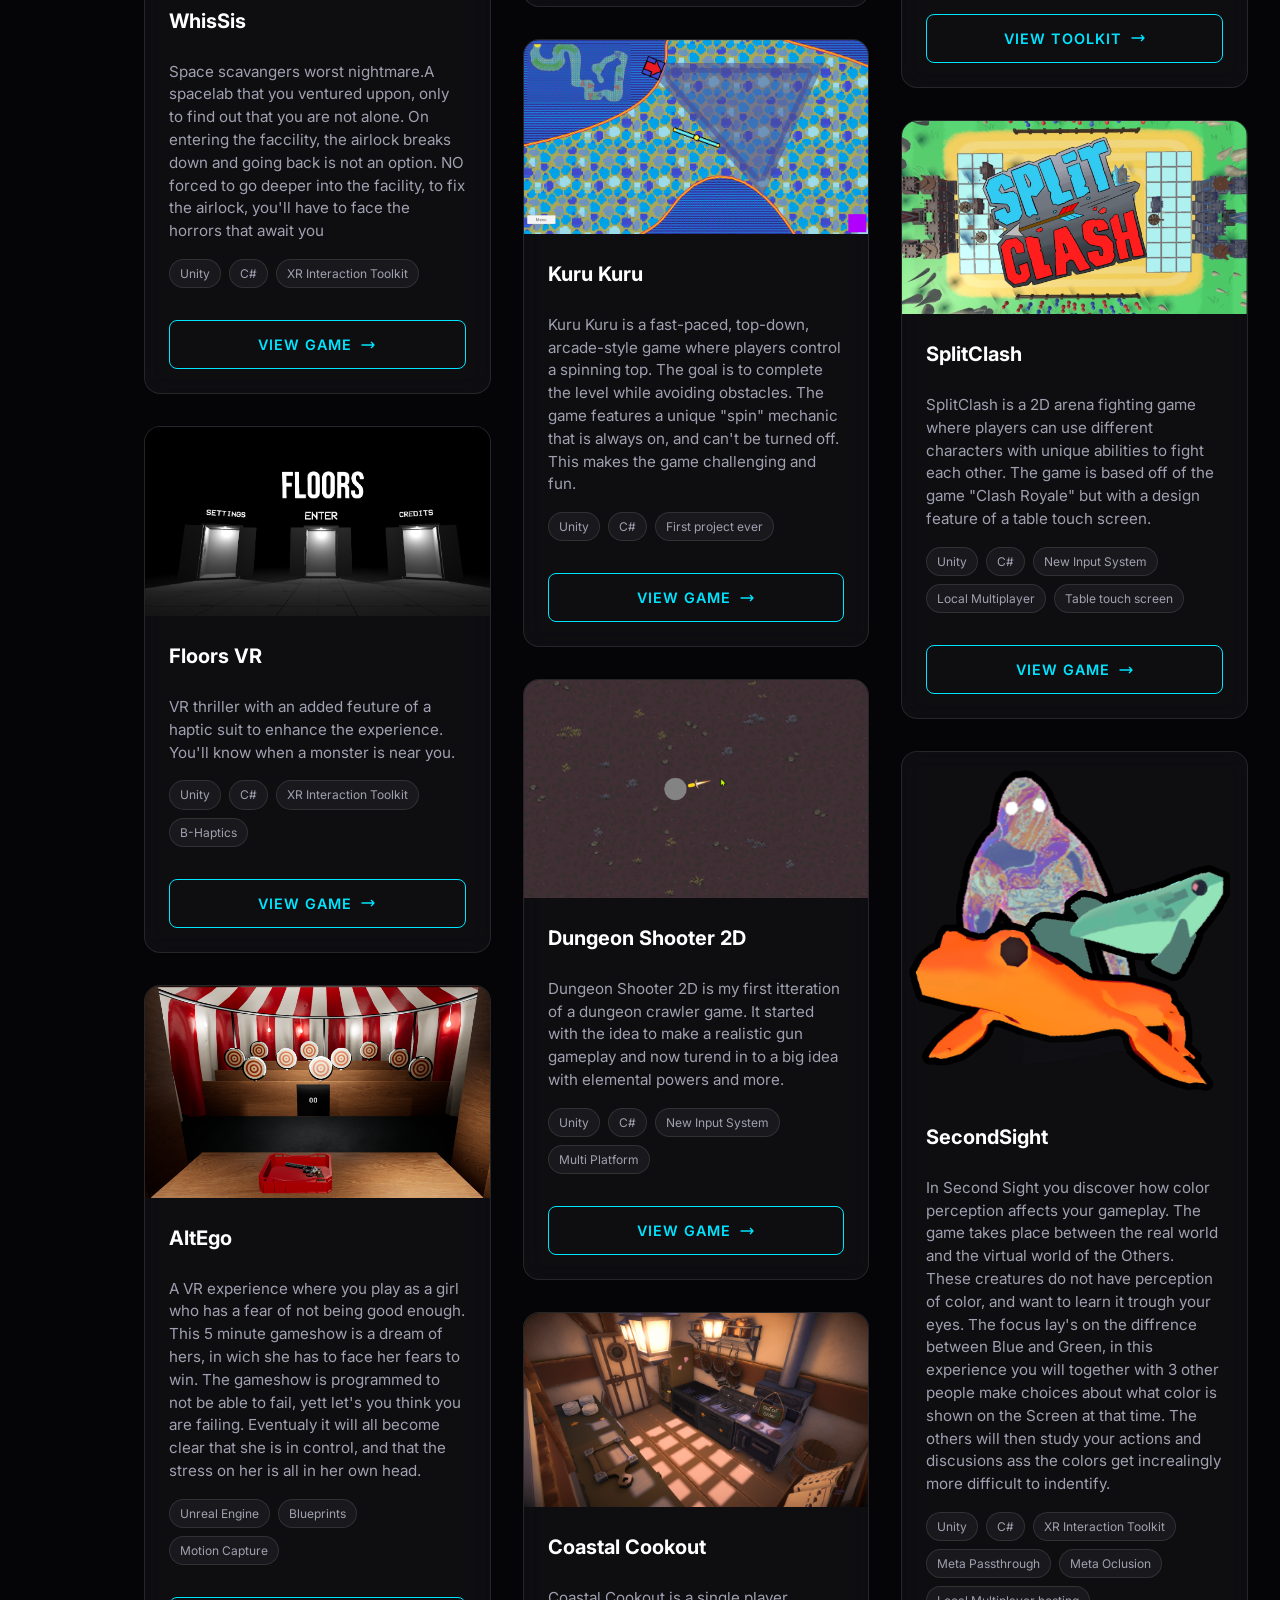
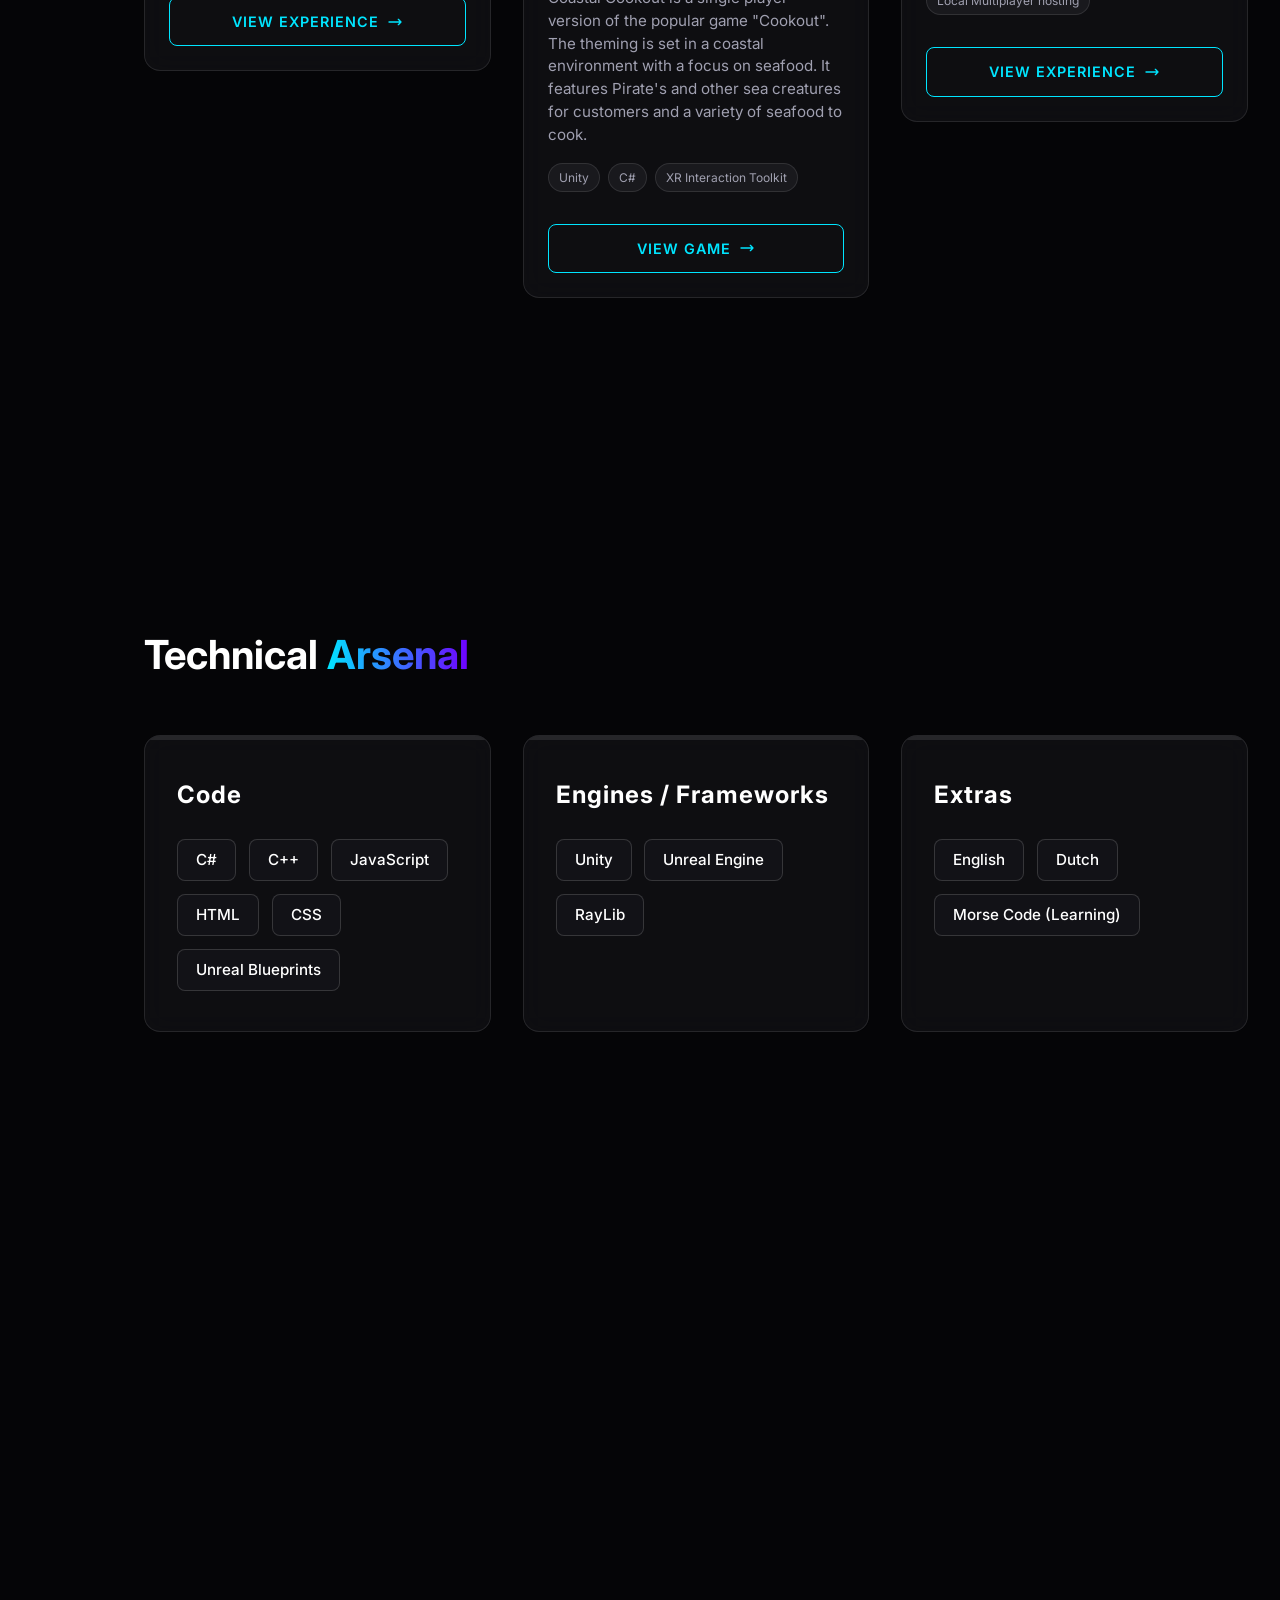
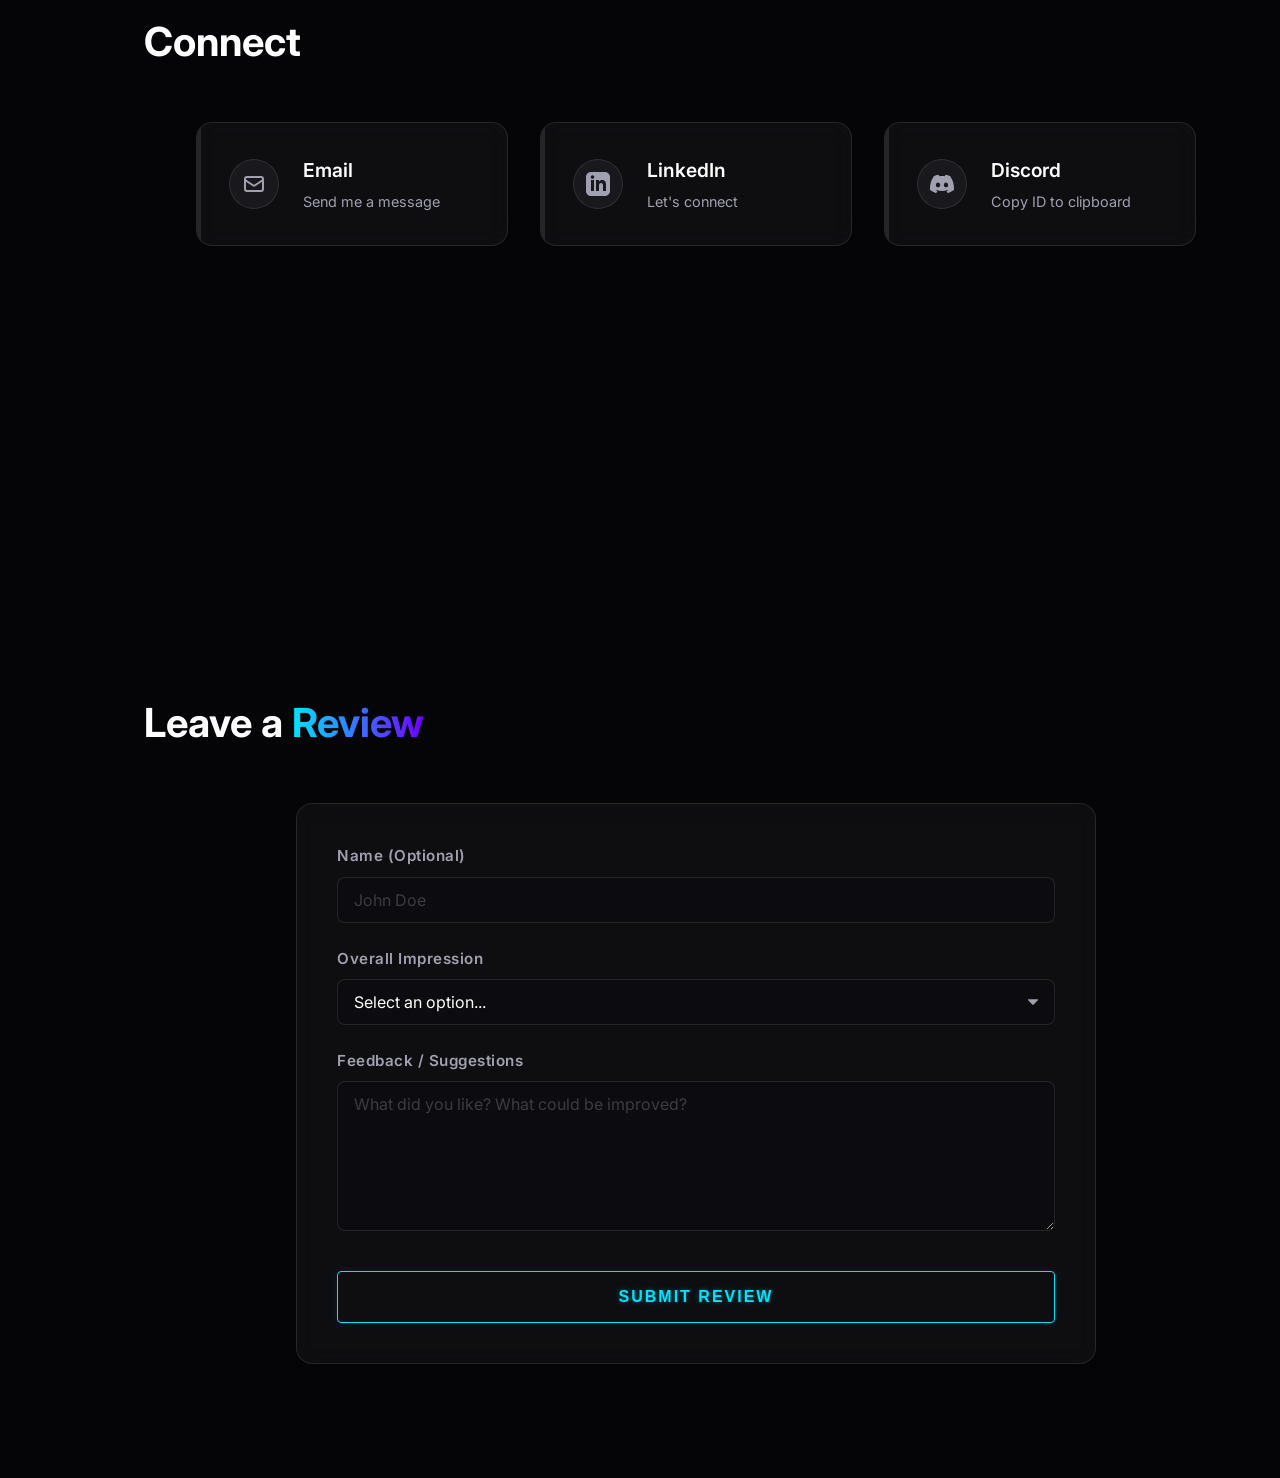
==== commit e4e24b40: "Pre Finish work Added:  - (AG)new interests: Games  - (AG)welcome message  - (AG)better button for p" ====
--- a/index.html
+++ b/index.html
@@ -31,6 +31,13 @@
   </nav>
 
   <!-- Main Content Wrapper -->
+  <div class="profile-tooltip" id="welcome-toast">
+    Hey there! 👋<br>
+    Don't know where to start? I recommend checking out <strong>WhisSis</strong>, or maybe you
+    want to check out my hobbies first? Click on my photo!<br>
+    There you can find out more about me.
+  </div>
+
   <main id="main-content">
 
     <!-- Section: About Me -->
@@ -348,7 +355,7 @@
               <span class="tech-tag">Meta Oclusion</span>
               <span class="tech-tag">Local Multiplayer hosting</span>
             </div>
-            <a href="Assets/SubPage.html?project=SecondSight" class="card-link">View Game
+            <a href="Assets/SubPage.html?project=SecondSight" class="card-link">View Experience
               <svg xmlns="http://www.w3.org/2000/svg" fill="none" viewBox="0 0 24 24" stroke="currentColor">
                 <path stroke-linecap="round" stroke-linejoin="round" stroke-width="2" d="M17 8l4 4m0 0l-4 4m4-4H3" />
               </svg>
@@ -406,9 +413,9 @@
             <span class="tech-tag tag-extra" data-skill-name="English"
               data-skill-desc="Fluent in spoken and written English, used extensively for technical documentation and communication.">English</span>
             <span class="tech-tag tag-extra" data-skill-name="Dutch" data-skill-desc="Native language.">Dutch</span>
-            <span class="tech-tag tag-extra" data-skill-name="Swedish (Learning)"
+            <!-- <span class="tech-tag tag-extra" data-skill-name="Swedish (Learning)"
               data-skill-desc="Currently learning Swedish in my free time to expand my linguistic abilities.">Swedish
-              (Learning)</span>
+              (Learning)</span> -->
             <span class="tech-tag tag-extra" data-skill-name="Morse Code (Learning)"
               data-skill-desc="Fascinated by communication methods, learning Morse Code as a hobby.">Morse Code
               (Learning)</span>
--- a/Assets/CSS/About.CSS
+++ b/Assets/CSS/About.CSS
@@ -33,6 +33,39 @@
     justify-content: center;
     align-items: center;
     position: relative;
+}
+
+/* Welcome Toast Popup */
+#welcome-toast {
+    position: fixed;
+    top: 30px;
+    right: -400px; /* Hidden initially for slide-in */
+    background: rgba(20, 20, 25, 0.85);
+    backdrop-filter: blur(10px);
+    -webkit-backdrop-filter: blur(10px);
+    border: 1px solid var(--color-accent-secondary);
+    color: #fff;
+    padding: 1.2rem;
+    border-radius: 16px;
+    font-size: 0.95rem;
+    max-width: 300px;
+    line-height: 1.4;
+    box-shadow: 0 10px 30px rgba(0, 0, 0, 0.6), 0 0 15px rgba(0, 229, 255, 0.3);
+    z-index: 9999;
+    pointer-events: auto; /* Allow clicking to dismiss */
+    cursor: pointer;
+    transition: right 0.6s cubic-bezier(0.175, 0.885, 0.32, 1.275), opacity 0.4s ease;
+    opacity: 0;
+}
+
+#welcome-toast.show {
+    right: 30px;
+    opacity: 1;
+}
+
+#welcome-toast.hide {
+    right: -400px;
+    opacity: 0;
 }
 
 /* Profile Picture Wrapper */
@@ -106,6 +139,15 @@
         margin-bottom: 1rem;
     }
 
+    #welcome-toast {
+        max-width: calc(100% - 40px);
+        right: -100%;
+    }
+
+    #welcome-toast.show {
+        right: 20px;
+    }
+
     .profile-wrapper {
         width: 280px;
         height: 280px;
--- a/Assets/CSS/Projects.CSS
+++ b/Assets/CSS/Projects.CSS
@@ -112,13 +112,24 @@
 .card-link {
     display: inline-flex;
     align-items: center;
+    justify-content: center;
     gap: 0.5rem;
     margin-top: 1rem;
+    padding: 0.75rem 1.25rem;
     font-size: 0.9rem;
     font-weight: 600;
     color: var(--color-accent-secondary);
     text-transform: uppercase;
     letter-spacing: 1px;
+    border: 1px solid var(--color-accent-secondary);
+    border-radius: 8px;
+    text-decoration: none;
+    transition: all 0.3s ease;
+}
+
+.card-link:hover {
+    background: rgba(112, 0, 255, 0.1);
+    box-shadow: 0 4px 15px rgba(112, 0, 255, 0.2);
 }
 
 .card-link svg {
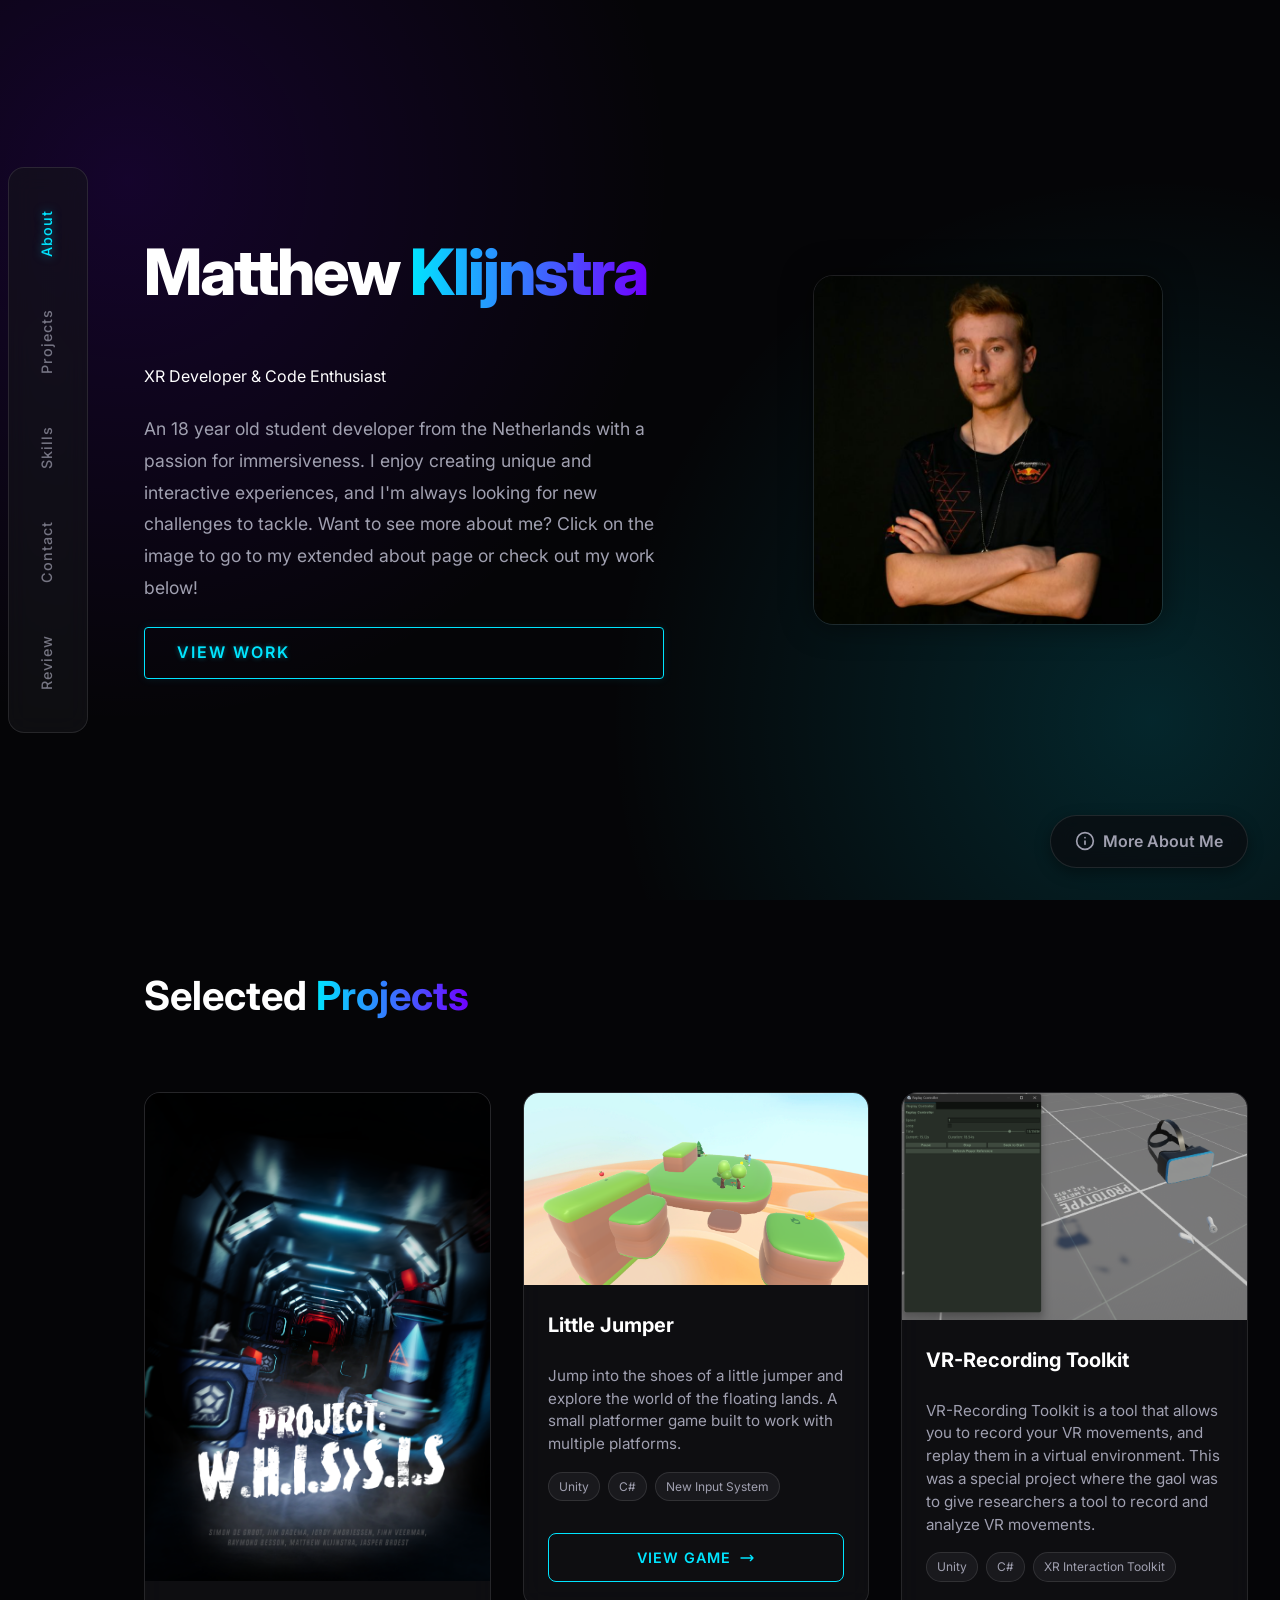
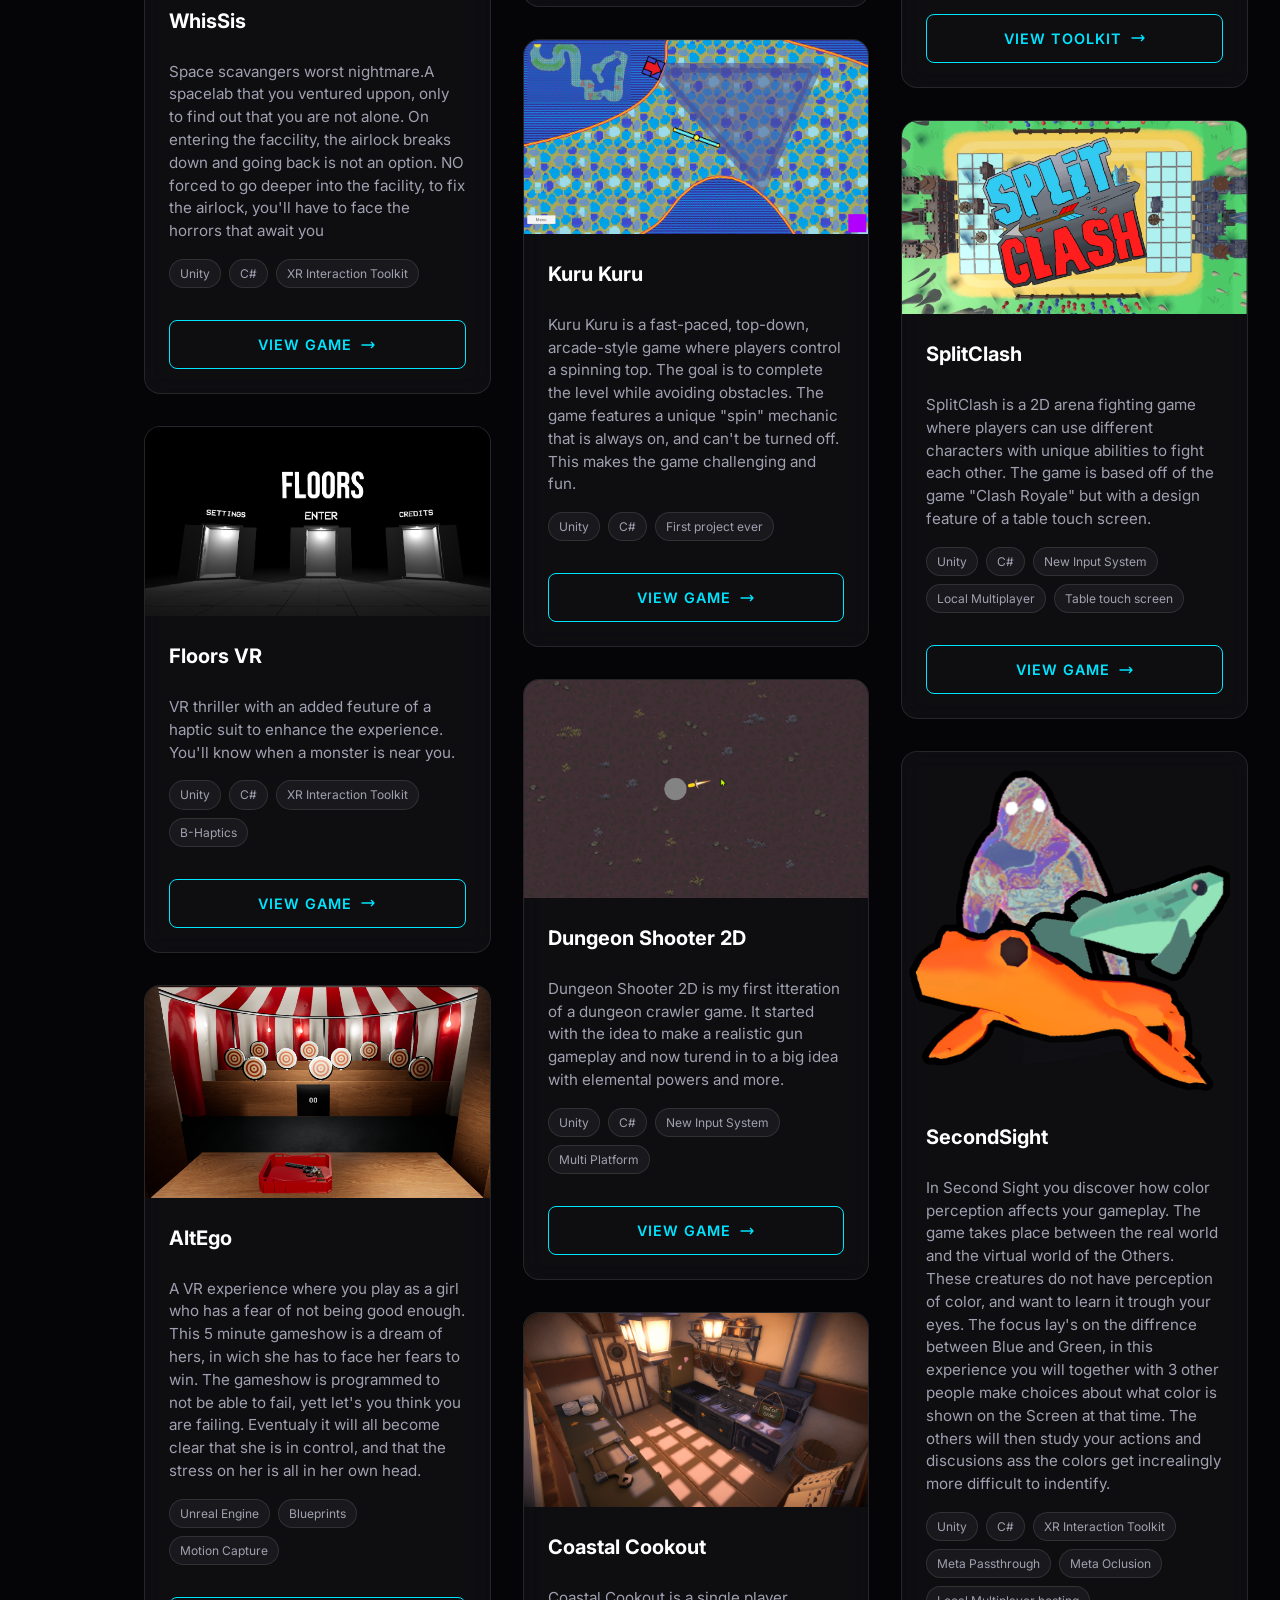
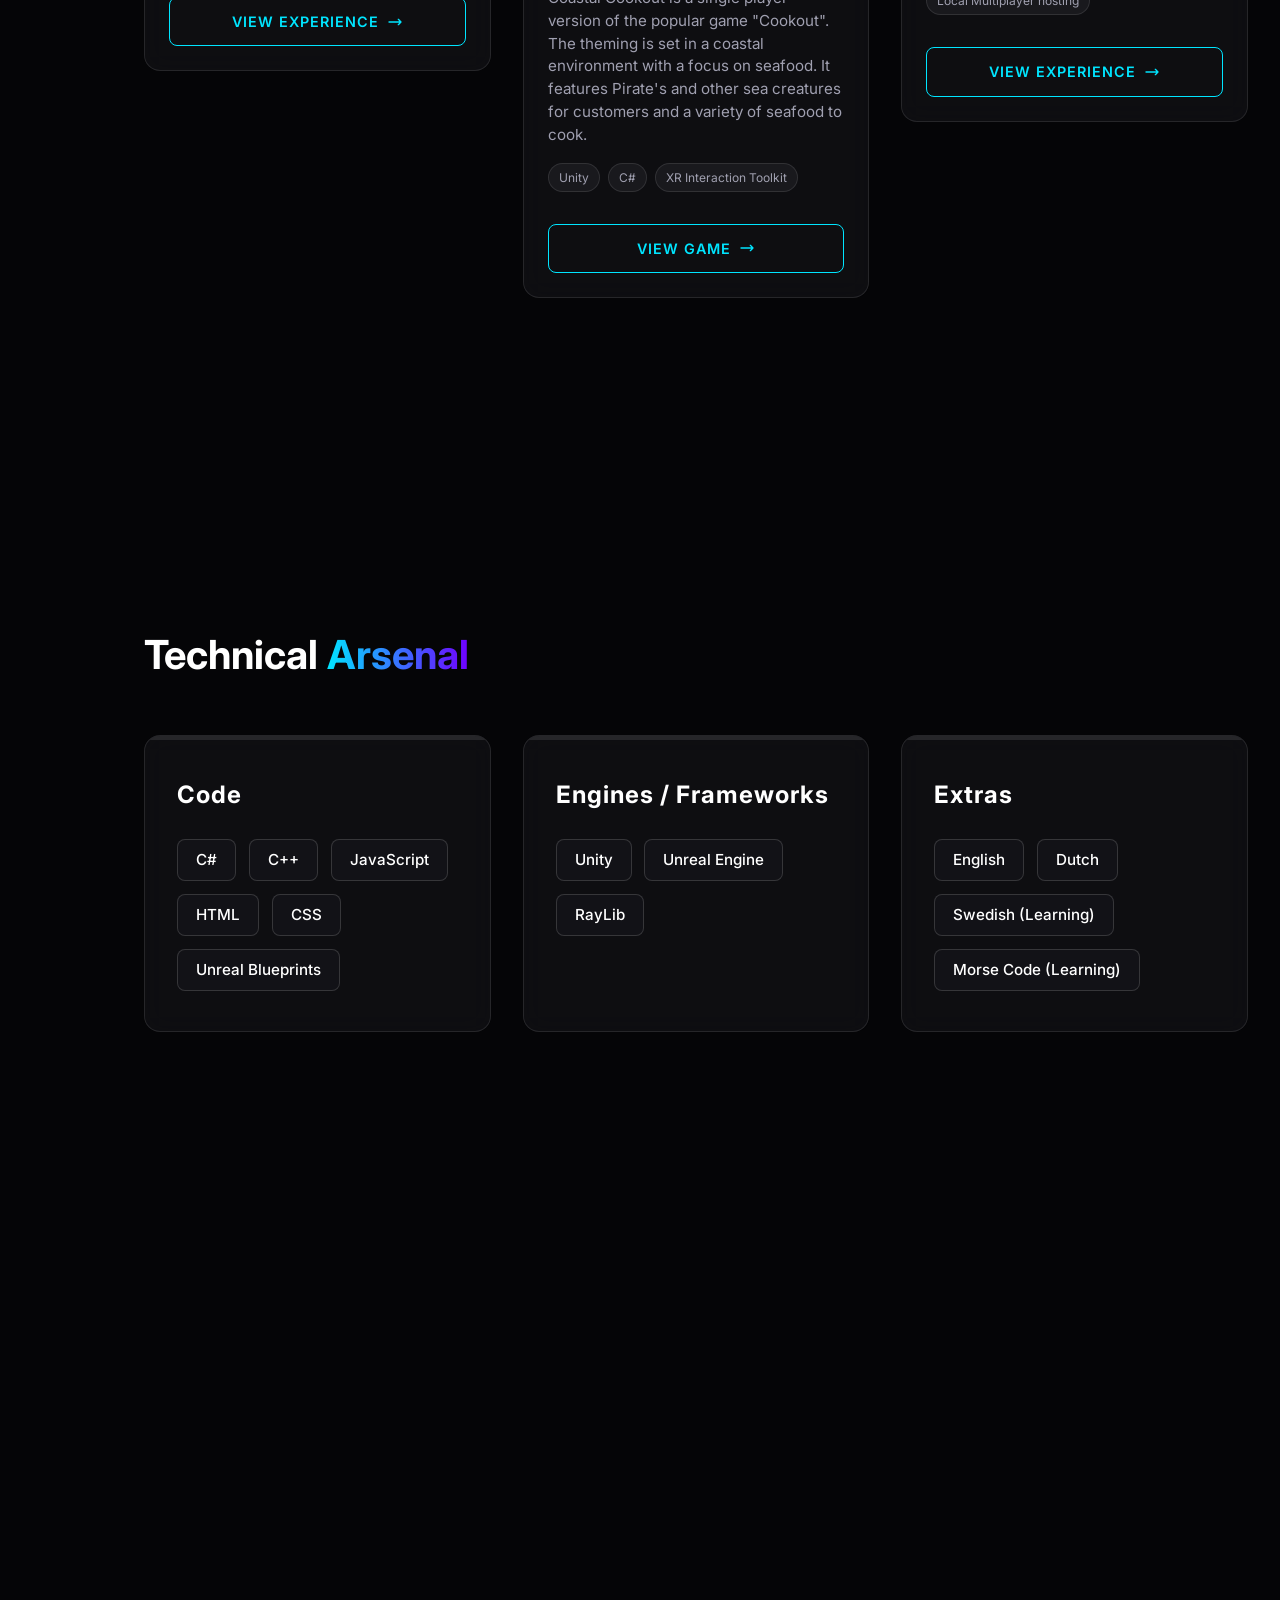
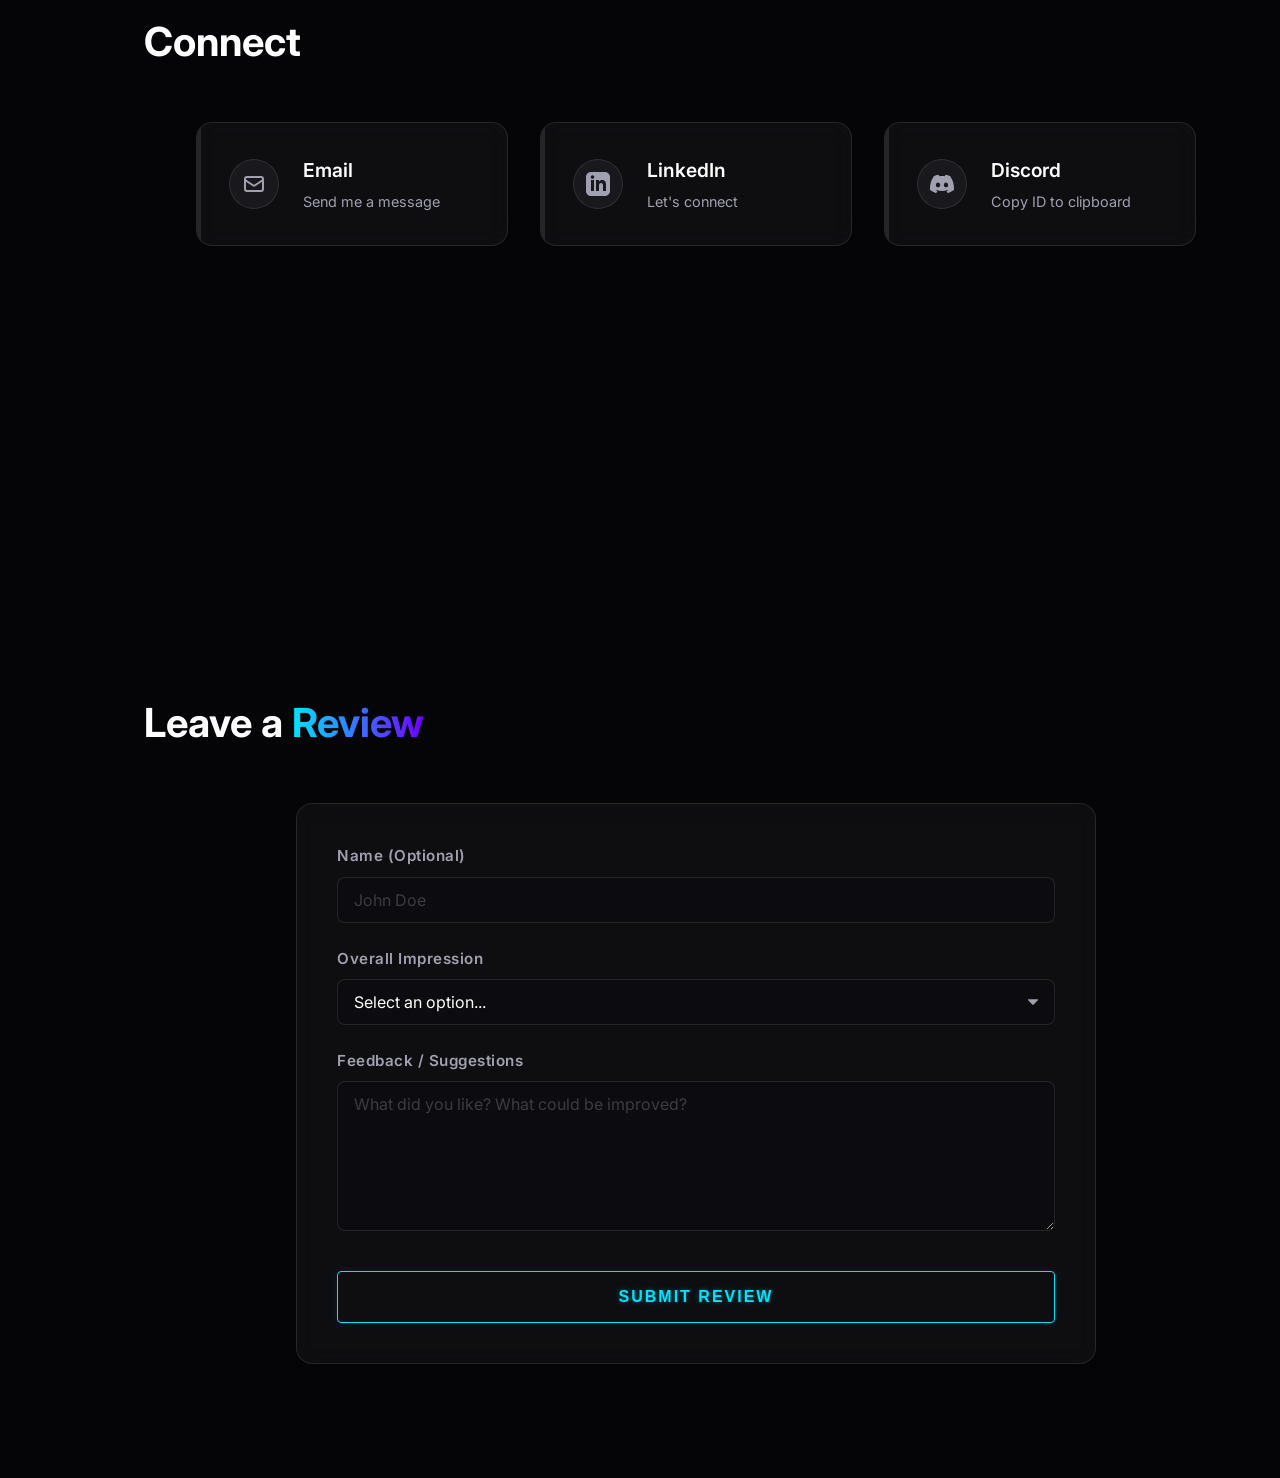
==== commit bd42181e: "Dutch army! Undo:  - Temp swedish removal" ====
--- a/index.html
+++ b/index.html
@@ -413,9 +413,9 @@
             <span class="tech-tag tag-extra" data-skill-name="English"
               data-skill-desc="Fluent in spoken and written English, used extensively for technical documentation and communication.">English</span>
             <span class="tech-tag tag-extra" data-skill-name="Dutch" data-skill-desc="Native language.">Dutch</span>
-            <!-- <span class="tech-tag tag-extra" data-skill-name="Swedish (Learning)"
+            <span class="tech-tag tag-extra" data-skill-name="Swedish (Learning)"
               data-skill-desc="Currently learning Swedish in my free time to expand my linguistic abilities.">Swedish
-              (Learning)</span> -->
+              (Learning)</span>
             <span class="tech-tag tag-extra" data-skill-name="Morse Code (Learning)"
               data-skill-desc="Fascinated by communication methods, learning Morse Code as a hobby.">Morse Code
               (Learning)</span>
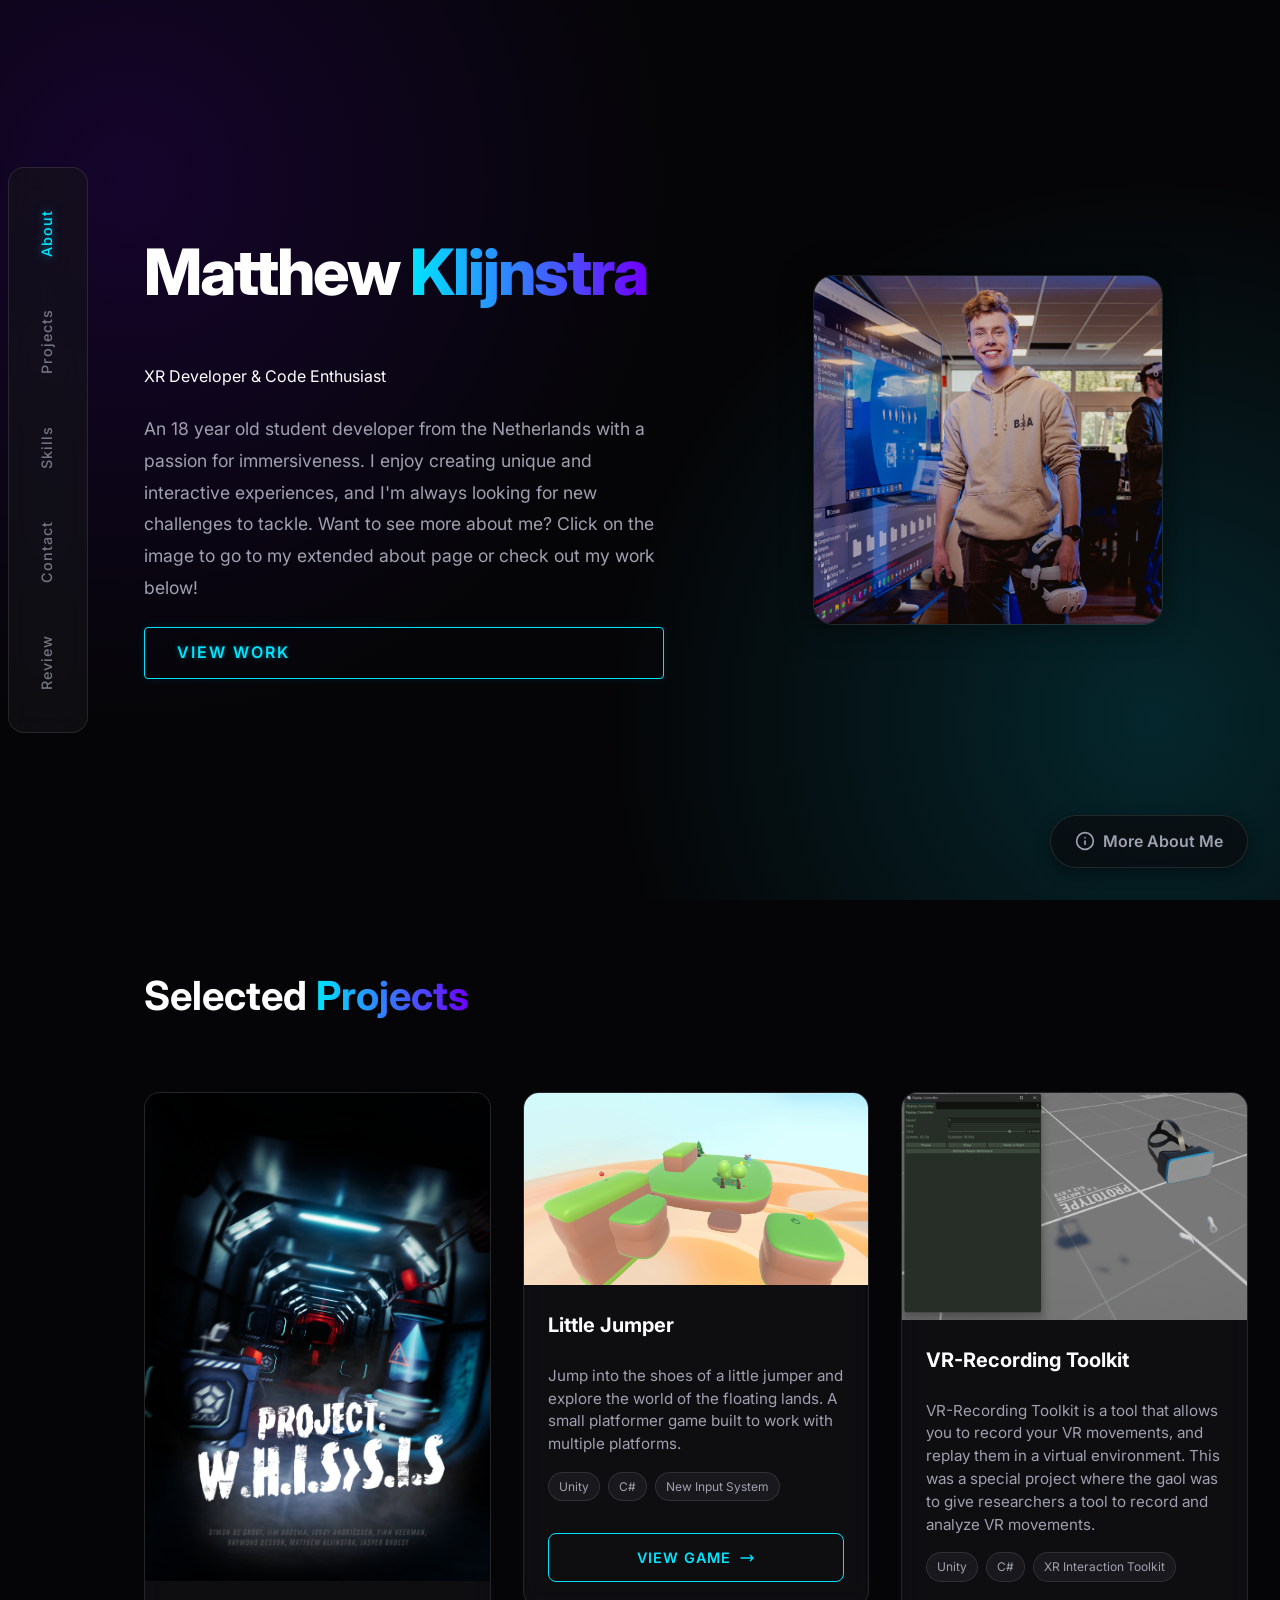
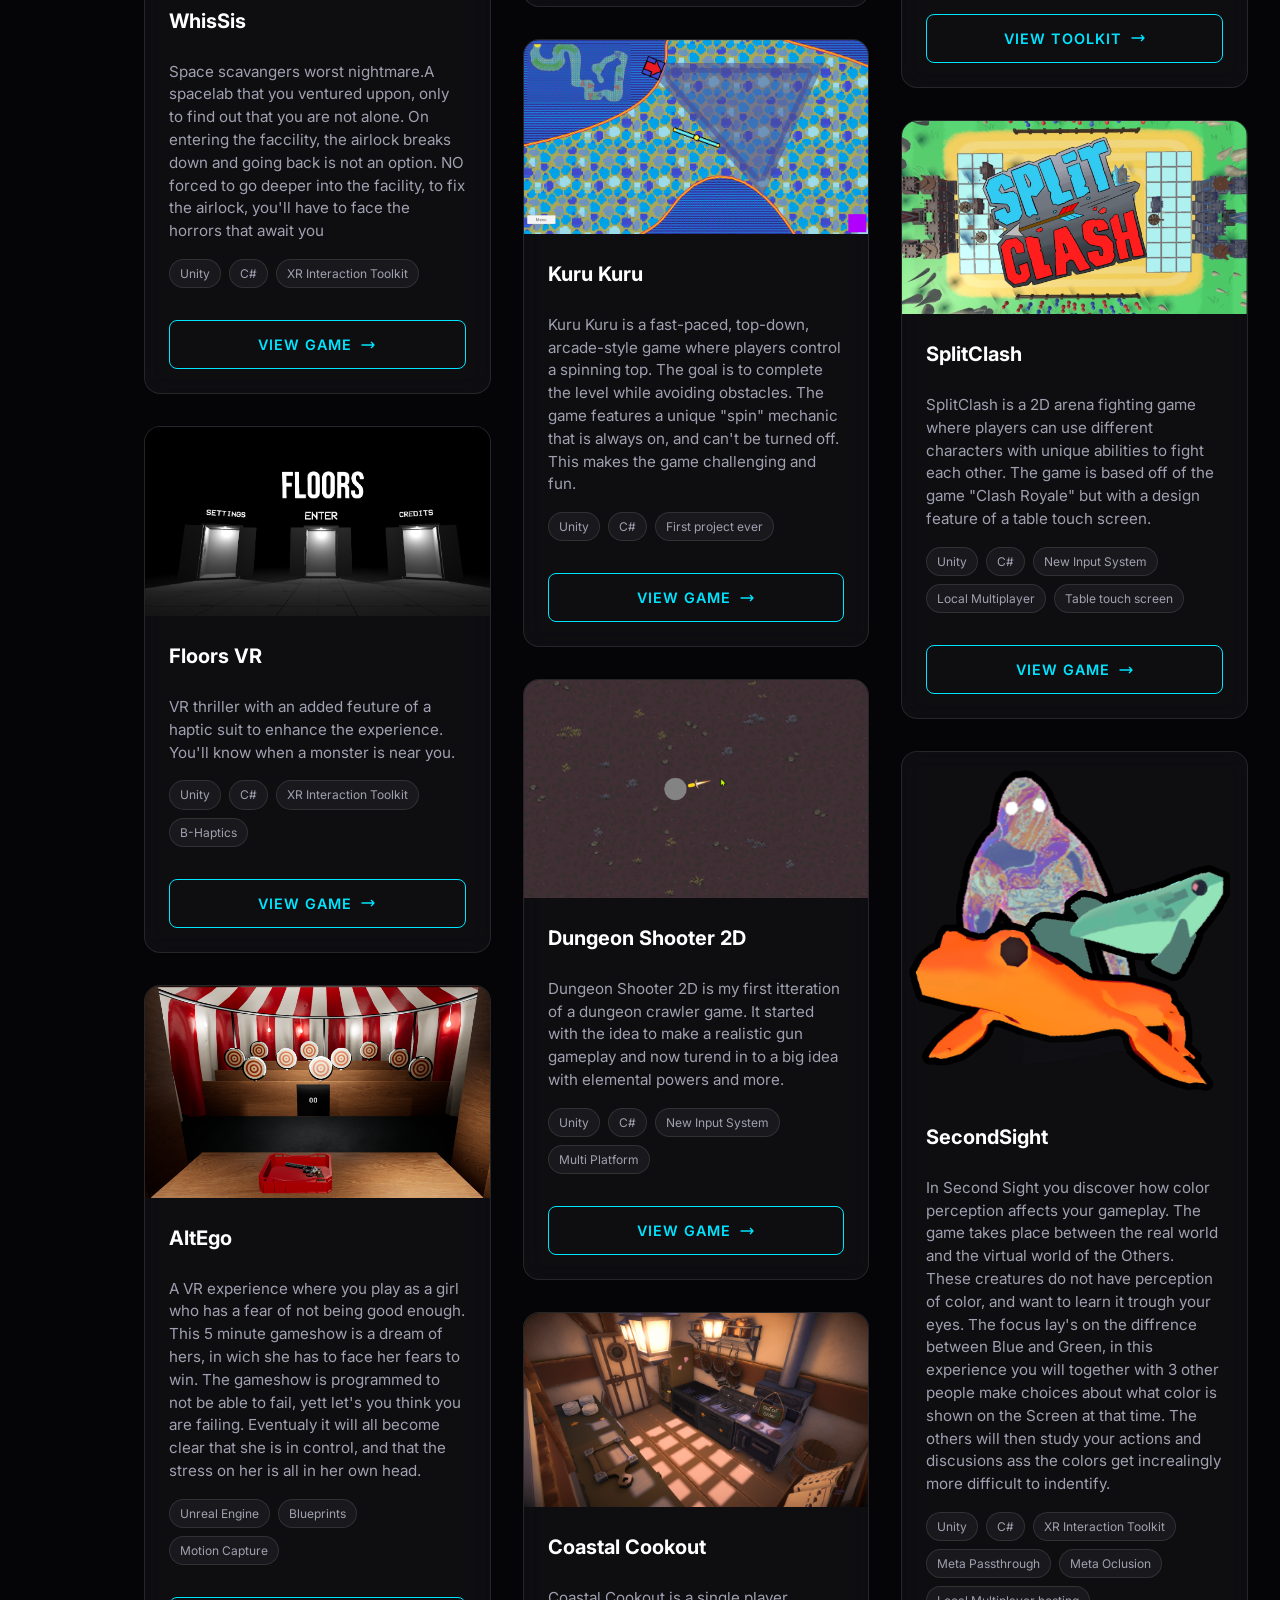
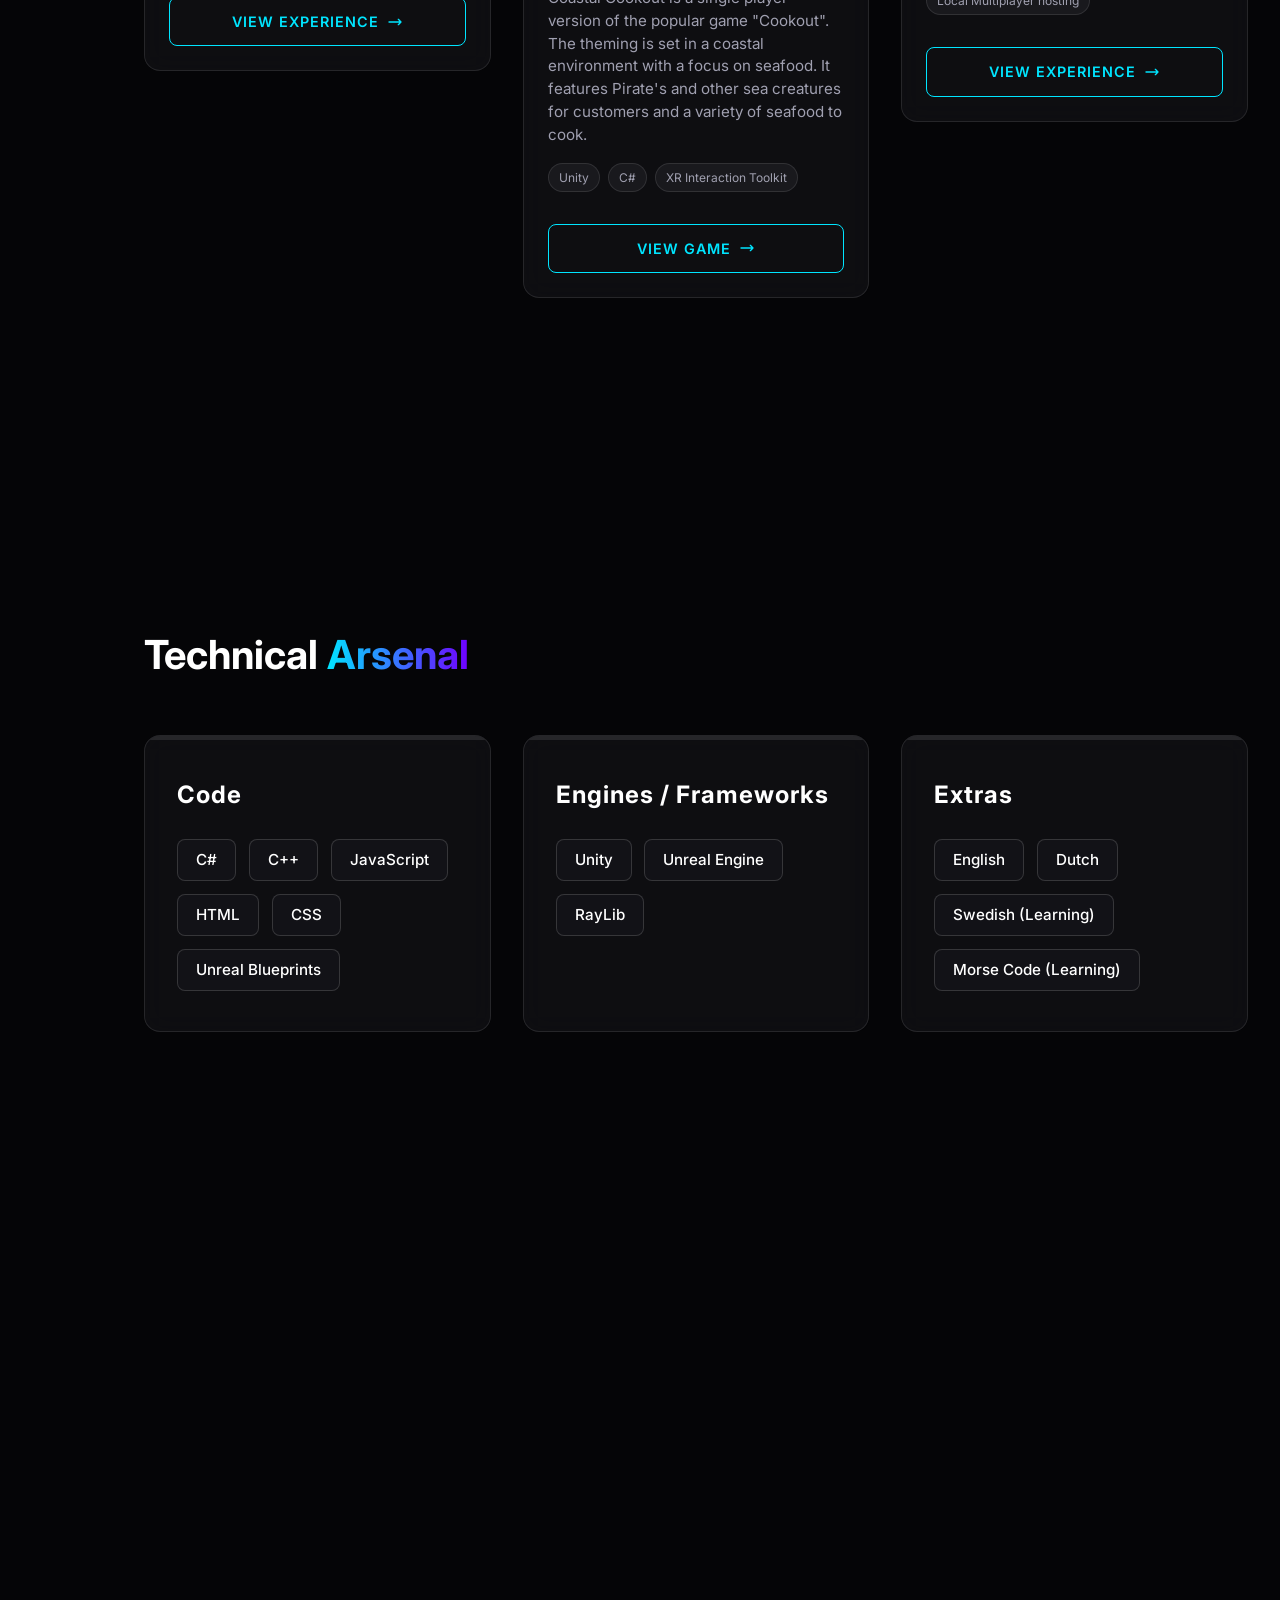
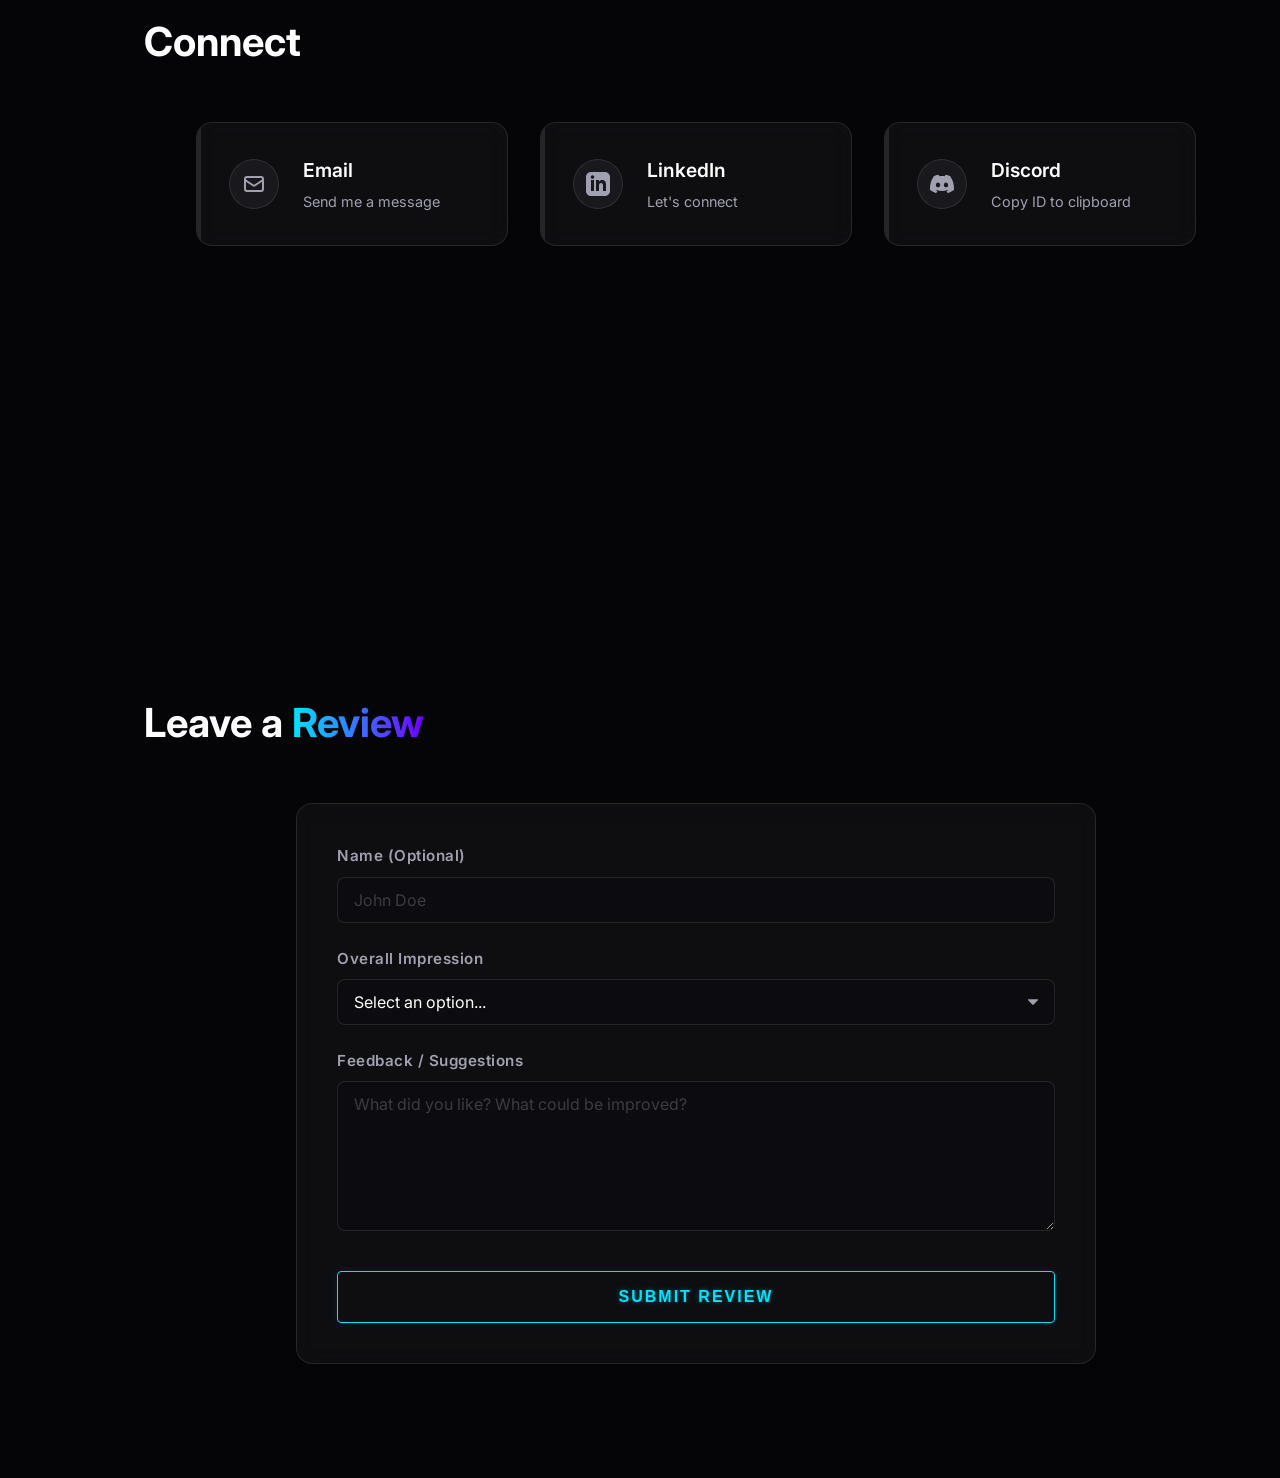
==== commit db8efee5: "Project detail update Done: - made some update's to the text - temp removal of background icons. wil" ====
--- a/index.html
+++ b/index.html
@@ -17,6 +17,51 @@
 </head>
 
 <body>
+
+  <!-- Background Watermarks -->
+  <div id="watermarks-container"
+    style="position: absolute; top: 0; left: 0; width: 100%; pointer-events: none; z-index: -1;">
+    <!-- Splatoon Squid -->
+    <!-- <svg class="bg-watermark glow-pink wm-1" viewBox="0 0 100 100" xmlns="http://www.w3.org/2000/svg">
+      <path d="M50 10 C30 10 20 30 20 50 C20 70 30 85 20 100 M50 10 C70 10 80 30 80 50 C80 70 70 85 80 100 M35 45 A 5 5 0 1 0 35 46 M65 45 A 5 5 0 1 0 65 46 M35 65 C45 75 55 75 65 65 M20 60 C10 65 10 80 20 90 M80 60 C90 65 90 80 80 90" stroke-linecap="round" stroke-linejoin="round"/>
+    </svg> -->
+    <!-- Star Wars Helmet -->
+    <!-- <svg class="bg-watermark glow-blue wm-2" viewBox="0 0 100 100" xmlns="http://www.w3.org/2000/svg">
+      <path d="M20 50 C20 15 80 15 80 50 L85 85 C85 90 15 90 15 85 Z M40 50 L25 60 M60 50 L75 60 M30 75 L70 75 M45 75 L45 90 M55 75 L55 90 M50 45 L50 65" stroke-linecap="round" stroke-linejoin="round"/>
+    </svg> -->
+    <!-- VR Headset -->
+    <!-- <svg class="bg-watermark glow-purple wm-3" viewBox="0 0 100 100" xmlns="http://www.w3.org/2000/svg">
+      <rect x="20" y="30" width="60" height="40" rx="10" ry="10" /> 
+      <path d="M20 50 L5 50 C0 50 0 40 5 40 L20 40 M80 50 L95 50 C100 50 100 40 95 40 L80 40 M30 50 L70 50 M40 60 L60 60 M35 40 A 5 5 0 1 0 35 41 M65 40 A 5 5 0 1 0 65 41" stroke-linecap="round" stroke-linejoin="round"/>
+    </svg> -->
+    <!-- Hogwarts Wand -->
+    <!-- <svg class="bg-watermark glow-gold wm-4" viewBox="0 0 100 100" xmlns="http://www.w3.org/2000/svg">
+      <path d="M20 90 L80 30 M75 25 L85 35 L95 25 L85 15 Z M95 15 L90 20 M75 15 L80 20 M95 35 L90 30" stroke-linecap="round" stroke-linejoin="round"/>
+    </svg> -->
+    <!-- Console Controller -->
+    <!-- <svg class="bg-watermark glow-cyan wm-5" viewBox="0 0 100 100" xmlns="http://www.w3.org/2000/svg">
+      <rect x="15" y="30" width="70" height="40" rx="20" ry="20" /> 
+      <circle cx="35" cy="50" r="5" /> 
+      <path d="M35 40 L35 60 M25 50 L45 50 M65 45 A 2 2 0 1 0 65 46 M75 55 A 2 2 0 1 0 75 56 M65 55 A 2 2 0 1 0 65 56 M75 45 A 2 2 0 1 0 75 46 M40 30 L40 25 C40 20 60 20 60 25 L60 30" stroke-linecap="round" stroke-linejoin="round"/>
+    </svg> -->
+    <!-- Mario Kart Wheel -->
+    <!-- <svg class="bg-watermark glow-green wm-6" viewBox="0 0 100 100" xmlns="http://www.w3.org/2000/svg">
+      <circle cx="50" cy="50" r="40" />
+      <circle cx="50" cy="50" r="25" />
+      <path d="M50 25 L50 10 M50 75 L50 90 M25 50 L10 50 M75 50 L90 50" stroke-linecap="round" stroke-linejoin="round"/>
+    </svg> -->
+    <!-- Wii Sports Bowling Pin -->
+    <!-- <svg class="bg-watermark glow-white wm-7" viewBox="0 0 100 100" xmlns="http://www.w3.org/2000/svg">
+      <path d="M40 20 C40 10 60 10 60 20 C60 30 50 35 50 40 C50 45 65 60 65 80 C65 95 35 95 35 80 C35 60 50 45 50 40 C50 35 40 30 40 20 Z" stroke-linecap="round" stroke-linejoin="round"/>
+      <path d="M42 25 L58 25 M45 30 L55 30" stroke-linecap="round" />
+    </svg> -->
+    <!-- PC Shooter Crosshair -->
+    <!-- <svg class="bg-watermark glow-red wm-8" viewBox="0 0 100 100" xmlns="http://www.w3.org/2000/svg">
+      <circle cx="50" cy="50" r="30" />
+      <circle cx="50" cy="50" r="5" />
+      <path d="M50 5 L50 20 M50 80 L50 95 M5 50 L20 50 M80 50 L95 50" stroke-linecap="round" stroke-linejoin="round"/>
+    </svg> -->
+  </div>
 
   <!-- Side Navigation -->
   <nav id="side-nav" class="glass-panel">
--- a/Assets/CSS/Global.CSS
+++ b/Assets/CSS/Global.CSS
@@ -277,4 +277,40 @@
 .floating-btn:hover svg {
     color: var(--color-accent-primary);
     transform: rotate(360deg);
-}+}
+
+/* -- Background Watermark Icons -- */
+.bg-watermark {
+    position: absolute;
+    z-index: -1;
+    opacity: 0.15; /* Subtle */
+    stroke: #888888;
+    stroke-width: 2.5px;
+    fill: none;
+    pointer-events: none;
+    transition: var(--transition-smooth);
+}
+
+.bg-watermark:hover {
+    opacity: 0.4;
+}
+
+/* Faint glows for different categories */
+.bg-watermark.glow-pink { filter: drop-shadow(0 0 12px rgba(255, 0, 85, 0.7)); }
+.bg-watermark.glow-blue { filter: drop-shadow(0 0 12px rgba(0, 229, 255, 0.7)); }
+.bg-watermark.glow-purple { filter: drop-shadow(0 0 12px rgba(112, 0, 255, 0.7)); }
+.bg-watermark.glow-gold { filter: drop-shadow(0 0 12px rgba(255, 215, 0, 0.7)); }
+.bg-watermark.glow-cyan { filter: drop-shadow(0 0 12px rgba(0, 255, 255, 0.7)); }
+.bg-watermark.glow-green { filter: drop-shadow(0 0 12px rgba(0, 255, 100, 0.7)); }
+.bg-watermark.glow-white { filter: drop-shadow(0 0 12px rgba(255, 255, 255, 0.7)); }
+.bg-watermark.glow-red { filter: drop-shadow(0 0 12px rgba(255, 0, 0, 0.7)); }
+
+/* Positions */
+.wm-1 { top: 15vh; right: 10%; width: 160px; transform: rotate(15deg); }
+.wm-2 { top: 110vh; left: 8%; width: 200px; transform: rotate(-10deg); }
+.wm-3 { top: 220vh; right: 8%; width: 150px; transform: rotate(-25deg); }
+.wm-4 { top: 320vh; left: 10%; width: 180px; transform: rotate(10deg); }
+.wm-5 { top: 420vh; right: 12%; width: 160px; transform: rotate(-15deg); }
+.wm-6 { top: 60vh; left: 5%; width: 140px; transform: rotate(30deg); }
+.wm-7 { top: 180vh; right: 5%; width: 120px; transform: rotate(-5deg); }
+.wm-8 { top: 480vh; left: 15%; width: 150px; transform: rotate(20deg); }
